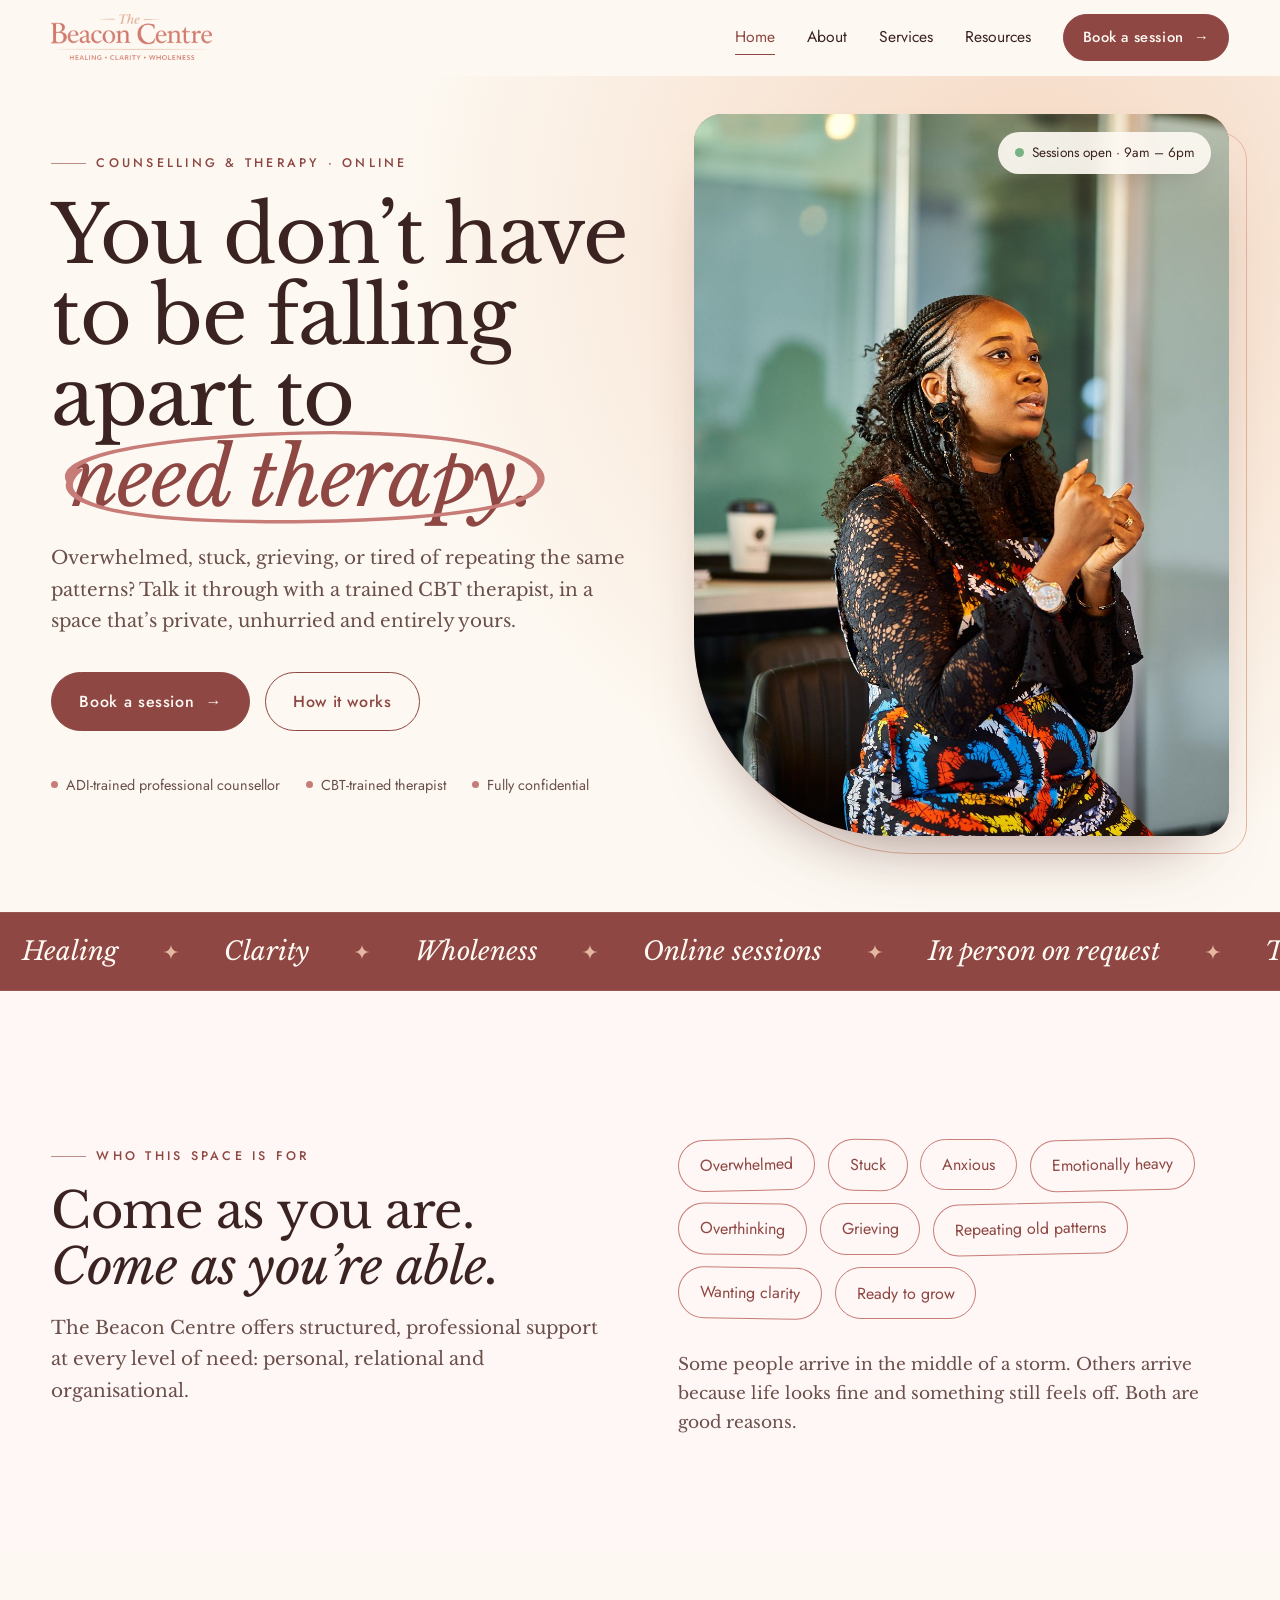
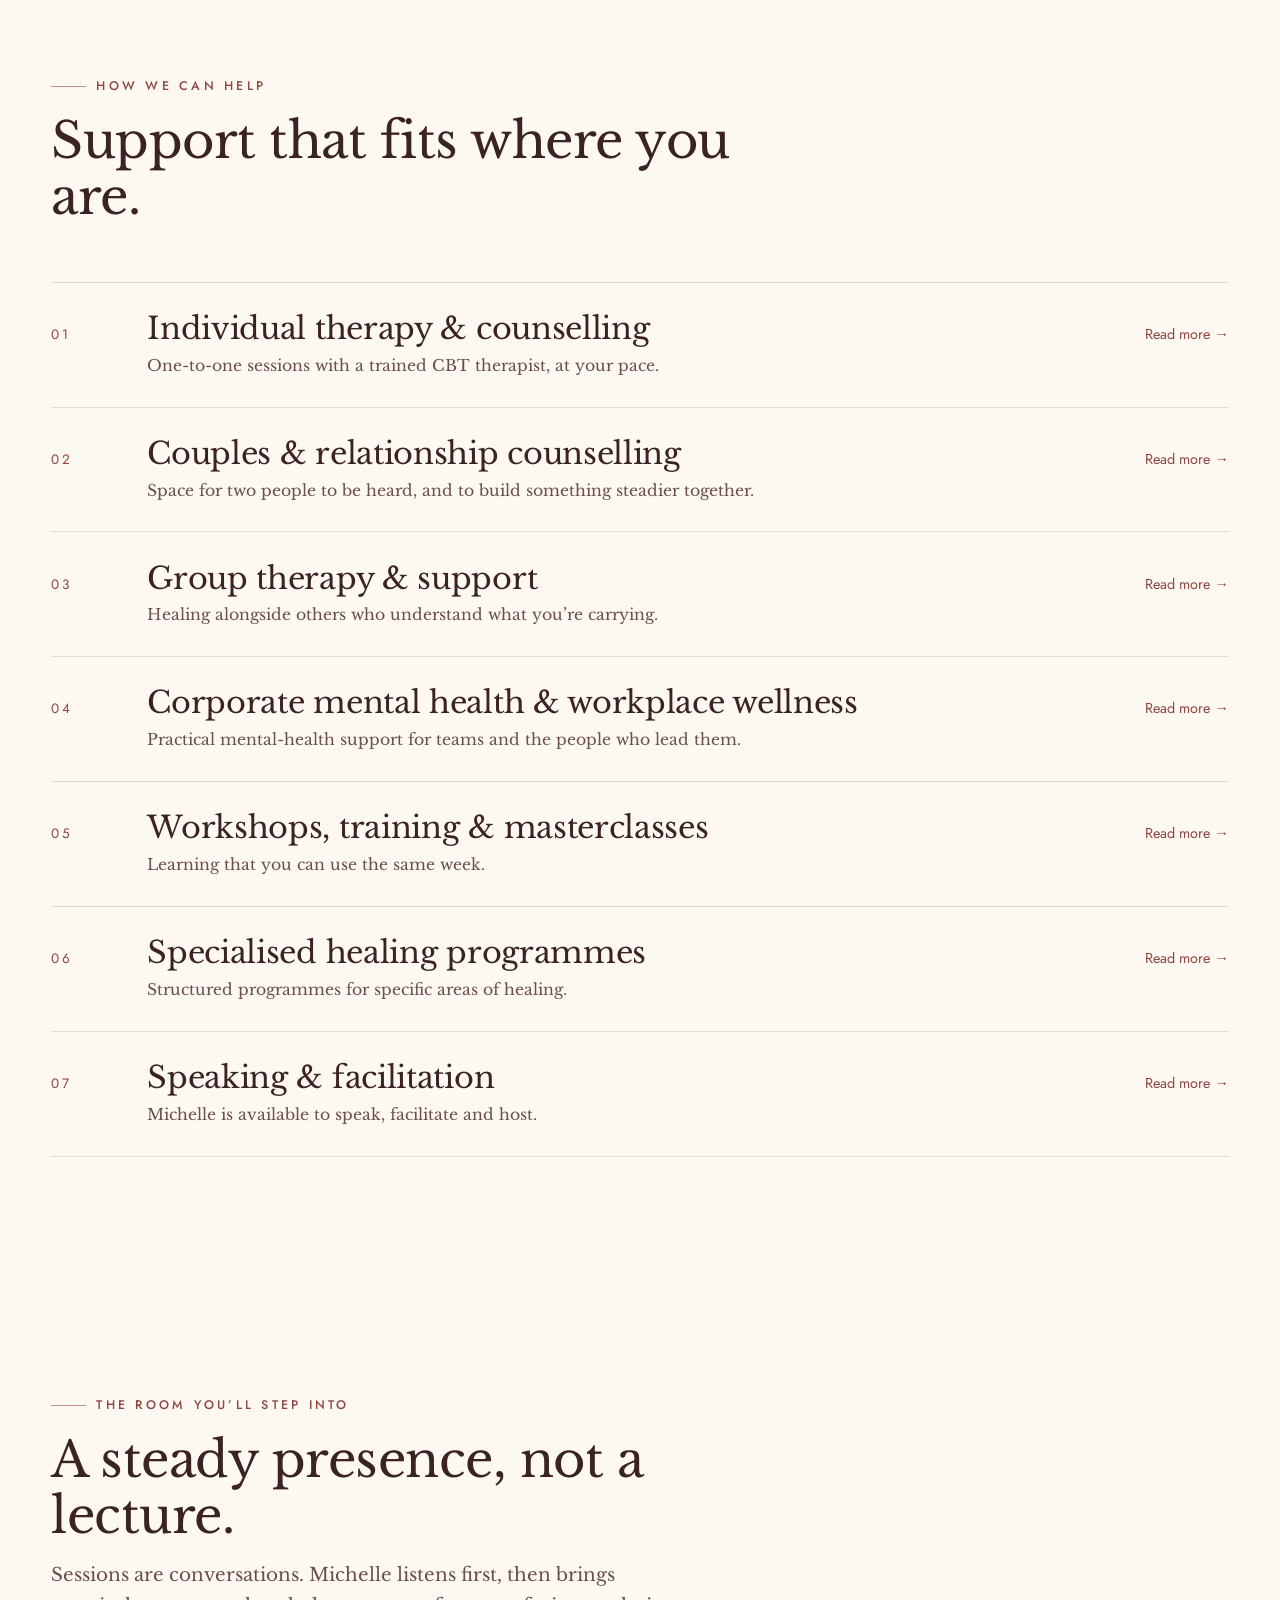
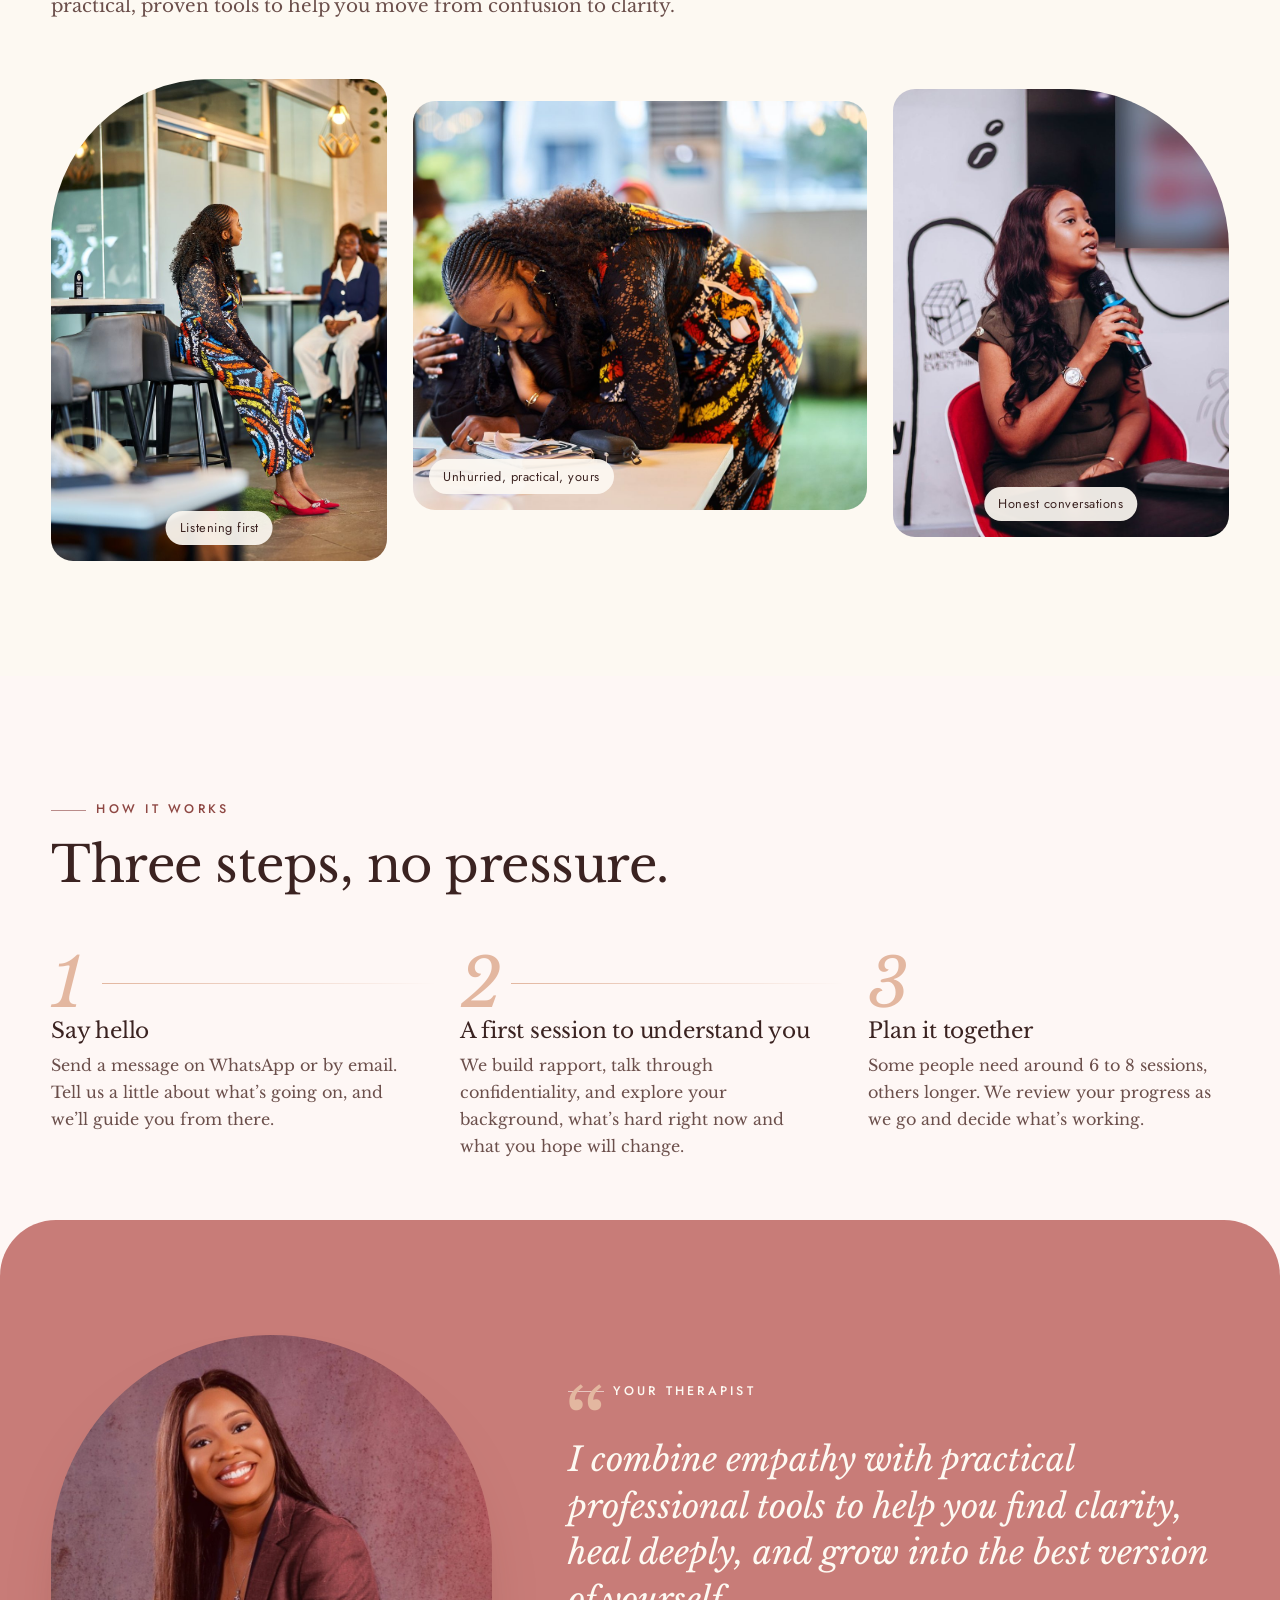
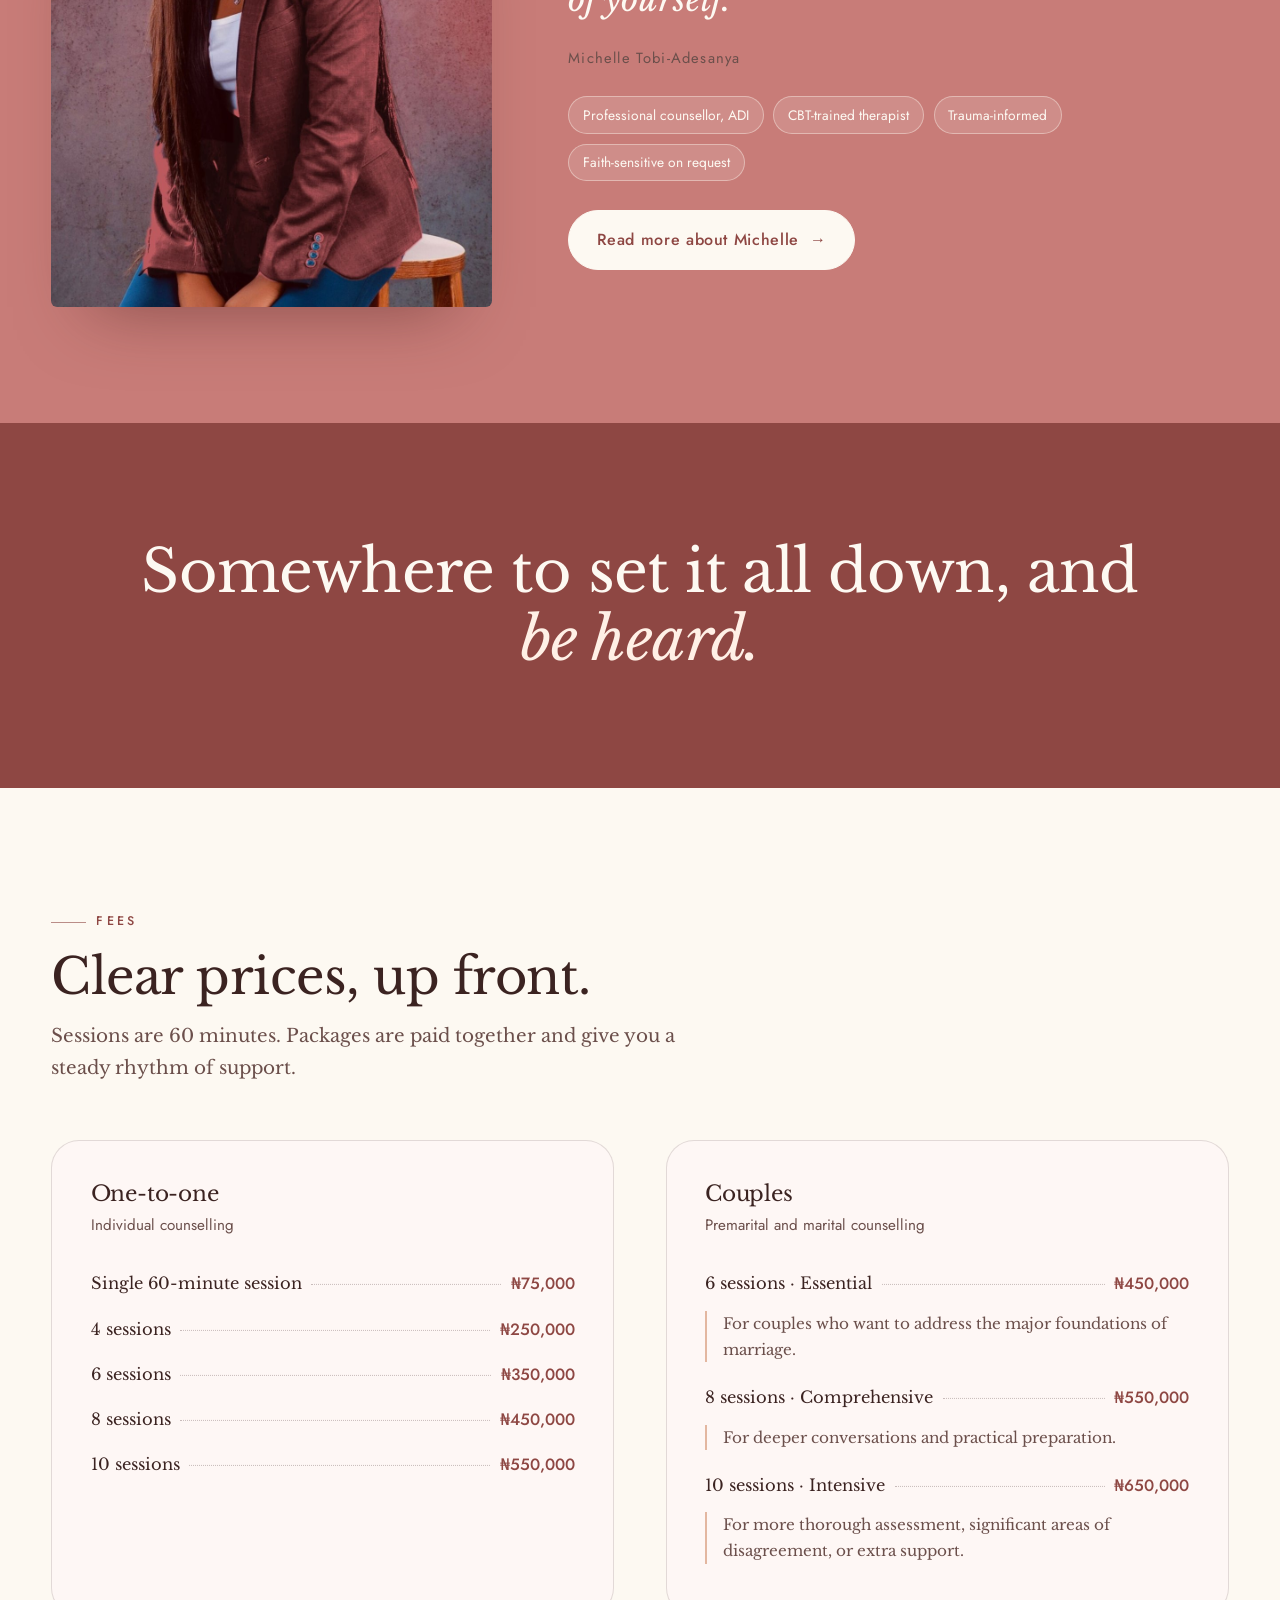
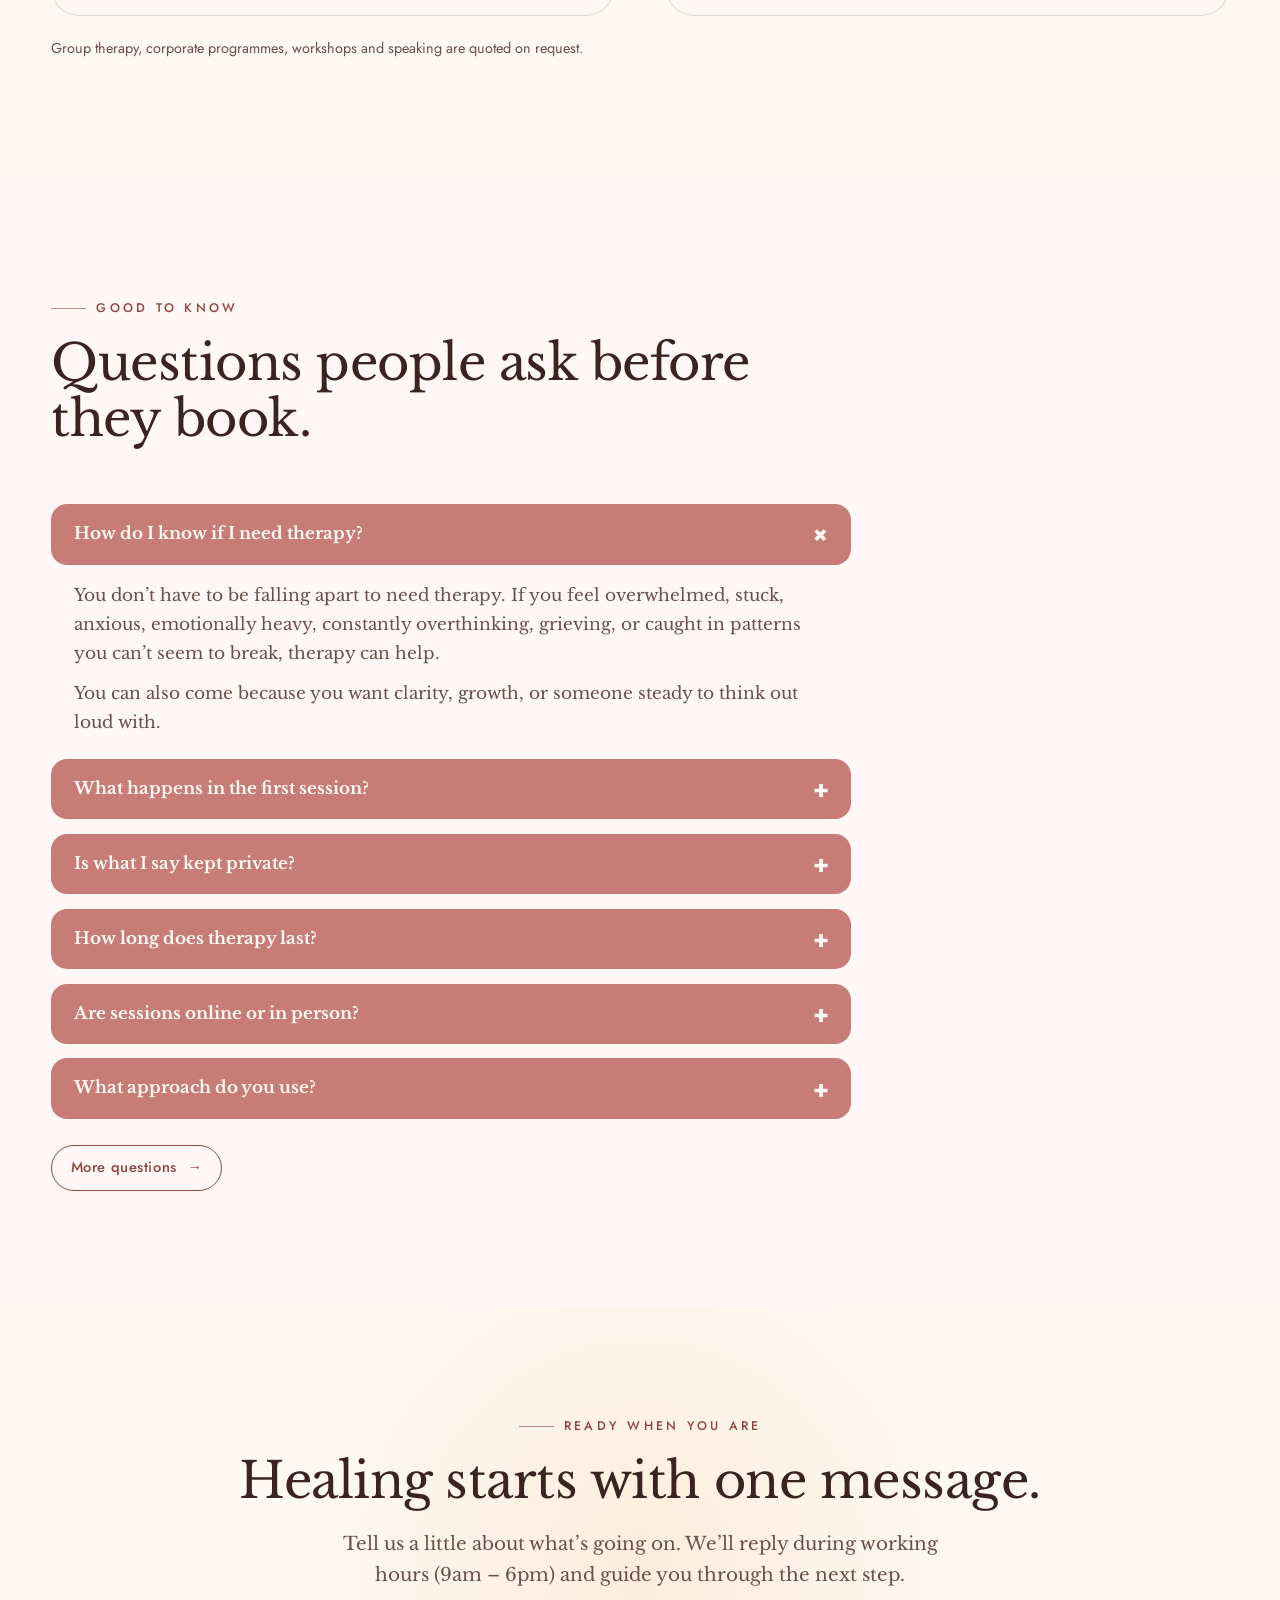
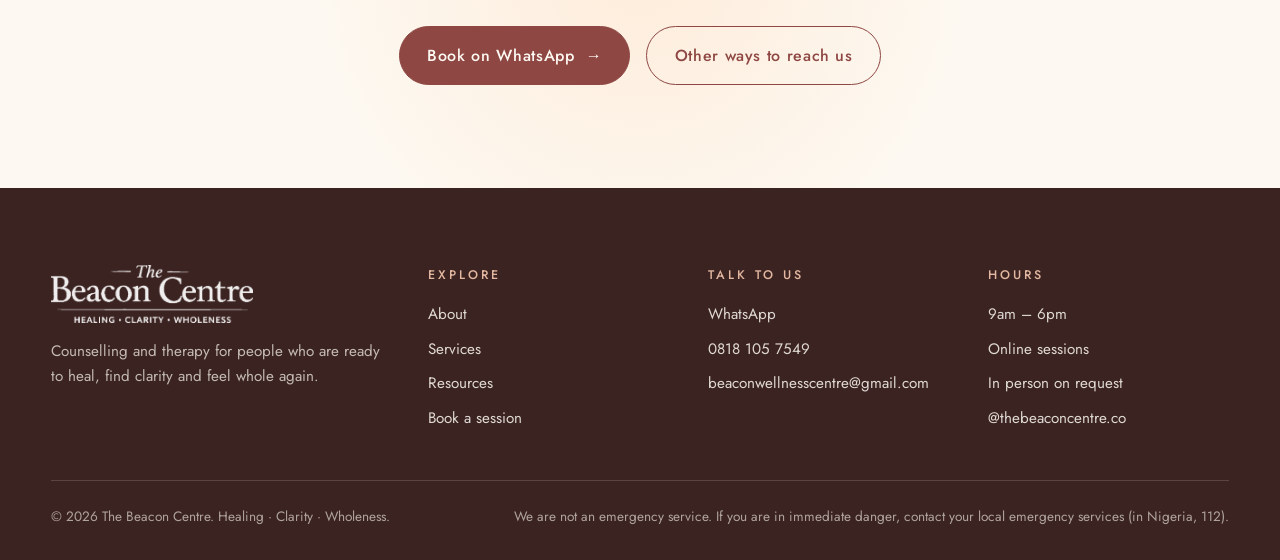
==== index.html @ 0b1f54a7 "Add The Beacon Centre website (5 pages) Co-Authored-By: Claude Sonnet 5.5 <noreply@anthropic.com> Cl" ====
<!doctype html>
<html lang="en-GB">
<head>
<meta charset="utf-8">
<meta name="viewport" content="width=device-width,initial-scale=1">
<title>The Beacon Centre | Counselling & Therapy</title>
<meta name="description" content="Online counselling and therapy with CBT-trained therapist Michelle Tobi-Adesanya. Healing, clarity and wholeness, at your pace.">
<meta name="theme-color" content="#C87C78">
<meta property="og:title" content="The Beacon Centre | Counselling & Therapy">
<meta property="og:description" content="Online counselling and therapy with CBT-trained therapist Michelle Tobi-Adesanya. Healing, clarity and wholeness, at your pace.">
<meta property="og:type" content="website">
<link rel="canonical" href="https://beaconcentreglobal.com/">
<link rel="preconnect" href="https://fonts.googleapis.com">
<link rel="preconnect" href="https://fonts.gstatic.com" crossorigin>
<link href="https://fonts.googleapis.com/css2?family=Jost:wght@400;500&family=Libre+Baskerville:ital,wght@0,400;0,700;1,400&display=swap" rel="stylesheet">
<link rel="stylesheet" href="assets/css/style.css">
<script>document.documentElement.classList.add("js")</script>
</head>
<body>
<svg width="0" height="0" style="position:absolute" aria-hidden="true"><symbol id="sp" viewBox="0 0 24 24"><path fill="currentColor" d="M12 0c0 7 5 12 12 12-7 0-12 5-12 12 0-7-5-12-12-12 7 0 12-5 12-12z"/></symbol></svg>
<a class="skip" href="#main">Skip to content</a>
<header class="site-head">
  <div class="wrap head-in">
    <a class="brand" href="index.html" aria-label="The Beacon Centre, home"><img src="assets/img/wordmark.png" alt="The Beacon Centre" width="170" height="52"></a>
    <button class="menu-btn" aria-expanded="false" aria-controls="nav">Menu</button>
    <nav class="nav" id="nav" aria-label="Main">
      <a href="index.html" aria-current="page">Home</a><a href="about.html">About</a><a href="services.html">Services</a><a href="resources.html">Resources</a>
      <a class="btn sm" href="book.html">Book a session <span class="arr" aria-hidden="true">→</span></a>
    </nav>
  </div>
</header>
<main id="main">

<section class="hero stage">
  <div class="wrap hero-grid">
    <div class="stage-copy">
      <span class="eyebrow rv">Counselling &amp; therapy · online</span>
      <h1 class="rv d1">You don’t have to be falling apart to <span class="ring">need therapy.<svg viewBox="0 0 220 90" preserveAspectRatio="none" aria-hidden="true"><path pathLength="1" d="M14 48C6 16 92 4 132 6c60 2 84 26 76 48-8 26-86 32-136 28C26 78 4 62 18 38"/></svg></span></h1>
      <p class="lede rv d2">Overwhelmed, stuck, grieving, or tired of repeating the same patterns? Talk it through with a trained CBT therapist, in a space that’s private, unhurried and entirely yours.</p>
      <div class="cta-row rv d3">
        <a class="btn" href="https://wa.me/2348181057549?text=Hello%2C%20I%27d%20like%20to%20book%20a%20session." target="_blank" rel="noopener">Book a session <span class="arr" aria-hidden="true">→</span></a>
        <a class="btn ghost" href="#how">How it works</a>
      </div>
      <div class="trust rv d3">
        <span>ADI-trained professional counsellor</span><span>CBT-trained therapist</span><span>Fully confidential</span>
      </div>
    </div>
    <figure class="frame rv d2">
      <div class="ph"><img src="assets/img/michelle-hero.jpg" alt="Michelle Tobi-Adesanya, counsellor and CBT therapist" width="1100" height="1375" fetchpriority="high"></div>
      <span class="chip"><i></i>Sessions open · 9am – 6pm</span>
    </figure>
  </div>
</section>
<div class="marquee" aria-hidden="true"><div class="marquee-track"><span>Healing<svg aria-hidden="true"><use href="#sp"/></svg></span><span>Clarity<svg aria-hidden="true"><use href="#sp"/></svg></span><span>Wholeness<svg aria-hidden="true"><use href="#sp"/></svg></span><span>Online sessions<svg aria-hidden="true"><use href="#sp"/></svg></span><span>In person on request<svg aria-hidden="true"><use href="#sp"/></svg></span><span>Trauma-informed<svg aria-hidden="true"><use href="#sp"/></svg></span><span>CBT-based<svg aria-hidden="true"><use href="#sp"/></svg></span><span>Fully confidential<svg aria-hidden="true"><use href="#sp"/></svg></span><span>Healing<svg aria-hidden="true"><use href="#sp"/></svg></span><span>Clarity<svg aria-hidden="true"><use href="#sp"/></svg></span><span>Wholeness<svg aria-hidden="true"><use href="#sp"/></svg></span><span>Online sessions<svg aria-hidden="true"><use href="#sp"/></svg></span><span>In person on request<svg aria-hidden="true"><use href="#sp"/></svg></span><span>Trauma-informed<svg aria-hidden="true"><use href="#sp"/></svg></span><span>CBT-based<svg aria-hidden="true"><use href="#sp"/></svg></span><span>Fully confidential<svg aria-hidden="true"><use href="#sp"/></svg></span><span>Healing<svg aria-hidden="true"><use href="#sp"/></svg></span><span>Clarity<svg aria-hidden="true"><use href="#sp"/></svg></span><span>Wholeness<svg aria-hidden="true"><use href="#sp"/></svg></span><span>Online sessions<svg aria-hidden="true"><use href="#sp"/></svg></span><span>In person on request<svg aria-hidden="true"><use href="#sp"/></svg></span><span>Trauma-informed<svg aria-hidden="true"><use href="#sp"/></svg></span><span>CBT-based<svg aria-hidden="true"><use href="#sp"/></svg></span><span>Fully confidential<svg aria-hidden="true"><use href="#sp"/></svg></span><span>Healing<svg aria-hidden="true"><use href="#sp"/></svg></span><span>Clarity<svg aria-hidden="true"><use href="#sp"/></svg></span><span>Wholeness<svg aria-hidden="true"><use href="#sp"/></svg></span><span>Online sessions<svg aria-hidden="true"><use href="#sp"/></svg></span><span>In person on request<svg aria-hidden="true"><use href="#sp"/></svg></span><span>Trauma-informed<svg aria-hidden="true"><use href="#sp"/></svg></span><span>CBT-based<svg aria-hidden="true"><use href="#sp"/></svg></span><span>Fully confidential<svg aria-hidden="true"><use href="#sp"/></svg></span></div></div>

<section class="sec blush curve-top">
  <div class="wrap split">
    <div>
      <span class="eyebrow rv">Who this space is for</span>
      <h2 class="rv" style="margin-top:1rem">Come as you are. <em>Come as you’re able.</em></h2>
      <p class="lede rv">The Beacon Centre offers structured, professional support at every level of need: personal, relational and organisational.</p>
    </div>
    <div>
      <div class="pills rv" aria-label="Reasons people come to therapy">
        <span class="pill">Overwhelmed</span><span class="pill">Stuck</span><span class="pill">Anxious</span>
        <span class="pill">Emotionally heavy</span><span class="pill">Overthinking</span><span class="pill">Grieving</span>
        <span class="pill">Repeating old patterns</span><span class="pill">Wanting clarity</span><span class="pill">Ready to grow</span>
      </div>
      <p class="muted rv">Some people arrive in the middle of a storm. Others arrive because life looks fine and something still feels off. Both are good reasons.</p>
    </div>
  </div>
</section>

<section class="sec" id="services">
  <div class="wrap">
    <div class="sec-head">
      <span class="eyebrow rv">How we can help</span>
      <h2 class="rv">Support that fits where you are.</h2>
    </div>
    <div class="svc-list">
<a class="svc rv" href="services.html#individual"><span class="n">01</span><div><h3>Individual therapy & counselling</h3><p>One-to-one sessions with a trained CBT therapist, at your pace.</p></div><span class="go">Read more →</span></a>
<a class="svc rv" href="services.html#couples"><span class="n">02</span><div><h3>Couples & relationship counselling</h3><p>Space for two people to be heard, and to build something steadier together.</p></div><span class="go">Read more →</span></a>
<a class="svc rv" href="services.html#groups"><span class="n">03</span><div><h3>Group therapy & support</h3><p>Healing alongside others who understand what you’re carrying.</p></div><span class="go">Read more →</span></a>
<a class="svc rv" href="services.html#corporate"><span class="n">04</span><div><h3>Corporate mental health & workplace wellness</h3><p>Practical mental-health support for teams and the people who lead them.</p></div><span class="go">Read more →</span></a>
<a class="svc rv" href="services.html#workshops"><span class="n">05</span><div><h3>Workshops, training & masterclasses</h3><p>Learning that you can use the same week.</p></div><span class="go">Read more →</span></a>
<a class="svc rv" href="services.html#programmes"><span class="n">06</span><div><h3>Specialised healing programmes</h3><p>Structured programmes for specific areas of healing.</p></div><span class="go">Read more →</span></a>
<a class="svc rv" href="services.html#speaking"><span class="n">07</span><div><h3>Speaking & facilitation</h3><p>Michelle is available to speak, facilitate and host.</p></div><span class="go">Read more →</span></a>

    </div>
  </div>
</section>

<section class="sec">
  <div class="wrap">
    <div class="sec-head">
      <span class="eyebrow rv">The room you’ll step into</span>
      <h2 class="rv">A steady presence, not a lecture.</h2>
      <p class="lede rv">Sessions are conversations. Michelle listens first, then brings practical, proven tools to help you move from confusion to clarity.</p>
    </div>
    <div class="mosaic">
  <figure class="m1 rv"><img src="assets/img/michelle-listening.jpg" alt="Michelle seated at a café table, looking on attentively" loading="lazy"><figcaption>Listening first</figcaption></figure>
  <figure class="m2 rv d1"><img src="assets/img/michelle-writing.jpg" alt="Michelle leaning in over a table, writing" loading="lazy"><figcaption>Unhurried, practical, yours</figcaption></figure>
  <figure class="m3 rv d2"><img src="assets/img/michelle-speaking.jpg" alt="Michelle speaking at an event with a microphone" loading="lazy"><figcaption>Honest conversations</figcaption></figure>
</div>
  </div>
</section>

<section class="sec blush" id="how">
  <div class="wrap">
    <div class="sec-head">
      <span class="eyebrow rv">How it works</span>
      <h2 class="rv">Three steps, no pressure.</h2>
    </div>
    <div class="steps">
      <div class="step rv"><h3>Say hello</h3><p>Send a message on WhatsApp or by email. Tell us a little about what’s going on, and we’ll guide you from there.</p></div>
      <div class="step rv d1"><h3>A first session to understand you</h3><p>We build rapport, talk through confidentiality, and explore your background, what’s hard right now and what you hope will change.</p></div>
      <div class="step rv d2"><h3>Plan it together</h3><p>Some people need around 6 to 8 sessions, others longer. We review your progress as we go and decide what’s working.</p></div>
    </div>
  </div>
</section>

<section class="sec rose-bg curve-top">
  <div class="wrap profile">
    <div class="bio-photo arch-top rv"><div class="ph"><img src="assets/img/michelle-portrait.jpg" alt="Michelle Tobi-Adesanya, counsellor and CBT-trained therapist" loading="lazy"></div></div>
    <div>
      <span class="eyebrow rv">Your therapist</span>
      <p class="quote rv">I combine empathy with practical professional tools to help you find clarity, heal deeply, and grow into the best version of yourself.</p>
      <p class="cite rv">Michelle Tobi-Adesanya</p>
      <div class="creds rv"><span>Professional counsellor, ADI</span><span>CBT-trained therapist</span><span>Trauma-informed</span><span>Faith-sensitive on request</span></div>
      <p class="rv" style="margin-top:1.8rem"><a class="btn light" href="about.html">Read more about Michelle <span class="arr" aria-hidden="true">→</span></a></p>
    </div>
  </div>
</section>

<section class="statement">
  <svg class="spark lg a" aria-hidden="true"><use href="#sp"/></svg><svg class="spark b" aria-hidden="true"><use href="#sp"/></svg>
  <div class="wrap"><p class="rv">Somewhere to set it all down, and <em>be heard.</em></p></div>
</section>

<section class="sec">
  <div class="wrap">
    <div class="sec-head">
      <span class="eyebrow rv">Fees</span>
      <h2 class="rv">Clear prices, up front.</h2>
      <p class="lede rv">Sessions are 60 minutes. Packages are paid together and give you a steady rhythm of support.</p>
    </div>
    <div class="ledger">
      <div class="card rv"><h3>One-to-one</h3><p class="sub">Individual counselling</p>
        <div class="row"><span>Single 60-minute session</span><b>₦75,000</b></div>
        <div class="row"><span>4 sessions</span><b>₦250,000</b></div>
        <div class="row"><span>6 sessions</span><b>₦350,000</b></div>
        <div class="row"><span>8 sessions</span><b>₦450,000</b></div>
        <div class="row"><span>10 sessions</span><b>₦550,000</b></div></div>
      <div class="card rv d1"><h3>Couples</h3><p class="sub">Premarital and marital counselling</p>
        <div class="row"><span>6 sessions · Essential</span><b>₦450,000</b></div>
        <p class="note">For couples who want to address the major foundations of marriage.</p>
        <div class="row"><span>8 sessions · Comprehensive</span><b>₦550,000</b></div>
        <p class="note">For deeper conversations and practical preparation.</p>
        <div class="row"><span>10 sessions · Intensive</span><b>₦650,000</b></div>
        <p class="note">For more thorough assessment, significant areas of disagreement, or extra support.</p></div>
    </div>
    <p class="fine rv">Group therapy, corporate programmes, workshops and speaking are quoted on request.</p>
  </div>
</section>

<section class="sec blush">
  <div class="wrap">
    <div class="sec-head"><span class="eyebrow rv">Good to know</span><h2 class="rv">Questions people ask before they book.</h2></div>
    <div class="faq"><details class="rv" open><summary>How do I know if I need therapy?</summary><div class="ans"><p>You don’t have to be falling apart to need therapy. If you feel overwhelmed, stuck, anxious, emotionally heavy, constantly overthinking, grieving, or caught in patterns you can’t seem to break, therapy can help.</p><p>You can also come because you want clarity, growth, or someone steady to think out loud with.</p></div></details><details class="rv" ><summary>What happens in the first session?</summary><div class="ans"><p>The first session is about understanding you. We build rapport, talk through confidentiality, explore your background and the challenges you’re facing now, and what you hope will change.</p></div></details><details class="rv" ><summary>Is what I say kept private?</summary><div class="ans"><p>Yes. Everything shared in session is confidential and handled professionally. The only exceptions are rare legal or safety situations, and those will always be explained to you clearly.</p></div></details><details class="rv" ><summary>How long does therapy last?</summary><div class="ans"><p>There’s no one-size-fits-all timeline. Some people come for short-term work (around 6 to 8 sessions). Others stay longer, depending on their goals. We review your progress together and decide what works best for you.</p></div></details><details class="rv" ><summary>Are sessions online or in person?</summary><div class="ans"><p>Sessions are held online by Zoom, Google Meet or WhatsApp video, whichever is easiest for you. In-person sessions are available on request. Online therapy is just as structured and intentional as meeting face to face, and we welcome clients outside Nigeria too.</p></div></details><details class="rv" ><summary>What approach do you use?</summary><div class="ans"><ul><li>Trauma-informed</li><li>CBT-based (Cognitive Behavioural Therapy)</li><li>Faith-integrated, when appropriate and requested</li></ul></div></details></div>
    <p class="rv" style="margin-top:1.6rem"><a href="book.html#faq" class="btn ghost sm">More questions <span class="arr" aria-hidden="true">→</span></a></p>
  </div>
</section>

<section class="band">
  <div class="wrap">
    <span class="eyebrow rv">Ready when you are</span>
    <h2 class="rv">Healing starts with one message.</h2>
    <p class="lede rv">Tell us a little about what’s going on. We’ll reply during working hours (9am – 6pm) and guide you through the next step.</p>
    <div class="cta-row rv"><a class="btn" href="https://wa.me/2348181057549?text=Hello%2C%20I%27d%20like%20to%20book%20a%20session." target="_blank" rel="noopener">Book on WhatsApp <span class="arr" aria-hidden="true">→</span></a><a class="btn ghost" href="book.html">Other ways to reach us</a></div>
  </div>
</section>
</main>
<div class="quick"><a class="btn" href="https://wa.me/2348181057549?text=Hello%2C%20I%27d%20like%20to%20book%20a%20session." target="_blank" rel="noopener">Book on WhatsApp <span class="arr" aria-hidden="true">→</span></a></div>
<footer class="site-foot">
  <div class="wrap">
    <div class="foot-grid">
      <div class="foot-brand">
        <img src="assets/img/wordmark.png" alt="The Beacon Centre">
        <p>Counselling and therapy for people who are ready to heal, find clarity and feel whole again.</p>
      </div>
      <div><h5>Explore</h5><ul>
        <li><a href="about.html">About</a></li><li><a href="services.html">Services</a></li>
        <li><a href="resources.html">Resources</a></li><li><a href="book.html">Book a session</a></li></ul></div>
      <div><h5>Talk to us</h5><ul>
        <li><a href="https://wa.me/2348181057549?text=Hello%2C%20I%27d%20like%20to%20book%20a%20session." target="_blank" rel="noopener">WhatsApp</a></li>
        <li><a href="tel:+2348181057549">0818 105 7549</a></li>
        <li><a href="mailto:beaconwellnesscentre@gmail.com">beaconwellnesscentre@gmail.com</a></li></ul></div>
      <div><h5>Hours</h5><ul>
        <li>9am – 6pm</li><li>Online sessions</li><li>In person on request</li>
        <li><a href="https://www.instagram.com/thebeaconcentre.co" target="_blank" rel="noopener">@thebeaconcentre.co</a></li></ul></div>
    </div>
    <div class="legal">
      <span>© <span id="yr">2026</span> The Beacon Centre. Healing · Clarity · Wholeness.</span>
      <span>We are not an emergency service. If you are in immediate danger, contact your local emergency services (in Nigeria, 112).</span>
    </div>
  </div>
</footer>
<script src="assets/js/main.js" defer></script>
</body>
</html>
---- assets/css/style.css ----
/* The Beacon Centre — site styles
   Palette sampled from the brand welcome pack. Deep tones are shades of the brand rose. */
:root{
  --rose:#C87C78; --coral:#D47E74; --blush:#FEF7F5; --cream:#FDF9F2;
  --gold:#E3B7A0; --rose-deep:#8E4743; --ink:#3B2321; --ink-soft:#6B4F4B;
  --line:rgba(59,35,33,.14);
  --serif:"Libre Baskerville","Baskerville","Georgia",serif;
  --sans:"Jost","Glacial Indifference","Helvetica Neue",Arial,sans-serif;
  --ease:cubic-bezier(.2,.7,.2,1);
  --wrap:1180px;
}
*{box-sizing:border-box;margin:0;padding:0}
html{scroll-behavior:smooth;-webkit-text-size-adjust:100%}
body{background:var(--cream);color:var(--ink);font-family:var(--serif);font-size:17px;line-height:1.7;overflow-x:hidden}
img{max-width:100%;display:block}
a{color:inherit}
.wrap{width:min(var(--wrap),92vw);margin-inline:auto}
.skip{position:absolute;left:-999px;top:0;background:var(--ink);color:var(--cream);padding:.6rem 1rem;z-index:99}
.skip:focus{left:1rem;top:1rem}
:focus-visible{outline:2px solid var(--rose-deep);outline-offset:3px;border-radius:4px}

/* type */
h1,h2,h3{font-weight:400;line-height:1.12;letter-spacing:-.01em}
h1{font-size:clamp(2.5rem,6.2vw,5.1rem)}
h2{font-size:clamp(1.9rem,4vw,3.1rem)}
h3{font-size:1.35rem;line-height:1.25}
em{font-style:italic}
.eyebrow{font-family:var(--sans);font-size:.78rem;letter-spacing:.26em;text-transform:uppercase;color:var(--rose-deep);display:inline-flex;align-items:center;gap:.8em;font-weight:500}
.eyebrow::before{content:"";width:2.2rem;height:1px;background:currentColor;opacity:.6}
.lede{font-size:1.15rem;color:var(--ink-soft);max-width:34em}
.sans{font-family:var(--sans)}
.muted{color:var(--ink-soft)}

/* buttons */
.btn{display:inline-flex;align-items:center;gap:.7em;font-family:var(--sans);font-weight:500;font-size:1rem;letter-spacing:.04em;text-decoration:none;padding:.95em 1.7em;border-radius:999px;border:1.5px solid var(--rose-deep);background:var(--rose-deep);color:var(--cream);transition:transform .35s var(--ease),background .3s,color .3s,box-shadow .35s;cursor:pointer}
.btn:hover{background:var(--ink);border-color:var(--ink);transform:translateY(-2px);box-shadow:0 14px 28px -14px rgba(59,35,33,.55)}
.btn .arr{transition:transform .35s var(--ease)}
.btn:hover .arr{transform:translateX(4px)}
.btn.ghost{background:transparent;color:var(--rose-deep)}
.btn.ghost:hover{background:var(--rose-deep);color:var(--cream);border-color:var(--rose-deep)}
.btn.light{background:var(--cream);color:var(--rose-deep);border-color:var(--cream)}
.btn.light:hover{background:var(--ink);color:var(--cream);border-color:var(--ink)}
.btn.sm{padding:.65em 1.25em;font-size:.92rem}

/* header */
.site-head{position:sticky;top:0;z-index:50;background:rgba(253,249,242,.86);backdrop-filter:blur(14px);-webkit-backdrop-filter:blur(14px);border-bottom:1px solid transparent;transition:border-color .3s}
.site-head.scrolled{border-color:var(--line)}
.head-in{display:flex;align-items:center;justify-content:space-between;gap:2rem;padding:.9rem 0}
.brand img{height:46px;width:auto;mix-blend-mode:multiply}
.nav{display:flex;align-items:center;gap:2rem;font-family:var(--sans);font-size:.98rem}
.nav a{text-decoration:none;position:relative;padding:.3em 0}
.nav a:not(.btn)::after{content:"";position:absolute;left:0;right:100%;bottom:0;height:1px;background:var(--rose-deep);transition:right .35s var(--ease)}
.nav a:not(.btn):hover::after,.nav a[aria-current="page"]::after{right:0}
.nav a[aria-current="page"]{color:var(--rose-deep)}
.menu-btn{display:none;background:none;border:0;font-family:var(--sans);font-size:.95rem;letter-spacing:.1em;text-transform:uppercase;color:var(--ink);cursor:pointer;padding:.5rem}

/* hero */
.hero{position:relative;padding:clamp(2.5rem,6vw,5rem) 0 clamp(4rem,8vw,7rem);overflow:hidden;isolation:isolate}
.hero::before{content:"";position:absolute;inset:-20%;z-index:-1;background:radial-gradient(circle at var(--mx,72%) var(--my,28%),rgba(240,196,166,.65),rgba(240,196,166,0) 42%);transition:background-position .2s}
.hero-grid{display:grid;grid-template-columns:1.15fr .85fr;gap:clamp(2rem,5vw,5rem);align-items:center}
.hero h1{margin:1.2rem 0 1.6rem}
.hero .lede{margin-bottom:2.2rem}
.cta-row{display:flex;flex-wrap:wrap;gap:1rem;align-items:center}
.ring{position:relative;display:inline-block;white-space:nowrap;font-style:italic;color:var(--rose-deep)}
.ring svg{position:absolute;left:-6%;top:-14%;width:112%;height:128%;overflow:visible;pointer-events:none}
.ring path{fill:none;stroke:var(--rose);stroke-width:3;stroke-linecap:round;stroke-dasharray:1;stroke-dashoffset:1;animation:draw 1.5s .5s var(--ease) forwards}
@keyframes draw{to{stroke-dashoffset:0}}
.trust{display:flex;flex-wrap:wrap;gap:.6rem 1.6rem;margin-top:2.6rem;font-family:var(--sans);font-size:.9rem;color:var(--ink-soft)}
.trust span{display:inline-flex;align-items:center;gap:.55em}
.trust span::before{content:"";width:.45rem;height:.45rem;border-radius:50%;background:var(--rose)}

.arch{position:relative;max-width:440px;margin-inline:auto;width:100%}
.arch::before{content:"";position:absolute;inset:-16px -16px 0 16px;border:1.5px solid var(--gold);border-radius:999px 999px 0 0;transform:translate(0,0);transition:transform .8s var(--ease)}
.arch:hover::before{transform:translate(8px,-8px)}
.arch-in{position:relative;aspect-ratio:4/5.4;background:linear-gradient(180deg,var(--rose),var(--coral));border-radius:999px 999px 0 0;display:grid;place-items:center;overflow:hidden}
.arch-in::after{content:"";position:absolute;inset:0;background:radial-gradient(circle at 50% 10%,rgba(255,236,220,.55),transparent 55%)}
.arch-in img{width:88%;position:relative;z-index:1;animation:float 8s ease-in-out infinite}
.arch-in img.portrait{width:100%;height:100%;object-fit:cover;animation:none}
@keyframes float{50%{transform:translateY(-8px)}}
.arch .tag{position:absolute;left:-1.2rem;bottom:2.4rem;z-index:3;background:var(--cream);border-radius:999px;padding:.75em 1.3em;font-family:var(--sans);font-size:.88rem;box-shadow:0 18px 30px -18px rgba(59,35,33,.5);display:flex;gap:.6em;align-items:center}
.tag i{width:.55rem;height:.55rem;border-radius:50%;background:#7FB77E;box-shadow:0 0 0 4px rgba(127,183,126,.25)}

/* sections */
section{position:relative}
.sec{padding:clamp(4rem,9vw,8rem) 0}
.sec-head{max-width:46rem;margin-bottom:clamp(2rem,5vw,3.6rem)}
.sec-head h2{margin:1rem 0 1rem}
.blush{background:var(--blush)}
.rose-bg{background:var(--rose);color:var(--cream)}
.rose-bg .eyebrow{color:var(--cream)}
.rose-bg .lede,.rose-bg .muted{color:rgba(253,249,242,.88)}
.curve-top{border-radius:56px 56px 0 0;margin-top:-56px}

/* who is this for */
.pills{display:flex;flex-wrap:wrap;gap:.8rem;margin:2rem 0}
.pill{font-family:var(--sans);padding:.7em 1.3em;border-radius:999px;border:1.5px solid var(--rose);color:var(--rose-deep);background:transparent;font-size:1rem;transition:background .3s,color .3s,transform .4s var(--ease)}
.pill:nth-child(3n+1){transform:rotate(-1.2deg)}
.pill:nth-child(3n+2){transform:rotate(.9deg)}
.pill:hover{background:var(--rose);color:var(--cream);transform:rotate(0) translateY(-3px)}
.split{display:grid;grid-template-columns:1fr 1fr;gap:clamp(2rem,6vw,6rem);align-items:center}

/* service list (editorial) */
.svc-list{border-top:1px solid var(--line)}
.svc{display:grid;grid-template-columns:4.5rem 1fr auto;gap:1.5rem;align-items:baseline;padding:1.7rem 0;border-bottom:1px solid var(--line);text-decoration:none;position:relative;transition:padding .45s var(--ease)}
.svc::before{content:"";position:absolute;inset:0 -1.2rem;background:var(--blush);border-radius:18px;opacity:0;transform:scale(.98);transition:opacity .35s,transform .45s var(--ease);z-index:-1}
.svc:hover::before{opacity:1;transform:scale(1)}
.svc:hover{padding-left:.6rem}
.svc .n{font-family:var(--sans);font-size:.85rem;letter-spacing:.2em;color:var(--rose-deep)}
.svc h3{font-size:clamp(1.35rem,2.4vw,1.9rem)}
.svc p{color:var(--ink-soft);font-size:.98rem;margin-top:.3rem;max-width:40em}
.svc .go{font-family:var(--sans);color:var(--rose-deep);font-size:.9rem;white-space:nowrap}

/* steps */
.steps{display:grid;grid-template-columns:repeat(3,1fr);gap:clamp(1.5rem,4vw,3rem);counter-reset:s}
.step{position:relative;padding-top:4.2rem}
.step::before{counter-increment:s;content:counter(s);position:absolute;top:0;left:0;font-size:4.2rem;line-height:1;color:var(--gold);font-style:italic}
.step::after{content:"";position:absolute;top:2.1rem;left:3.2rem;right:-1.5rem;height:1px;background:linear-gradient(90deg,var(--gold),transparent)}
.step:last-child::after{display:none}
.step h3{margin-bottom:.5rem}
.step p{color:var(--ink-soft);font-size:1rem}

/* michelle */
.profile{display:grid;grid-template-columns:.8fr 1.2fr;gap:clamp(2rem,6vw,6rem);align-items:center}
.quote{font-size:clamp(1.4rem,2.6vw,2.1rem);line-height:1.4;font-style:italic;position:relative;padding-top:2.2rem}
.quote::before{content:"\201C";position:absolute;top:-1.2rem;left:-.3rem;font-size:6rem;line-height:1;color:var(--gold);font-style:normal}
.cite{font-family:var(--sans);margin-top:1.4rem;font-size:.92rem;letter-spacing:.08em;color:var(--ink-soft)}
.creds{display:flex;flex-wrap:wrap;gap:.6rem;margin-top:1.6rem}
.creds span{font-family:var(--sans);font-size:.86rem;padding:.45em 1em;border-radius:999px;background:var(--blush);border:1px solid var(--line)}
.rose-bg .creds span{background:rgba(253,249,242,.14);border-color:rgba(253,249,242,.4);color:var(--cream)}
.mono{aspect-ratio:4/5.2;background:linear-gradient(160deg,var(--rose),var(--coral));border-radius:999px 999px 24px 24px;display:grid;place-items:center;color:var(--cream);font-size:clamp(4rem,10vw,8rem);font-style:italic;position:relative;overflow:hidden}
.mono img{position:absolute;inset:0;width:100%;height:100%;object-fit:cover}

/* ledger / pricing */
.ledger{display:grid;grid-template-columns:1fr 1fr;gap:clamp(1.5rem,4vw,4rem)}
.card{background:var(--blush);border:1px solid var(--line);border-radius:28px;padding:clamp(1.6rem,3vw,2.6rem)}
.card h3{margin-bottom:.4rem}
.card .sub{font-family:var(--sans);color:var(--ink-soft);font-size:.95rem;margin-bottom:1.4rem}
.row{display:flex;align-items:baseline;gap:.6rem;padding:.55rem 0;font-size:1.02rem}
.row::after{content:"";order:2;flex:1;border-bottom:1.5px dotted rgba(59,35,33,.28);transform:translateY(-.25em)}
.row span:first-child{order:1}
.row b{order:3;font-weight:400;color:var(--rose-deep);font-family:var(--sans);font-weight:500}
.fine{font-family:var(--sans);font-size:.9rem;color:var(--ink-soft);margin-top:1.2rem}
.note{font-size:.95rem;color:var(--ink-soft);margin-top:.25rem;padding-left:1rem;border-left:2px solid var(--gold);margin-bottom:.8rem}

/* faq */
.faq{max-width:50rem}
.faq details{margin-bottom:.9rem}
.faq summary{list-style:none;cursor:pointer;display:flex;justify-content:space-between;align-items:center;gap:1rem;background:var(--rose);color:var(--cream);border-radius:16px;padding:1rem 1.4rem;font-weight:700;font-size:1.05rem;transition:background .3s}
.faq summary::-webkit-details-marker{display:none}
.faq summary:hover{background:var(--rose-deep)}
.faq summary::after{content:"+";font-family:var(--sans);font-size:1.5rem;line-height:1;transition:transform .35s var(--ease)}
.faq details[open] summary::after{transform:rotate(45deg)}
.faq .ans{padding:1.1rem 1.4rem .4rem;color:var(--ink-soft)}
.faq .ans p+p,.faq .ans ul{margin-top:.7rem}
.faq .ans ul{padding-left:1.2rem}

/* cta band */
.band{text-align:center;padding:clamp(4rem,8vw,7rem) 0;position:relative;overflow:hidden;isolation:isolate}
.band::before{content:"";position:absolute;left:50%;top:-30%;width:90vmin;height:90vmin;transform:translateX(-50%);background:radial-gradient(circle,rgba(255,224,196,.5),transparent 60%);z-index:-1}
.band h2{margin:1rem auto 1.2rem;max-width:18em}
.band .lede{margin:0 auto 2.2rem}
.band .cta-row{justify-content:center}

/* page hero (inner) */
.page-hero{padding:clamp(3rem,7vw,6rem) 0 clamp(2rem,4vw,3.5rem);position:relative;overflow:hidden;isolation:isolate}
.page-hero::before{content:"";position:absolute;right:-10%;top:-40%;width:60vmin;height:60vmin;background:radial-gradient(circle,rgba(240,196,166,.55),transparent 62%);z-index:-1}
.page-hero h1{font-size:clamp(2.3rem,5.4vw,4.2rem);margin:1rem 0 1.2rem;max-width:16em}

/* service detail blocks */
.svc-block{display:grid;grid-template-columns:.7fr 1.3fr;gap:clamp(1.5rem,5vw,5rem);padding:clamp(2.5rem,5vw,4.2rem) 0;border-top:1px solid var(--line)}
.svc-block:first-of-type{border-top:0}
.svc-block .num{font-family:var(--sans);letter-spacing:.2em;font-size:.85rem;color:var(--rose-deep)}
.svc-block h2{font-size:clamp(1.8rem,3.4vw,2.6rem);margin:.6rem 0 1rem}
.svc-block h4{font-family:var(--sans);font-size:.78rem;letter-spacing:.22em;text-transform:uppercase;color:var(--rose-deep);font-weight:500;margin:1.6rem 0 .6rem}
.svc-block ul{list-style:none;display:flex;flex-wrap:wrap;gap:.5rem}
.svc-block li{font-family:var(--sans);font-size:.95rem;padding:.4em 1em;border-radius:999px;background:var(--blush);border:1px solid var(--line)}
.svc-block .cta-row{margin-top:1.8rem}
.sticky{position:sticky;top:6rem;align-self:start}

/* forms */
.form{display:grid;gap:1.1rem}
.field label{display:block;font-family:var(--sans);font-size:.88rem;letter-spacing:.06em;margin-bottom:.4rem;color:var(--ink-soft)}
.field input,.field select,.field textarea{width:100%;font:inherit;font-size:1rem;padding:.9em 1.1em;border-radius:14px;border:1.5px solid var(--line);background:var(--cream);color:var(--ink);transition:border-color .25s,box-shadow .25s}
.field input:focus,.field select:focus,.field textarea:focus{outline:none;border-color:var(--rose);box-shadow:0 0 0 4px rgba(200,124,120,.2)}
.field textarea{min-height:7.5rem;resize:vertical}
.check{display:flex;gap:.7rem;align-items:flex-start;font-family:var(--sans);font-size:.92rem;color:var(--ink-soft)}
.check input{margin-top:.3rem;accent-color:var(--rose-deep)}
.wa-card{background:var(--rose);color:var(--cream);border-radius:32px;padding:clamp(1.8rem,4vw,3rem);position:relative;overflow:hidden}
.wa-card::after{content:"";position:absolute;right:-20%;top:-30%;width:70%;aspect-ratio:1;background:radial-gradient(circle,rgba(255,226,200,.45),transparent 62%)}
.wa-card h2{font-size:clamp(1.7rem,3.4vw,2.5rem);margin:.8rem 0 1rem;position:relative}
.wa-card p{position:relative;max-width:30em}
.wa-card .btn{position:relative;margin-top:1.6rem}
.info{display:grid;gap:1.2rem;margin-top:2rem}
.info div{display:grid;grid-template-columns:7rem 1fr;gap:1rem;padding-bottom:1.1rem;border-bottom:1px solid var(--line)}
.info dt{font-family:var(--sans);font-size:.78rem;letter-spacing:.22em;text-transform:uppercase;color:var(--rose-deep);padding-top:.35rem}
.contact-grid{display:grid;grid-template-columns:1fr 1fr;gap:clamp(2rem,6vw,6rem);align-items:start}

/* footer */
.site-foot{background:var(--ink);color:rgba(253,249,242,.85);padding:clamp(3rem,6vw,5rem) 0 2rem;font-family:var(--sans);font-size:.95rem}
.foot-grid{display:grid;grid-template-columns:1.4fr 1fr 1fr 1fr;gap:2.5rem}
.foot-brand img{height:58px;filter:brightness(0) invert(1) opacity(.92);margin-bottom:1rem}
.foot-brand p{max-width:22em;color:rgba(253,249,242,.7)}
.site-foot h5{font-weight:500;font-size:.78rem;letter-spacing:.24em;text-transform:uppercase;color:var(--gold);margin-bottom:1rem}
.site-foot ul{list-style:none;display:grid;gap:.55rem}
.site-foot a{text-decoration:none;transition:color .2s}
.site-foot a:hover{color:var(--gold)}
.legal{margin-top:3rem;padding-top:1.5rem;border-top:1px solid rgba(253,249,242,.16);display:flex;flex-wrap:wrap;justify-content:space-between;gap:1rem;font-size:.85rem;color:rgba(253,249,242,.6)}

/* mobile quick-book */
.quick{display:none}

/* reveal */
.js .rv{opacity:0;transform:translateY(24px);transition:opacity .9s var(--ease),transform .9s var(--ease)}
.js .rv.in{opacity:1;transform:none}
.rv.d1{transition-delay:.1s}.rv.d2{transition-delay:.2s}.rv.d3{transition-delay:.3s}
@media (prefers-reduced-motion:reduce){
  html{scroll-behavior:auto}
  .js .rv{opacity:1;transform:none;transition:none}
  .arch-in img,.ring path{animation:none}
  .ring path{stroke-dashoffset:0}
}

/* responsive */
@media (max-width:960px){
  .hero-grid,.split,.profile,.ledger,.contact-grid,.svc-block{grid-template-columns:1fr}
  .steps{grid-template-columns:1fr}
  .step::after{display:none}
  .arch{max-width:340px}
  .sticky{position:static}
  .foot-grid{grid-template-columns:1fr 1fr}
  .menu-btn{display:block}
  .nav{position:fixed;inset:0 0 auto 0;top:0;background:var(--cream);flex-direction:column;align-items:flex-start;gap:1.2rem;padding:5.5rem 6vw 2rem;transform:translateY(-105%);transition:transform .5s var(--ease);box-shadow:0 30px 40px -30px rgba(59,35,33,.4);font-size:1.3rem;z-index:-1}
  .nav.open{transform:none}
  .menu-btn{position:relative;z-index:2}
  .svc{grid-template-columns:2.6rem 1fr}
  .svc .go{display:none}
  .quick{display:flex;position:fixed;left:0;right:0;bottom:0;z-index:60;padding:.7rem 1rem calc(.7rem + env(safe-area-inset-bottom));background:rgba(253,249,242,.92);backdrop-filter:blur(12px);border-top:1px solid var(--line)}
  .quick .btn{width:100%;justify-content:center}
  body{padding-bottom:4.6rem}
}
@media (max-width:560px){
  body{font-size:16px}
  .foot-grid{grid-template-columns:1fr}
  .info div{grid-template-columns:1fr;gap:.2rem}
  .arch .tag{left:.5rem}
}

/* polish */
.ring{padding:0 .12em}
.ring svg{left:-3%;width:106%}
.split h2{margin-bottom:1.1rem}

/* ===== v2: photo-led stage, ticker, mosaic, sparkles ===== */
.stage{padding:clamp(1.5rem,3vw,2.5rem) 0 clamp(3rem,6vw,5rem)}
.stage .hero-grid{grid-template-columns:1.05fr .95fr;align-items:stretch;gap:clamp(1.5rem,4vw,4rem)}
.stage-copy{display:flex;flex-direction:column;justify-content:center;padding:clamp(1rem,3vw,2.5rem) 0}
.stage h1{font-size:clamp(2.7rem,6.2vw,5.6rem);line-height:1.02;letter-spacing:-.02em;margin:1.3rem 0 1.5rem}
.stage .cta-row{display:flex;gap:.9rem;flex-wrap:wrap}
.frame{position:relative;margin:0;min-height:clamp(420px,72vh,760px)}
.frame>.ph{position:absolute;inset:0;border-radius:28px 28px 28px 200px;overflow:hidden;background:var(--rose);box-shadow:0 40px 70px -40px rgba(80,36,32,.55)}
.frame>.ph img{width:100%;height:100%;object-fit:cover;object-position:50% 28%;transform:scale(1.06);transition:transform 1.4s var(--ease)}
.frame:hover>.ph img{transform:scale(1)}
.frame::before{content:"";position:absolute;inset:18px -18px -18px 18px;border:1.5px solid var(--gold);border-radius:28px 28px 28px 200px;z-index:-1}
.frame .chip{position:absolute;right:1.1rem;top:1.1rem;z-index:3;background:rgba(253,249,242,.92);backdrop-filter:blur(6px);border-radius:999px;padding:.7em 1.2em;font-family:var(--sans);font-size:.85rem;display:flex;gap:.6em;align-items:center;box-shadow:0 14px 28px -16px rgba(59,35,33,.5)}
.chip i{width:9px;height:9px;border-radius:50%;background:#79b383;box-shadow:0 0 0 4px rgba(121,179,131,.25);animation:pulse 2.4s ease-in-out infinite}
@keyframes pulse{50%{box-shadow:0 0 0 8px rgba(121,179,131,0)}}
.spin{position:absolute;left:-2.4rem;bottom:2.2rem;z-index:4;width:clamp(104px,11vw,138px);aspect-ratio:1;border-radius:50%;background:var(--rose-deep);color:var(--cream);display:grid;place-items:center;box-shadow:0 18px 36px -16px rgba(59,35,33,.6);transition:transform .5s var(--ease)}
.spin:hover{transform:scale(1.07)}
.spin svg{position:absolute;inset:0;width:100%;height:100%;animation:rot 22s linear infinite}
.spin text{fill:var(--cream);font-family:var(--sans);font-size:8.6px;letter-spacing:.14em;text-transform:uppercase}
.spin .arw{position:relative;font-size:1.7rem;line-height:1;transform:rotate(-45deg)}
@keyframes rot{to{transform:rotate(360deg)}}
.spark{position:absolute;width:26px;height:26px;color:var(--gold);z-index:5;animation:tw 3.2s ease-in-out infinite;pointer-events:none}
.spark.s1{left:-12px;top:14%}.spark.s2{right:-10px;top:46%;width:18px;height:18px;animation-delay:.8s}.spark.s3{right:16%;bottom:-14px;width:22px;height:22px;animation-delay:1.6s;color:var(--rose)}
.spark.lg{width:44px;height:44px}
@keyframes tw{0%,100%{transform:scale(.7) rotate(0);opacity:.55}50%{transform:scale(1.15) rotate(45deg);opacity:1}}

.marquee{background:var(--rose-deep);color:var(--cream);overflow:hidden;white-space:nowrap;padding:1.05rem 0;border-block:1px solid rgba(255,255,255,.08)}
.marquee-track{display:inline-flex;animation:slide 38s linear infinite}
.marquee:hover .marquee-track{animation-play-state:paused}
.marquee span{font-family:var(--serif);font-style:italic;font-size:clamp(1.15rem,2.2vw,1.6rem);padding:0 1.4rem;display:inline-flex;align-items:center;gap:2.8rem}
.marquee span svg{width:16px;height:16px;color:var(--gold);flex:none}
@keyframes slide{to{transform:translateX(-50%)}}

.mosaic{display:grid;grid-template-columns:1fr 1.35fr 1fr;gap:clamp(.8rem,2vw,1.6rem);align-items:end;margin-top:clamp(2rem,4vw,3.5rem)}
.mosaic figure{margin:0;position:relative;overflow:hidden;border-radius:22px;background:var(--blush)}
.mosaic img{width:100%;height:100%;object-fit:cover;transition:transform 1.2s var(--ease)}
.mosaic figure:hover img{transform:scale(1.05)}
.mosaic .m1{aspect-ratio:3/4.3;border-radius:999px 999px 22px 22px}
.mosaic .m2{aspect-ratio:4/3.6;margin-bottom:clamp(1rem,4vw,3.5rem)}
.mosaic .m3{aspect-ratio:3/4;border-radius:22px 22px 999px 999px;margin-bottom:clamp(.5rem,2vw,1.5rem)}
.mosaic figcaption{position:absolute;left:1rem;bottom:1rem;background:rgba(253,249,242,.92);border-radius:999px;padding:.5em 1.1em;font-family:var(--sans);font-size:.8rem;letter-spacing:.04em}
.m1 figcaption,.m3 figcaption{left:50%;transform:translateX(-50%);white-space:nowrap}

.statement{background:var(--rose);color:var(--cream);text-align:center;padding:clamp(4rem,9vw,8rem) 0;position:relative;overflow:hidden}
.statement p{font-family:var(--serif);font-size:clamp(1.9rem,4.6vw,3.8rem);line-height:1.15;max-width:18em;margin:0 auto;letter-spacing:-.01em}
.statement em{color:#fff0e6}
.statement .spark{color:#fff0e6}
.statement .spark.a{left:12%;top:22%}.statement .spark.b{right:14%;bottom:24%;animation-delay:1s}

.bio-photo{position:relative}
.bio-photo .ph{aspect-ratio:4/5.2;border-radius:28px;overflow:hidden;box-shadow:0 40px 70px -40px rgba(80,36,32,.55)}
.bio-photo .ph img{width:100%;height:100%;object-fit:cover;object-position:50% 25%}
.bio-photo.arch-top .ph{border-radius:999px 999px 28px 28px}
.bio-photo .spark{right:-10px;top:8%}

.sec-photo{margin:2rem 0 0}
.sec-photo img{width:100%;aspect-ratio:21/9;object-fit:cover;border-radius:28px}

@media(max-width:960px){
 .stage .hero-grid{grid-template-columns:1fr}
 .frame{min-height:min(110vw,560px);margin:0 .6rem 1rem}
 .spin{left:-.4rem;bottom:1rem}
 .mosaic{grid-template-columns:1fr 1fr}
 .mosaic .m2{grid-column:1/-1;order:-1;margin-bottom:0;aspect-ratio:4/3}
}
@media(max-width:560px){.mosaic{grid-template-columns:1fr 1fr;gap:.7rem}.frame::before{inset:12px -8px -12px 12px}}
@media(prefers-reduced-motion:reduce){.spin svg,.marquee-track,.spark,.chip i{animation:none}.frame>.ph img{transform:none;transition:none}}
.marquee{position:relative;z-index:3}
.marquee + .curve-top{margin-top:0;border-radius:0}
.ring{padding:0 .22em}
.mosaic .m3{border-radius:22px 160px 22px 22px}
.mosaic .m1{border-radius:160px 22px 22px 22px}
.bio-photo .ph img,.frame>.ph img{transform:scale(1.12)}
.frame:hover>.ph img{transform:scale(1.06)}
.statement{background:var(--rose-deep)}
.bio-photo .ph img[src*="portrait"]{object-position:50% 0%;transform-origin:50% 0%}

/* v3: photos stay perfectly still */
.frame>.ph img,.bio-photo .ph img,.mosaic img{transform:none!important;translate:none!important;transition:none!important;animation:none!important}
.frame:hover>.ph img,.mosaic figure:hover img{transform:none!important}
.chip i{animation:none!important;box-shadow:none}
.spark,.spin{display:none!important}
.frame::before{transition:none}
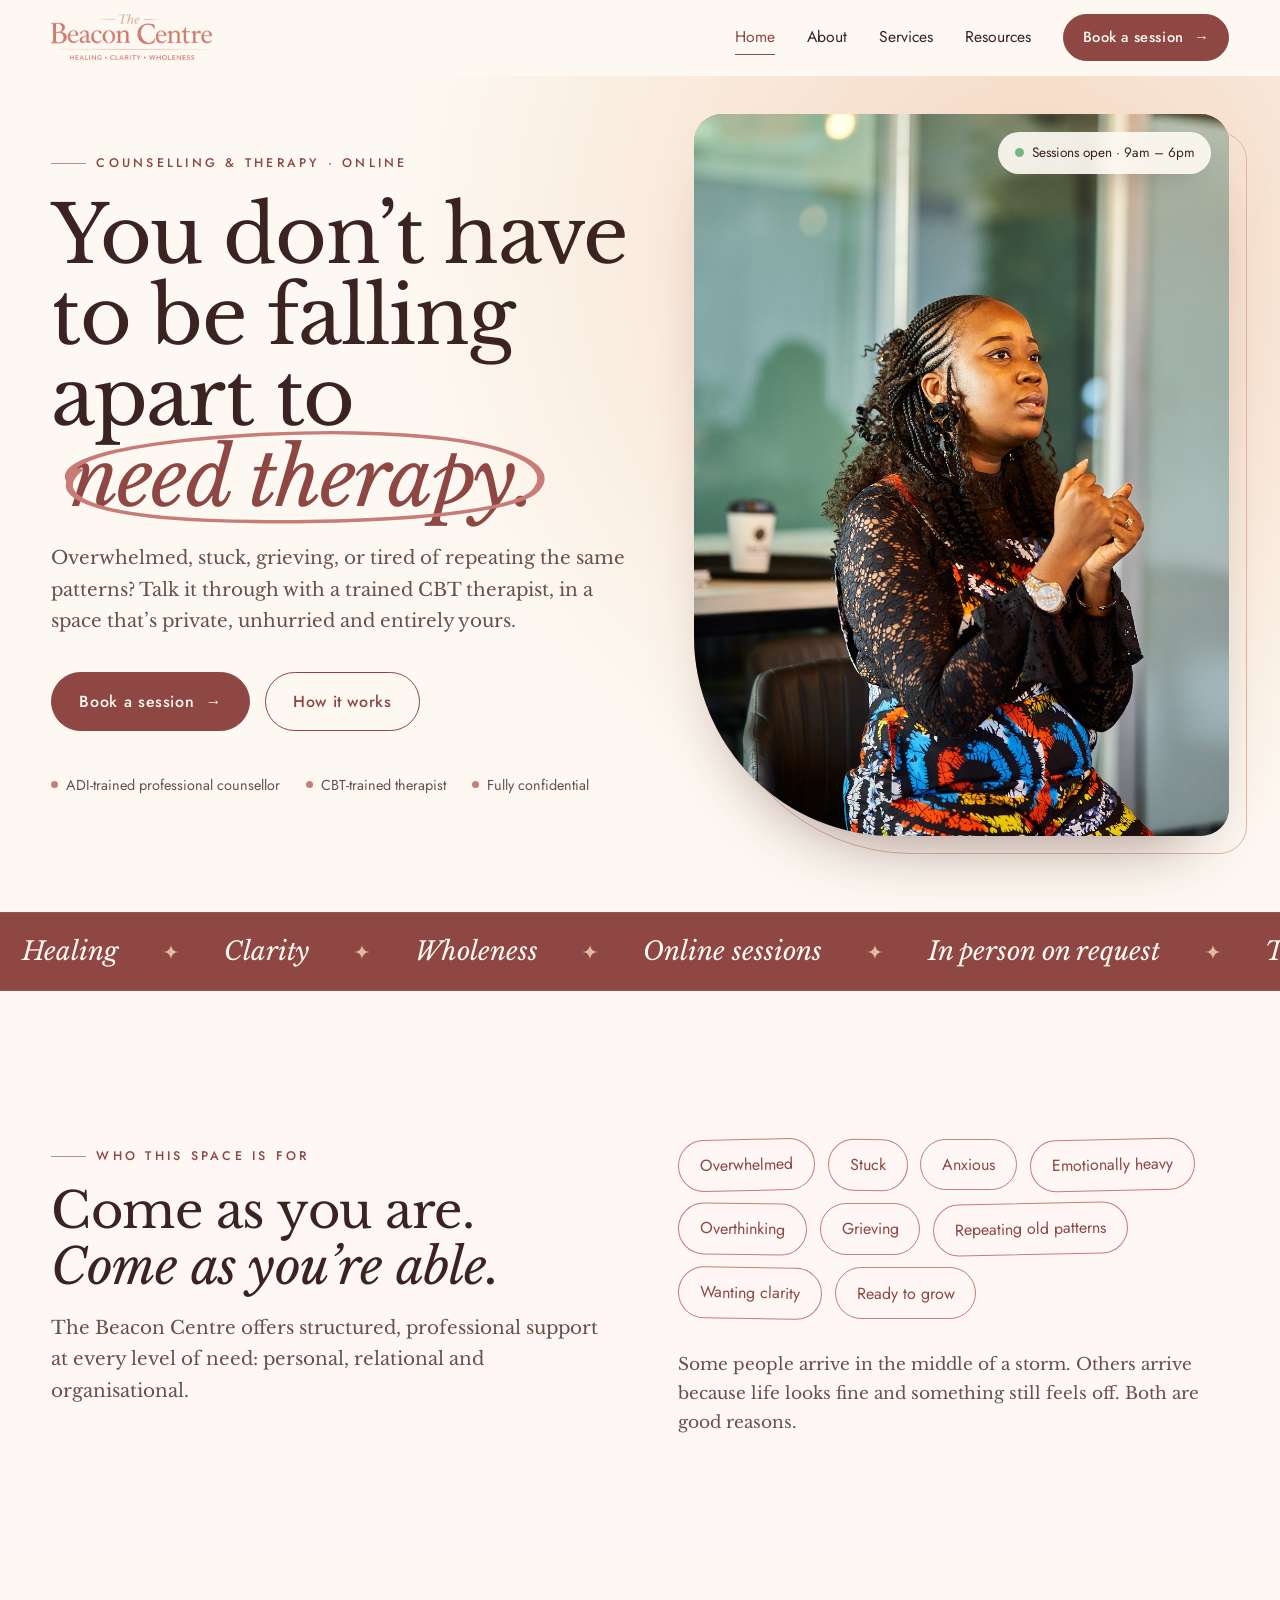
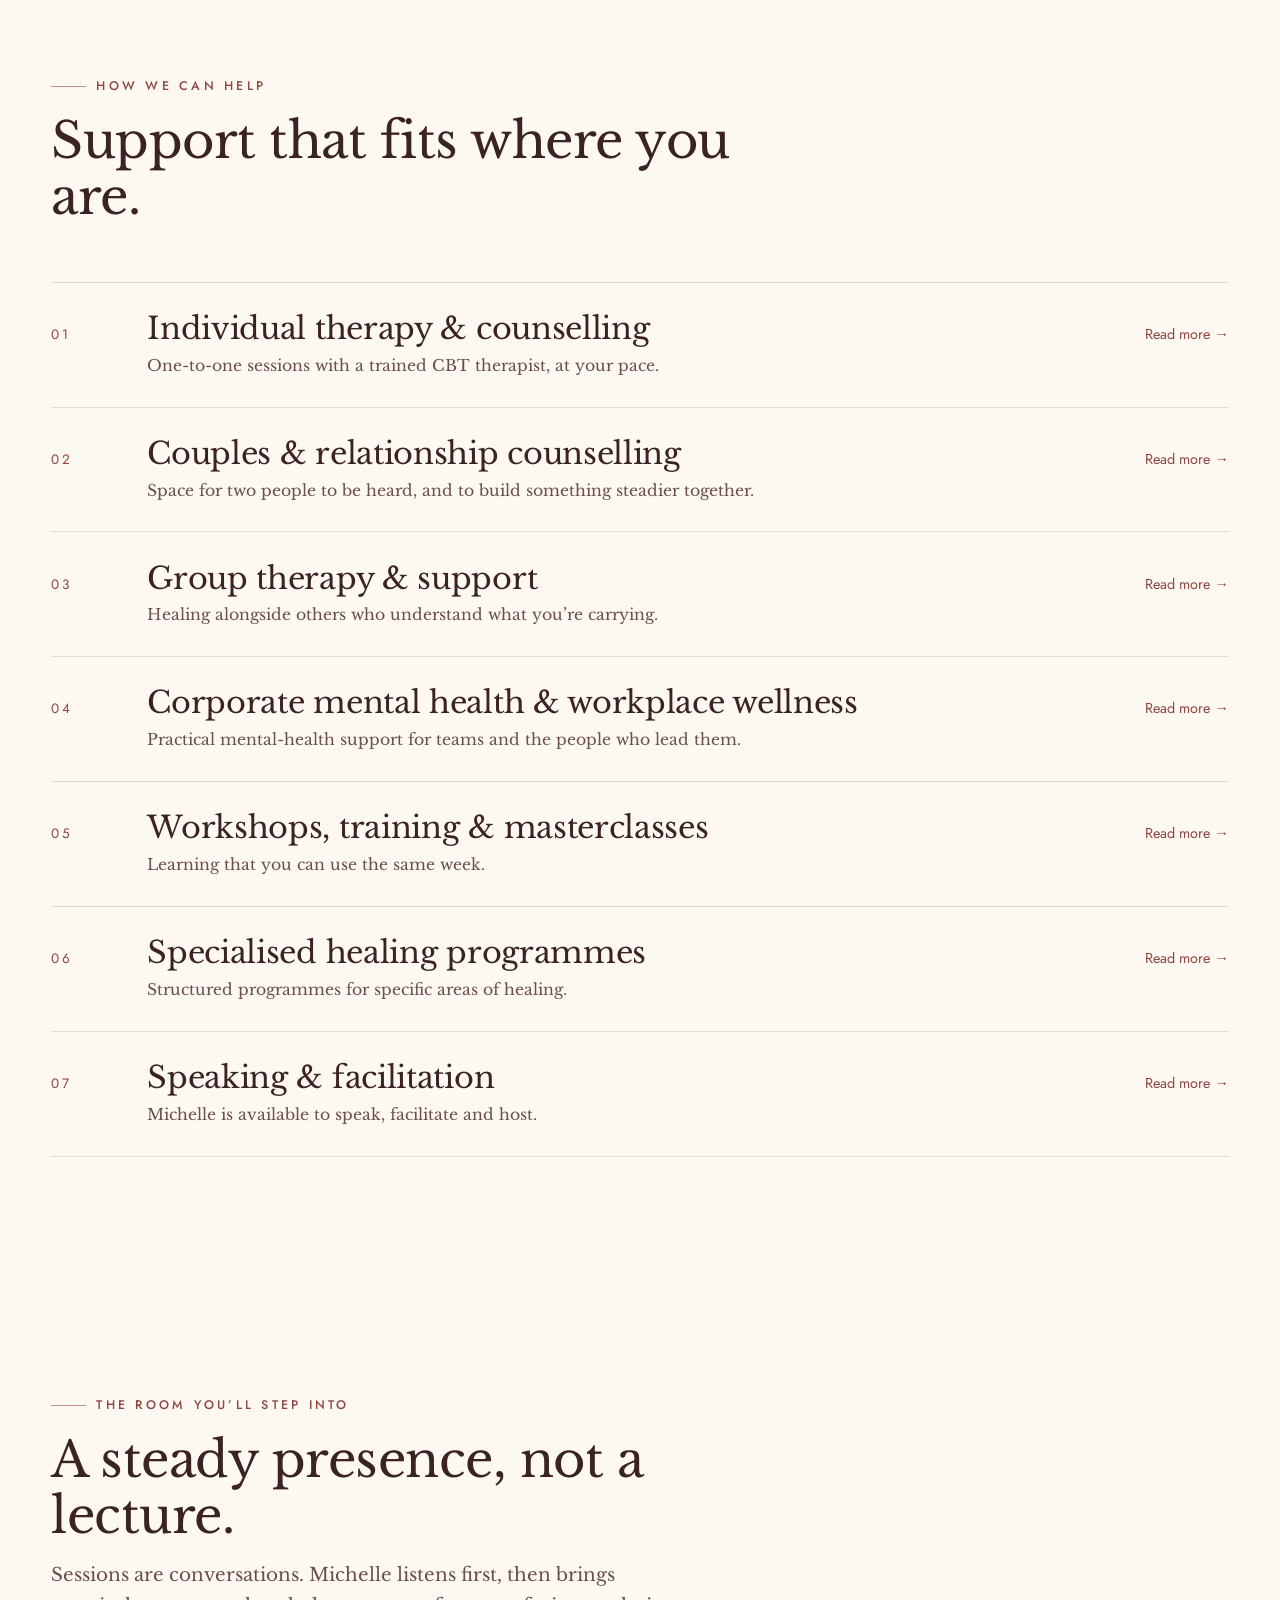
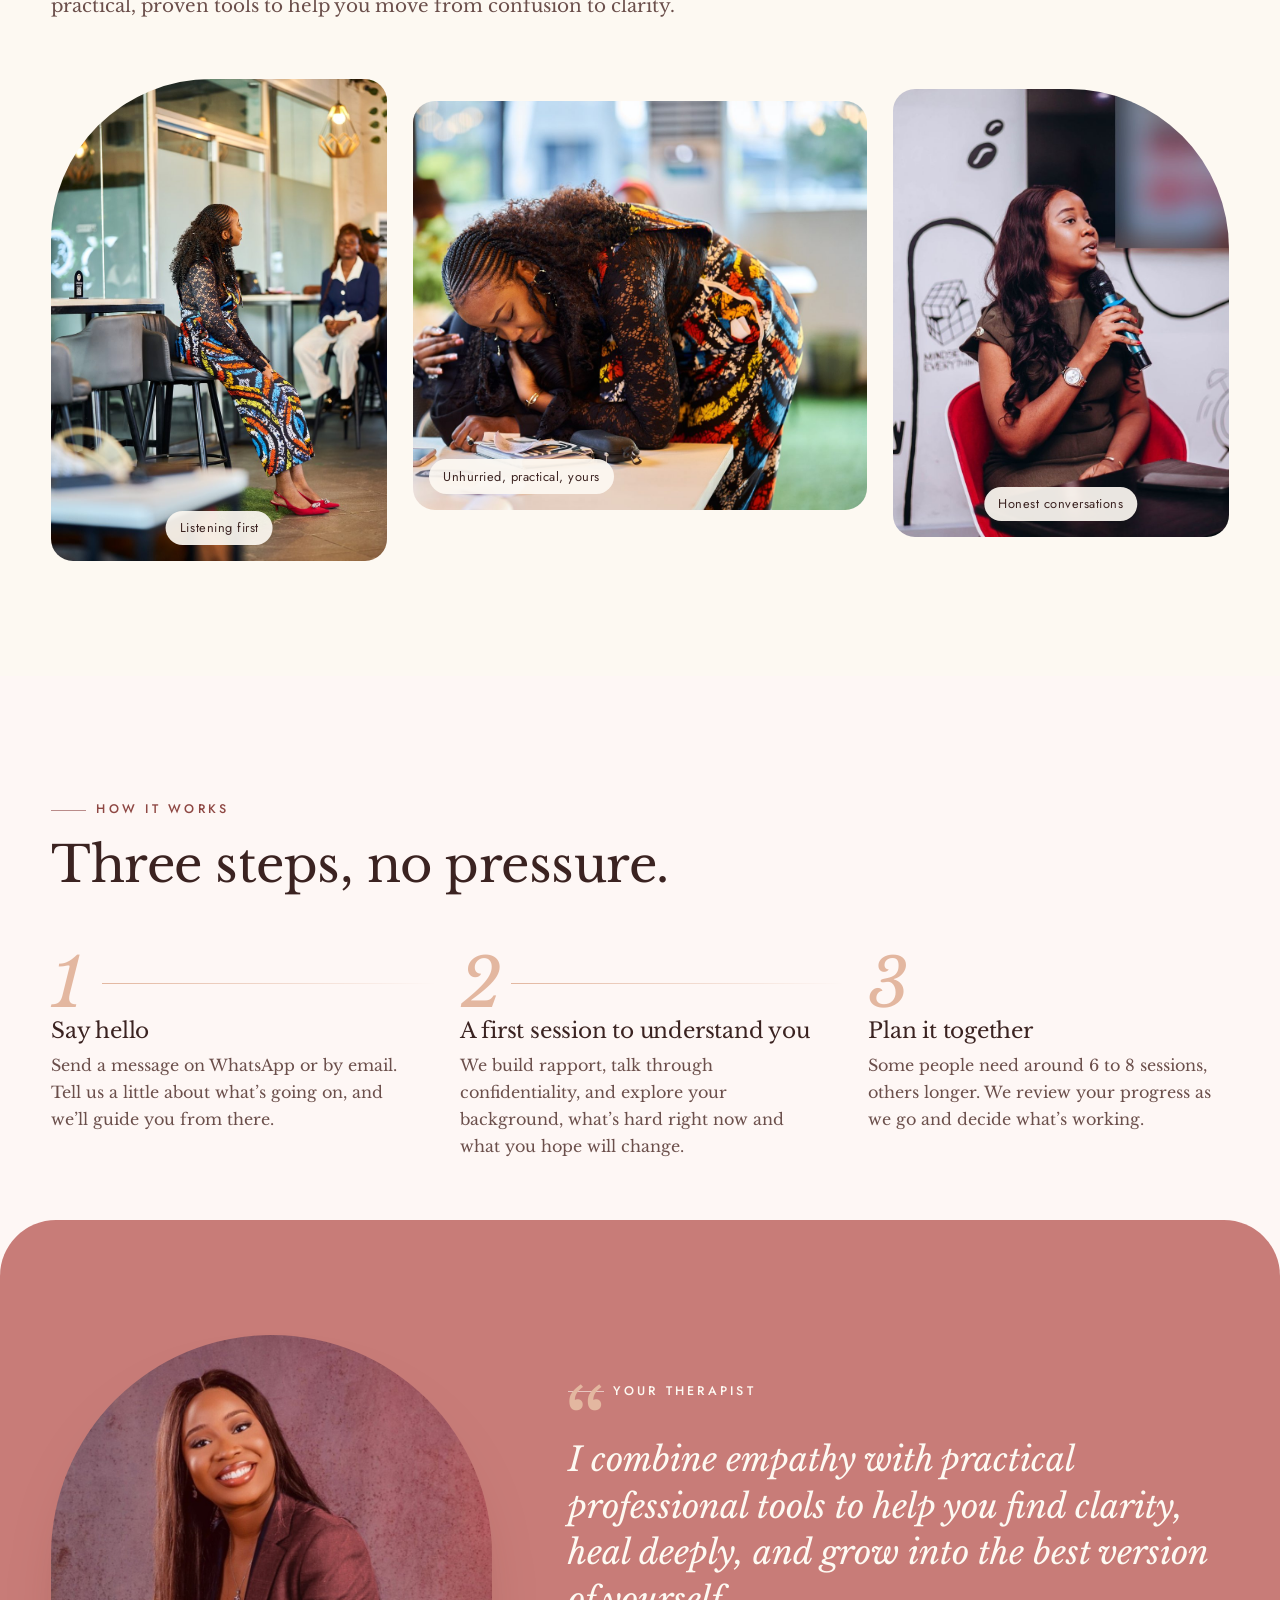
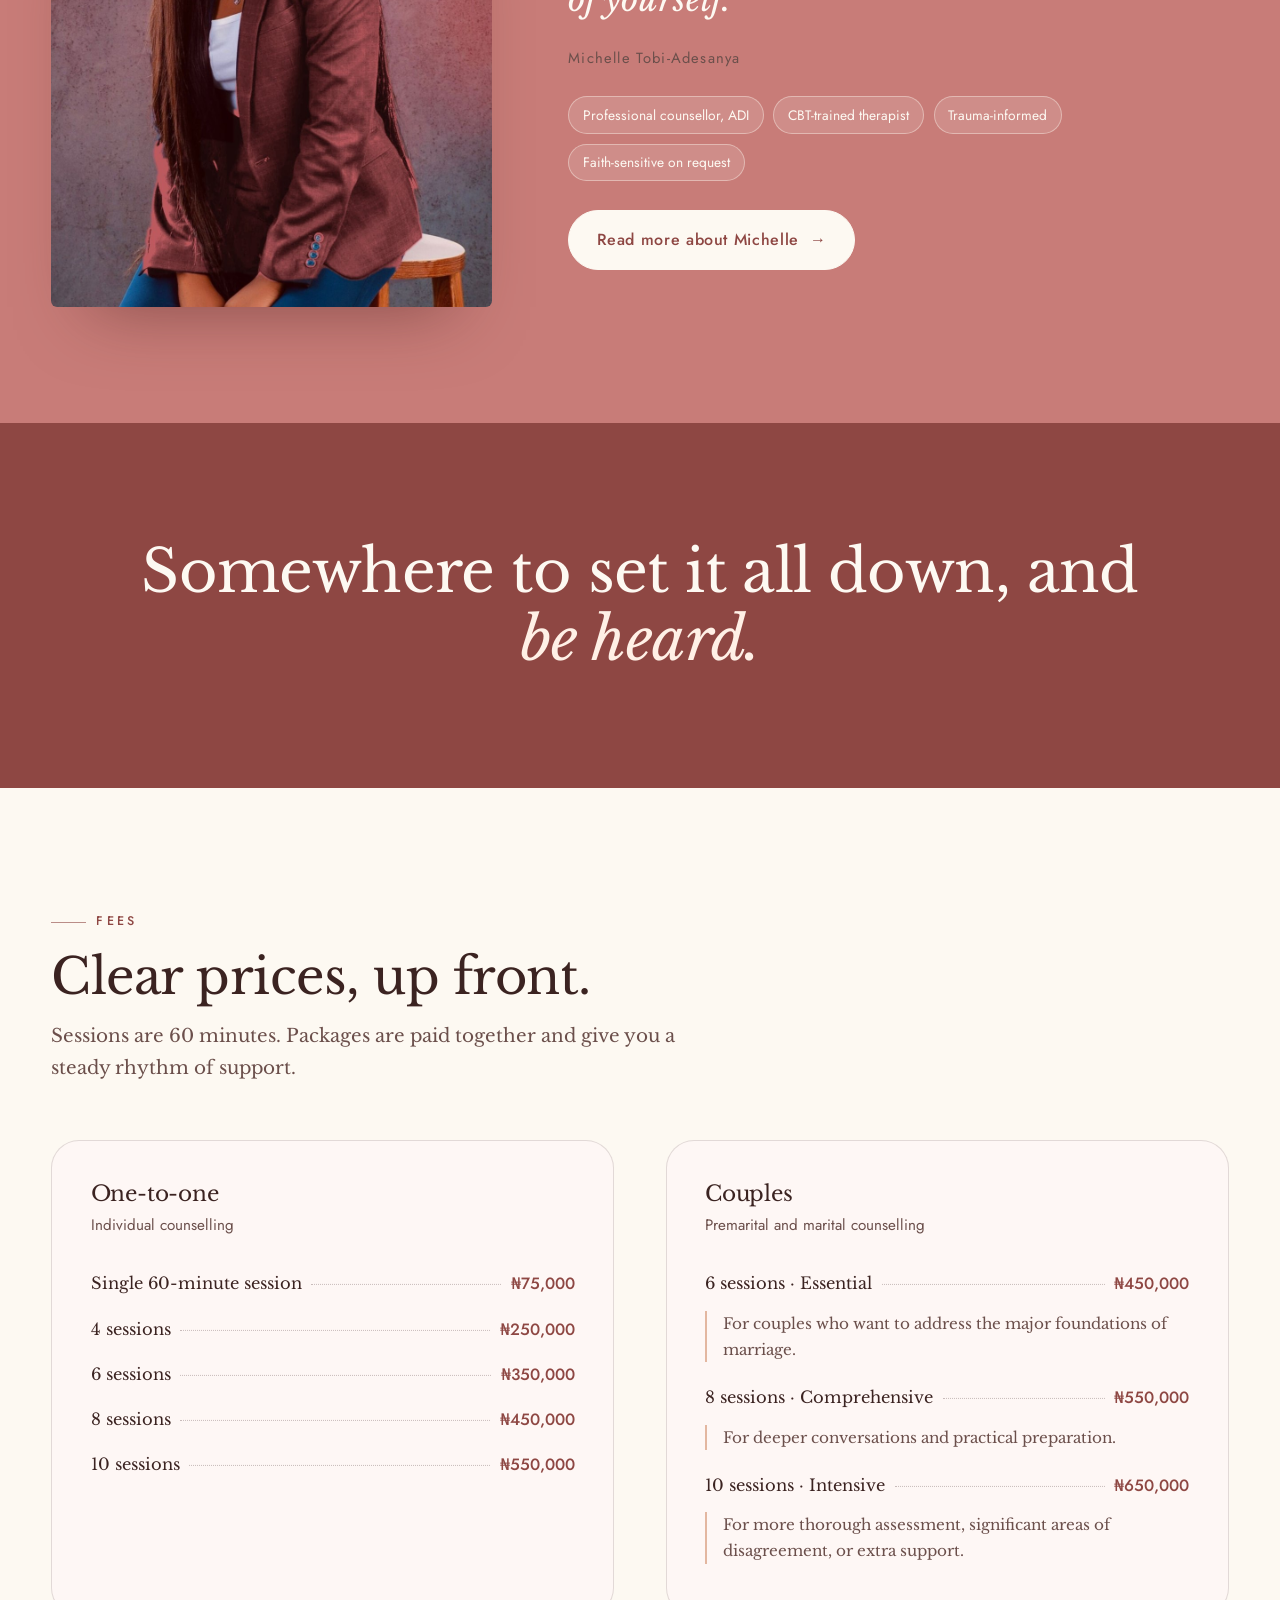
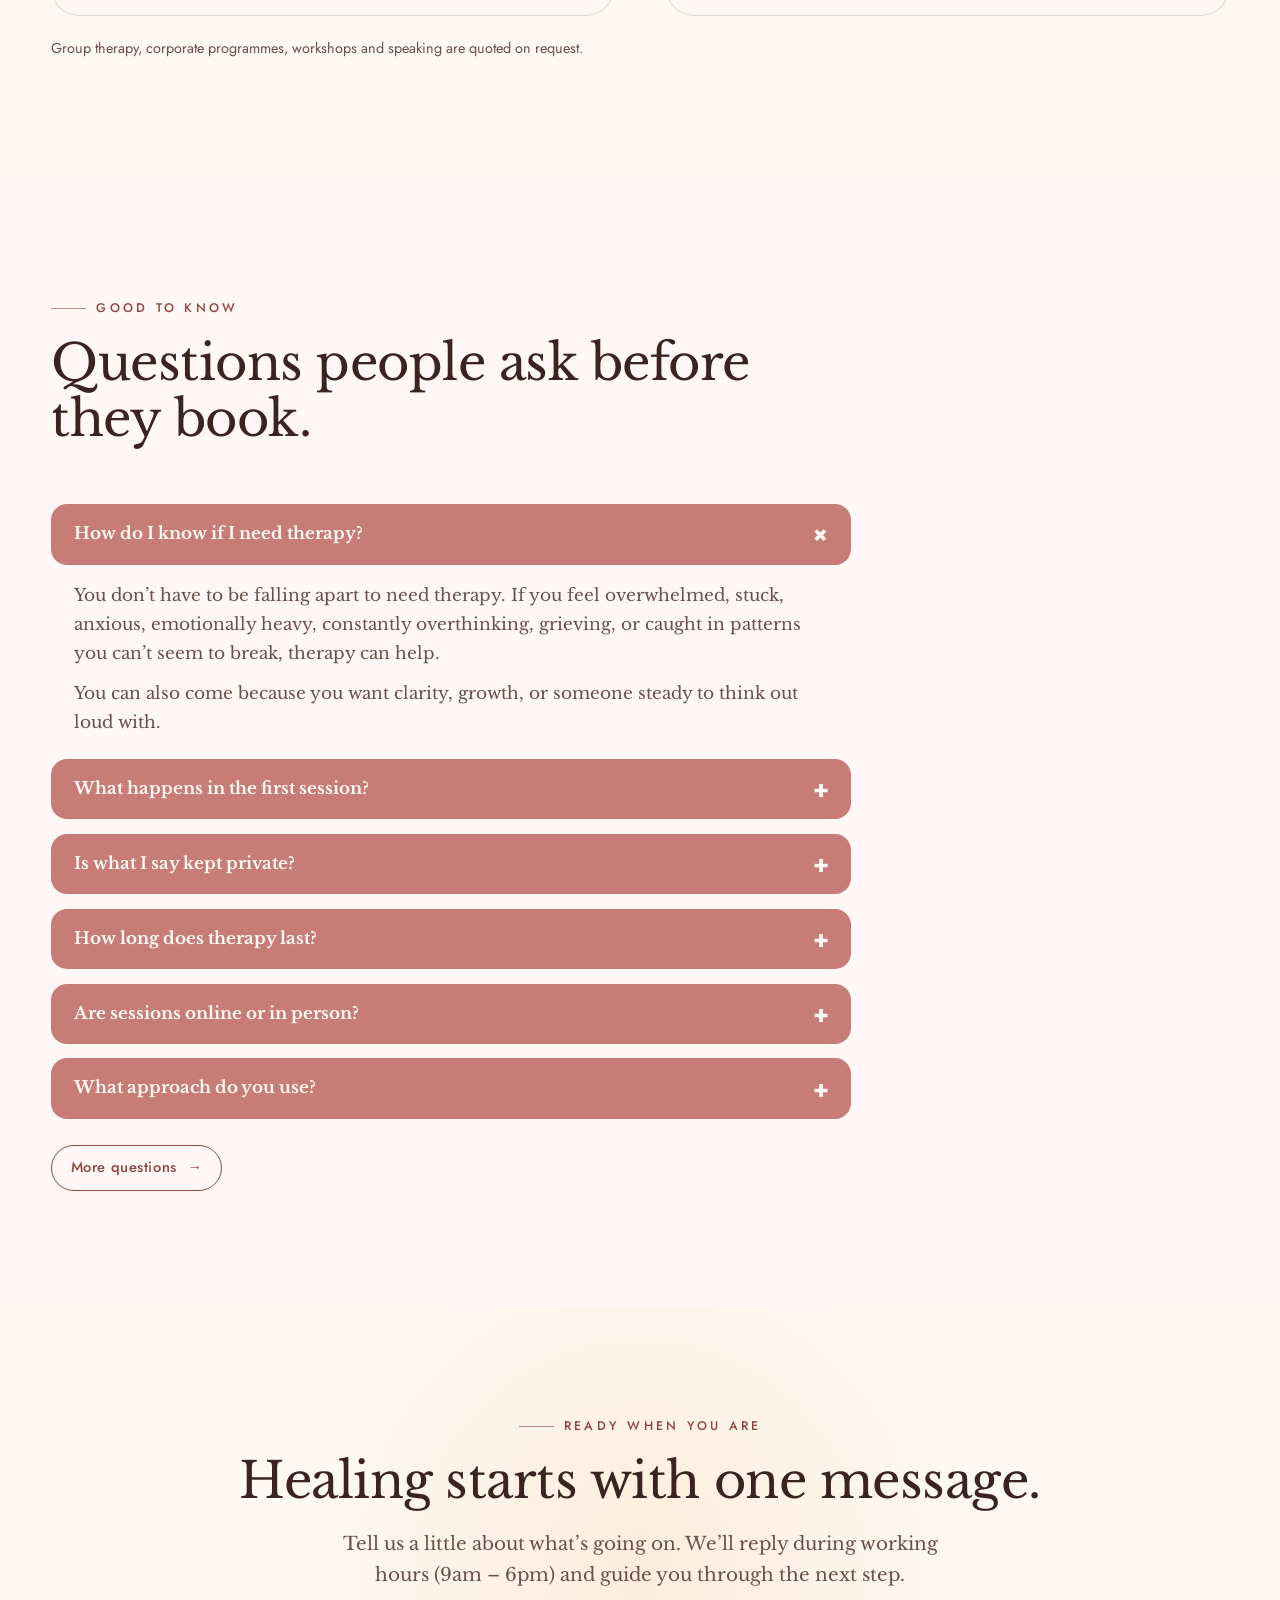
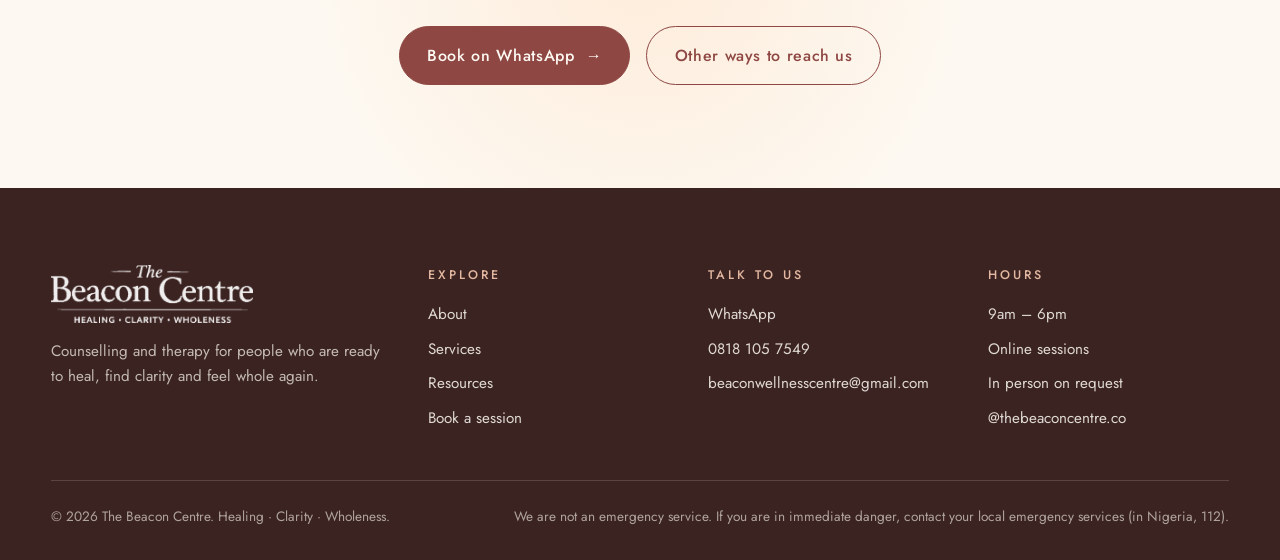
==== commit 6bab69bf: "WhatsApp booking: ask for name, send a service-specific message Each Book/Enquire button opens a sma" ====
--- a/index.html
+++ b/index.html
@@ -38,7 +38,7 @@
       <h1 class="rv d1">You don’t have to be falling apart to <span class="ring">need therapy.<svg viewBox="0 0 220 90" preserveAspectRatio="none" aria-hidden="true"><path pathLength="1" d="M14 48C6 16 92 4 132 6c60 2 84 26 76 48-8 26-86 32-136 28C26 78 4 62 18 38"/></svg></span></h1>
       <p class="lede rv d2">Overwhelmed, stuck, grieving, or tired of repeating the same patterns? Talk it through with a trained CBT therapist, in a space that’s private, unhurried and entirely yours.</p>
       <div class="cta-row rv d3">
-        <a class="btn" href="https://wa.me/2348181057549?text=Hello%2C%20I%27d%20like%20to%20book%20a%20session." target="_blank" rel="noopener">Book a session <span class="arr" aria-hidden="true">→</span></a>
+        <a class="btn" href="https://wa.me/2348181057549?text=Hello%2C%20I%20just%20checked%20your%20website.%20My%20name%20is%20______%20and%20I%27d%20like%20to%20book%20a%20session." data-wa="" target="_blank" rel="noopener">Book a session <span class="arr" aria-hidden="true">→</span></a>
         <a class="btn ghost" href="#how">How it works</a>
       </div>
       <div class="trust rv d3">
@@ -176,11 +176,11 @@
     <span class="eyebrow rv">Ready when you are</span>
     <h2 class="rv">Healing starts with one message.</h2>
     <p class="lede rv">Tell us a little about what’s going on. We’ll reply during working hours (9am – 6pm) and guide you through the next step.</p>
-    <div class="cta-row rv"><a class="btn" href="https://wa.me/2348181057549?text=Hello%2C%20I%27d%20like%20to%20book%20a%20session." target="_blank" rel="noopener">Book on WhatsApp <span class="arr" aria-hidden="true">→</span></a><a class="btn ghost" href="book.html">Other ways to reach us</a></div>
+    <div class="cta-row rv"><a class="btn" href="https://wa.me/2348181057549?text=Hello%2C%20I%20just%20checked%20your%20website.%20My%20name%20is%20______%20and%20I%27d%20like%20to%20book%20a%20session." data-wa="" target="_blank" rel="noopener">Book on WhatsApp <span class="arr" aria-hidden="true">→</span></a><a class="btn ghost" href="book.html">Other ways to reach us</a></div>
   </div>
 </section>
 </main>
-<div class="quick"><a class="btn" href="https://wa.me/2348181057549?text=Hello%2C%20I%27d%20like%20to%20book%20a%20session." target="_blank" rel="noopener">Book on WhatsApp <span class="arr" aria-hidden="true">→</span></a></div>
+<div class="quick"><a class="btn" href="https://wa.me/2348181057549?text=Hello%2C%20I%20just%20checked%20your%20website.%20My%20name%20is%20______%20and%20I%27d%20like%20to%20book%20a%20session." data-wa="" target="_blank" rel="noopener">Book on WhatsApp <span class="arr" aria-hidden="true">→</span></a></div>
 <footer class="site-foot">
   <div class="wrap">
     <div class="foot-grid">
@@ -192,7 +192,7 @@
         <li><a href="about.html">About</a></li><li><a href="services.html">Services</a></li>
         <li><a href="resources.html">Resources</a></li><li><a href="book.html">Book a session</a></li></ul></div>
       <div><h5>Talk to us</h5><ul>
-        <li><a href="https://wa.me/2348181057549?text=Hello%2C%20I%27d%20like%20to%20book%20a%20session." target="_blank" rel="noopener">WhatsApp</a></li>
+        <li><a href="https://wa.me/2348181057549?text=Hello%2C%20I%20just%20checked%20your%20website.%20My%20name%20is%20______%20and%20I%27d%20like%20to%20book%20a%20session." data-wa="" target="_blank" rel="noopener">WhatsApp</a></li>
         <li><a href="tel:+2348181057549">0818 105 7549</a></li>
         <li><a href="mailto:beaconwellnesscentre@gmail.com">beaconwellnesscentre@gmail.com</a></li></ul></div>
       <div><h5>Hours</h5><ul>
--- a/assets/css/style.css
+++ b/assets/css/style.css
@@ -332,3 +332,18 @@
 .chip i{animation:none!important;box-shadow:none}
 .spark,.spin{display:none!important}
 .frame::before{transition:none}
+
+/* WhatsApp name prompt */
+.wa-modal{position:fixed;inset:0;z-index:200;display:flex;align-items:center;justify-content:center;padding:1.2rem;background:rgba(59,35,33,.55)}
+.wa-modal[hidden]{display:none}
+.wa-card{position:relative;width:min(440px,100%);background:var(--cream);border-radius:24px;padding:2rem 1.8rem 1.6rem;box-shadow:0 30px 70px rgba(59,35,33,.35)}
+.wa-card h3{margin:0 0 .5rem;font-size:1.5rem;color:var(--rose-deep)}
+.wa-sub{margin:0 0 1.2rem;color:var(--ink-soft);font-size:.98rem;line-height:1.55}
+.wa-card label{display:block;font-family:var(--sans);font-size:.88rem;letter-spacing:.06em;margin-bottom:.4rem;color:var(--ink-soft)}
+.wa-card input{width:100%;font:inherit;font-size:1rem;padding:.9em 1.1em;border-radius:14px;border:1.5px solid var(--line);background:#fff;color:var(--ink);margin-bottom:1rem}
+.wa-card input:focus{outline:none;border-color:var(--rose);box-shadow:0 0 0 4px rgba(200,124,120,.2)}
+.wa-card .btn{width:100%;justify-content:center}
+.wa-x{position:absolute;top:.6rem;right:.9rem;border:0;background:none;font-size:1.8rem;line-height:1;color:var(--ink-soft);cursor:pointer}
+.wa-skip{margin:1rem 0 0;text-align:center;font-size:.85rem}
+.wa-skip a{color:var(--ink-soft);text-decoration:underline}
+body.wa-open{overflow:hidden}
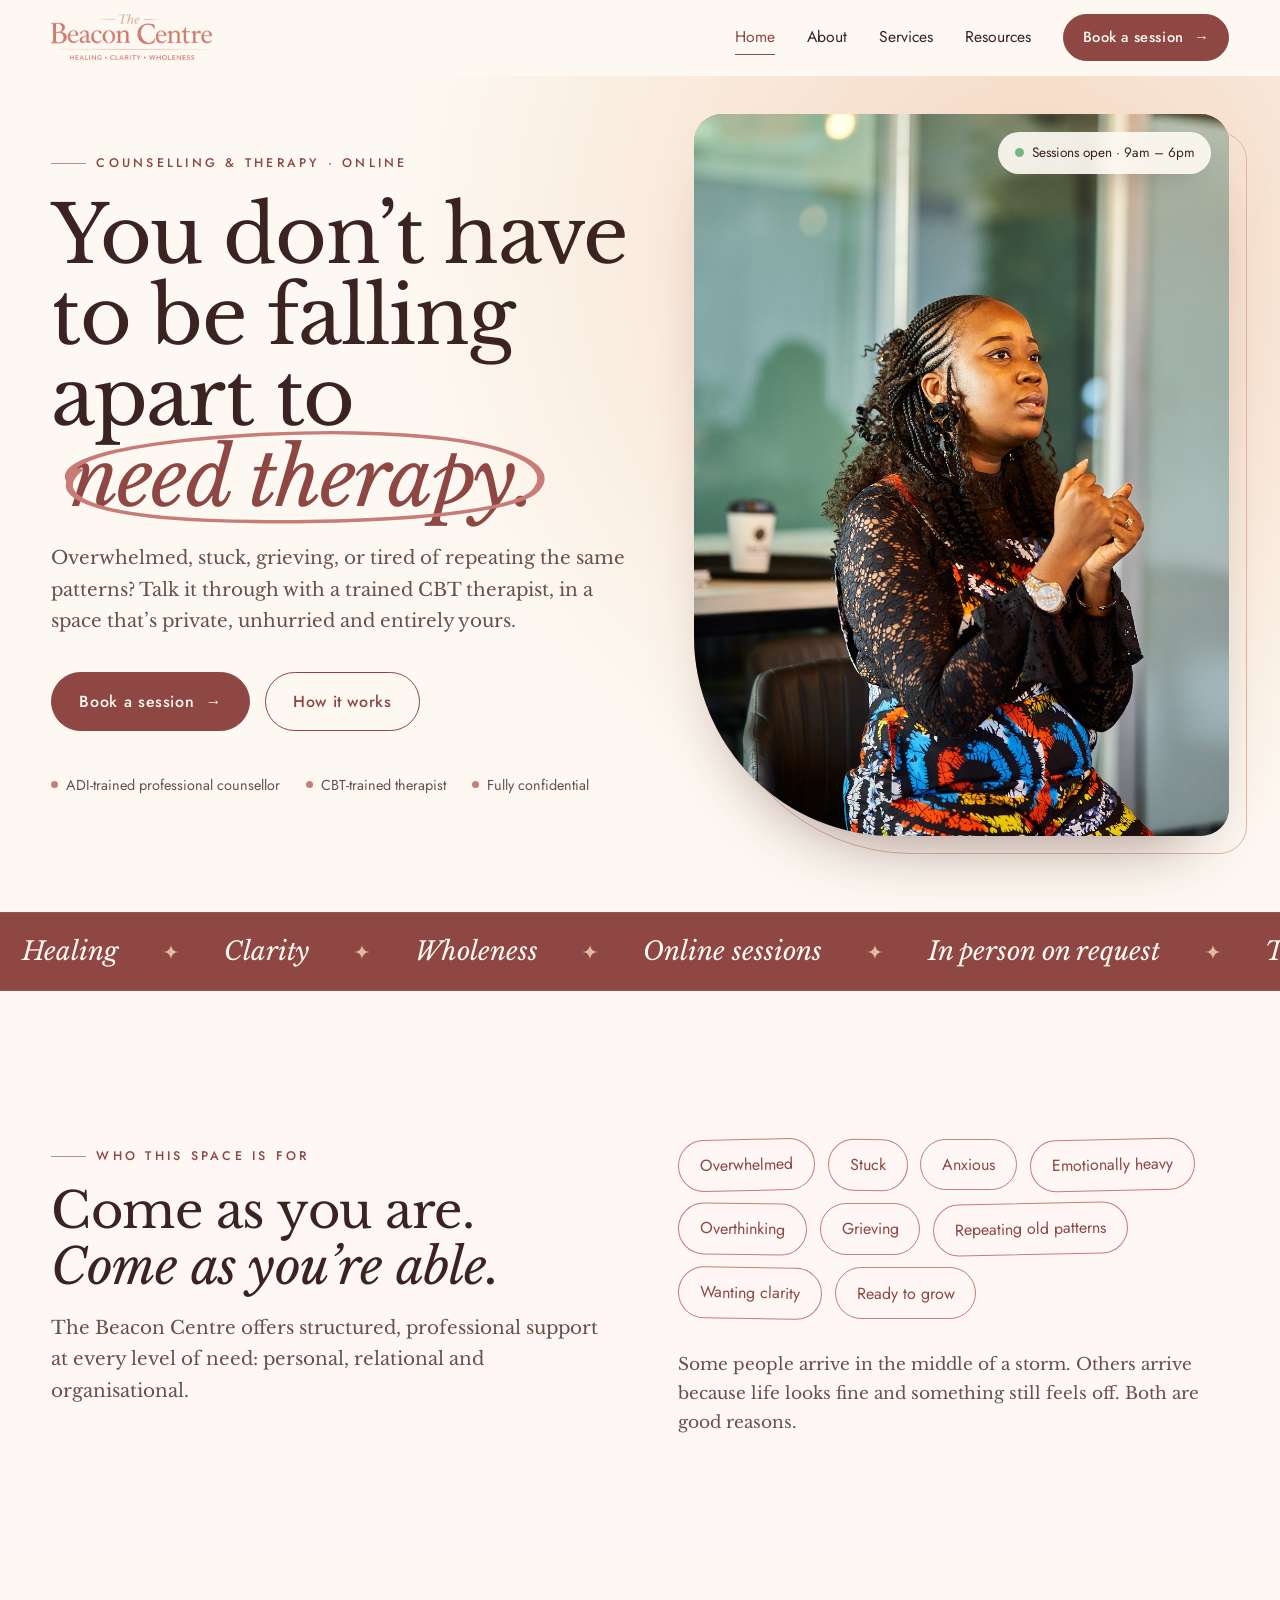
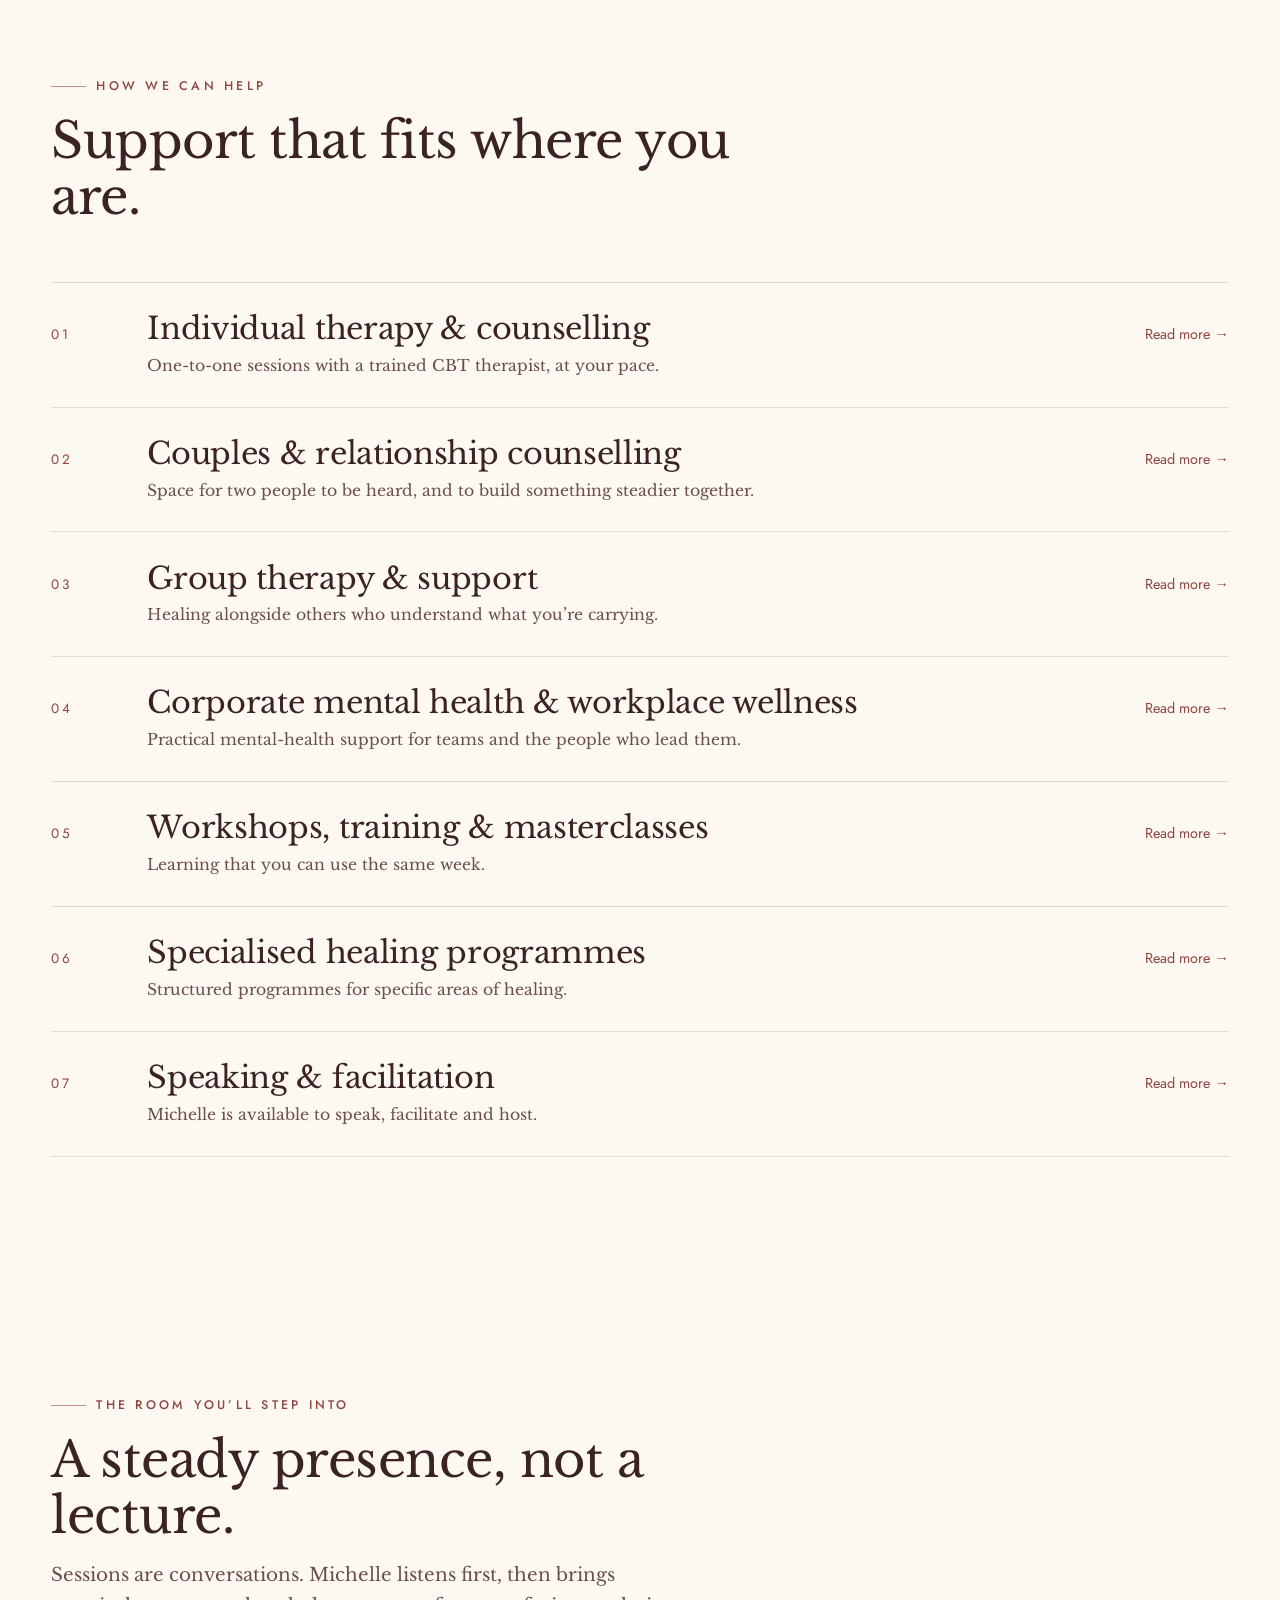
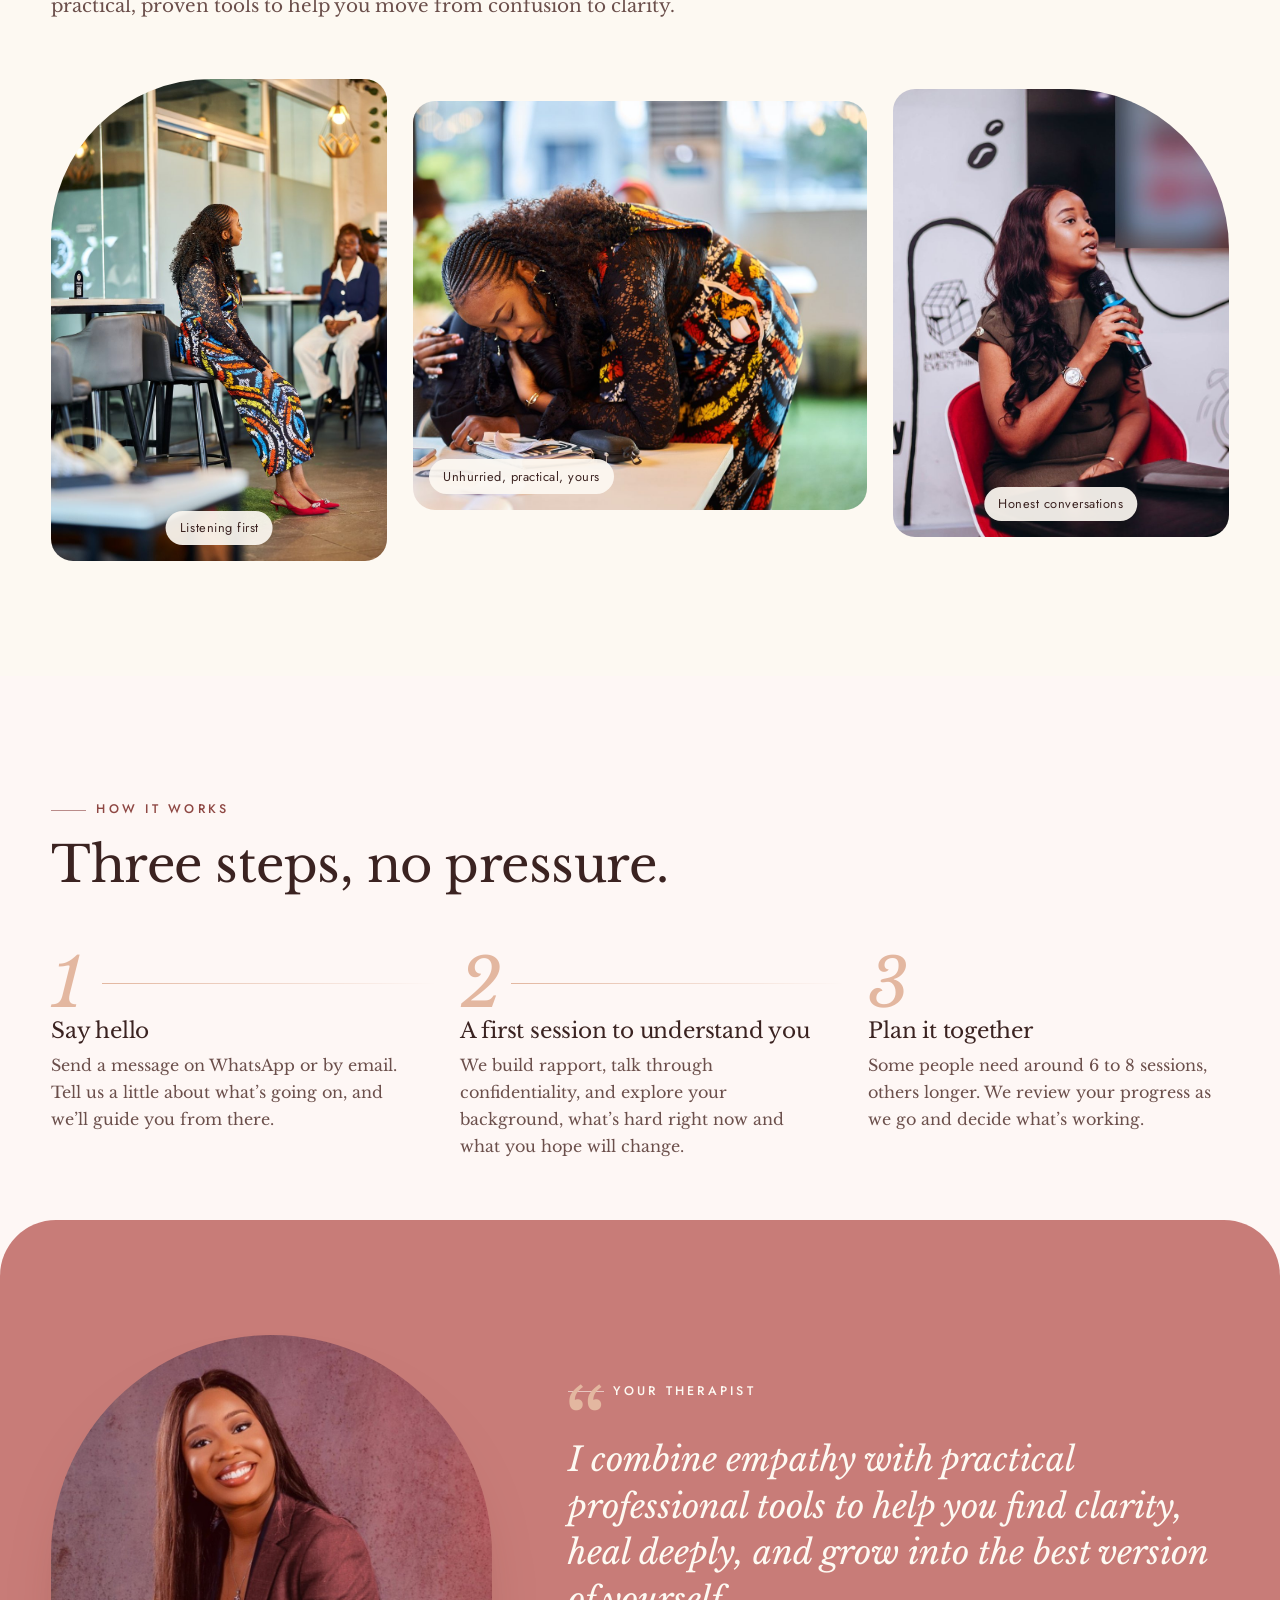
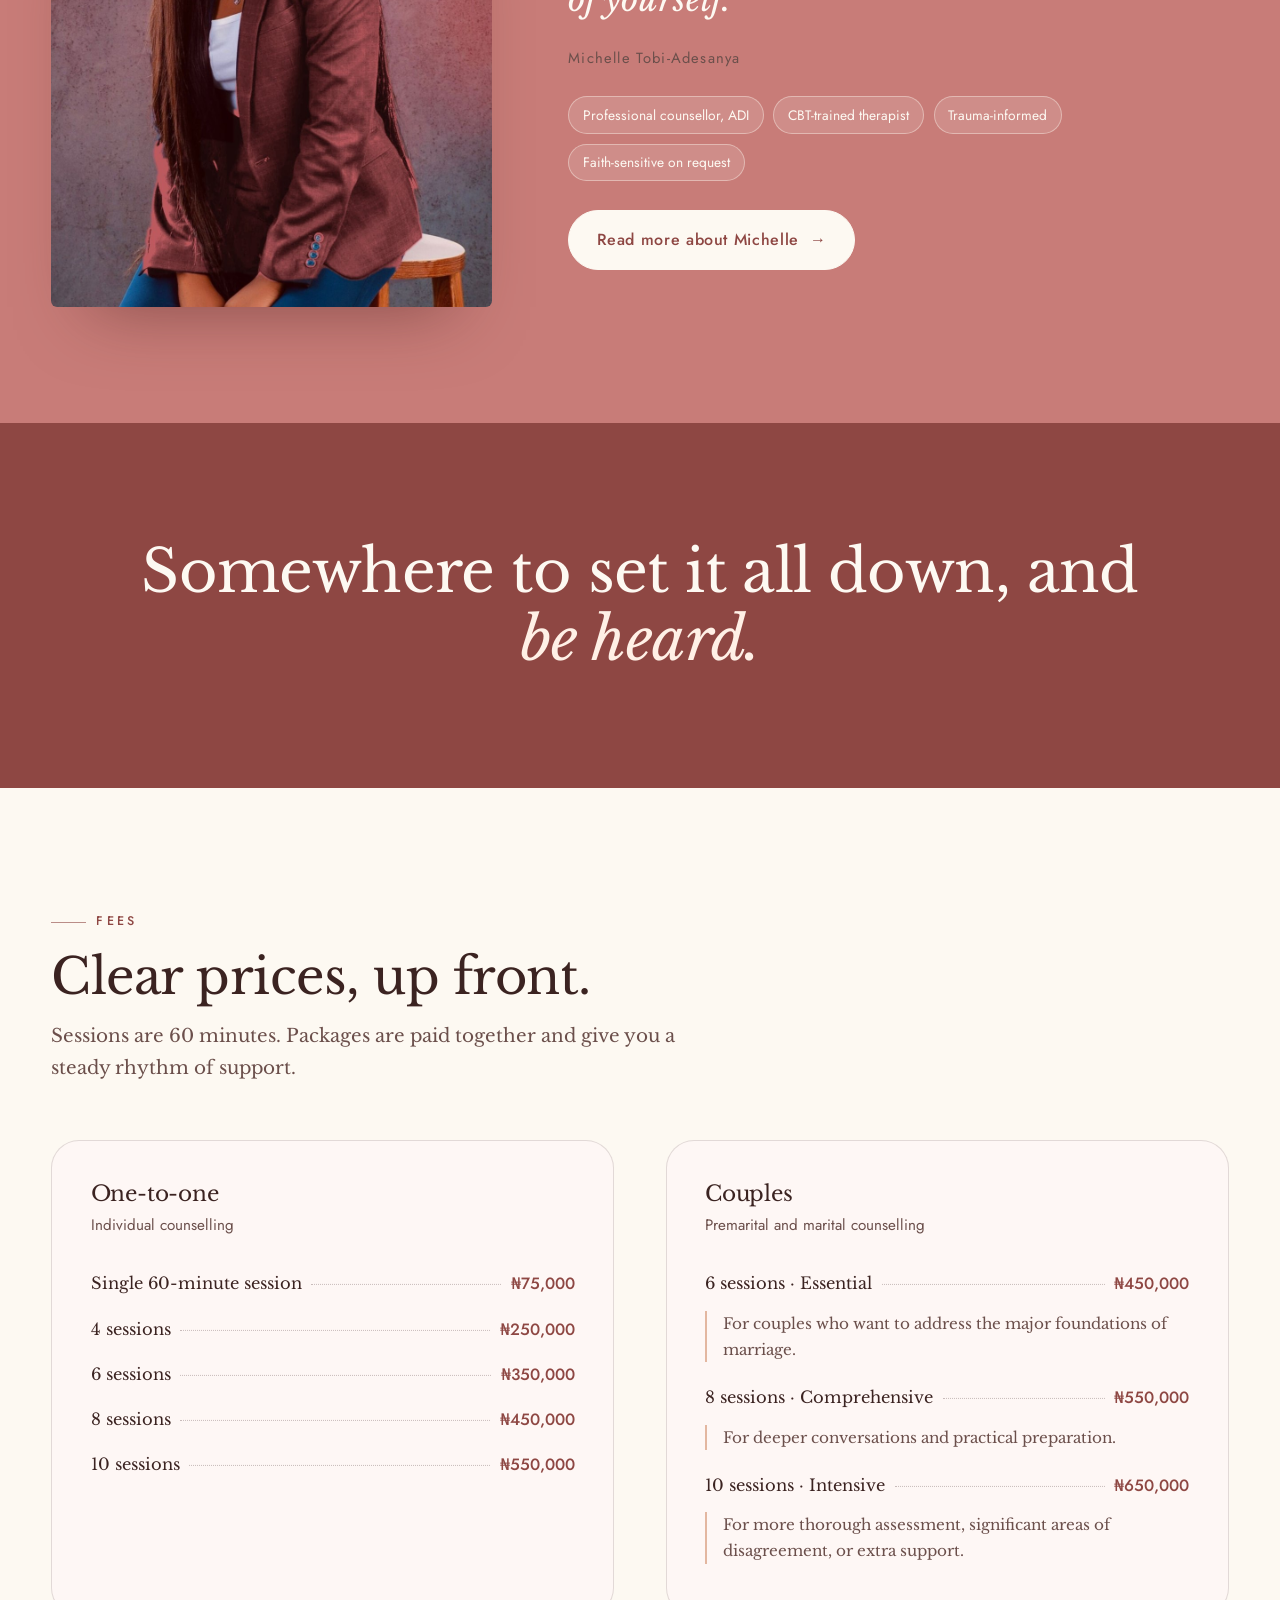
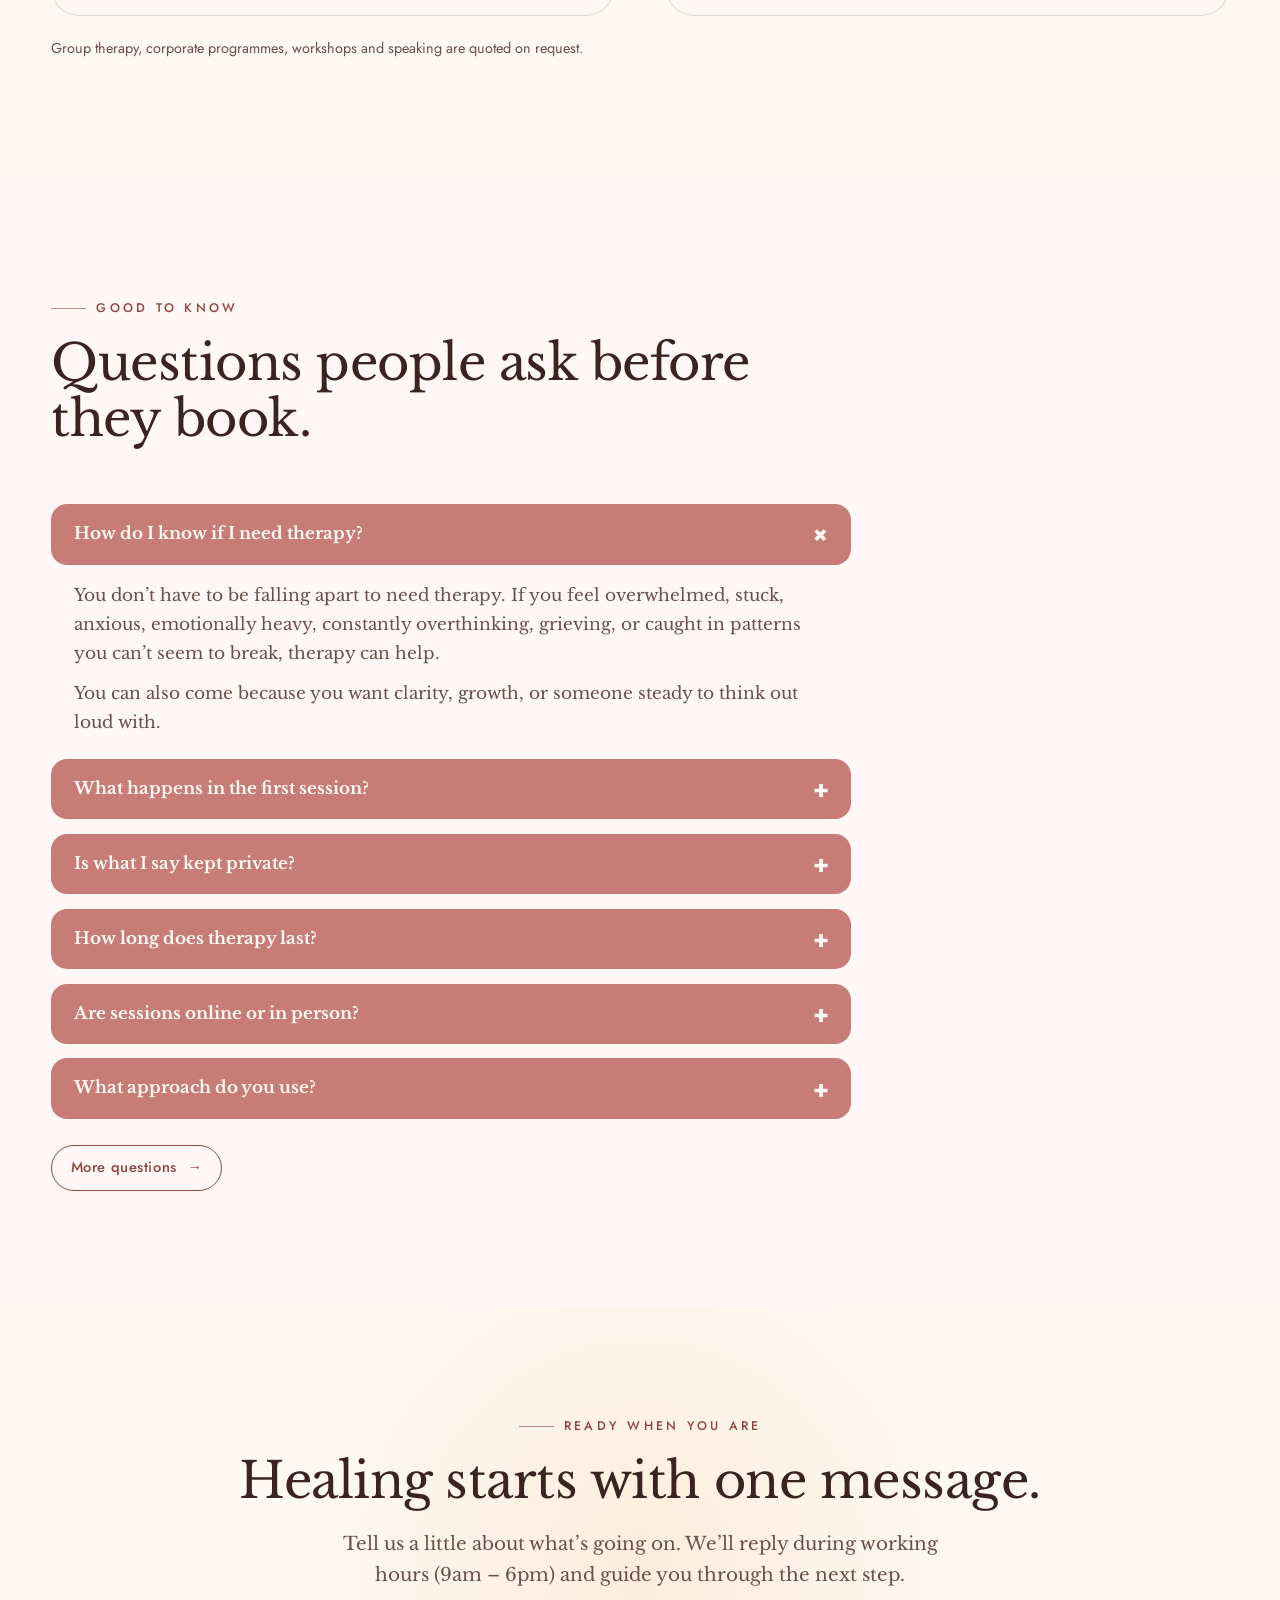
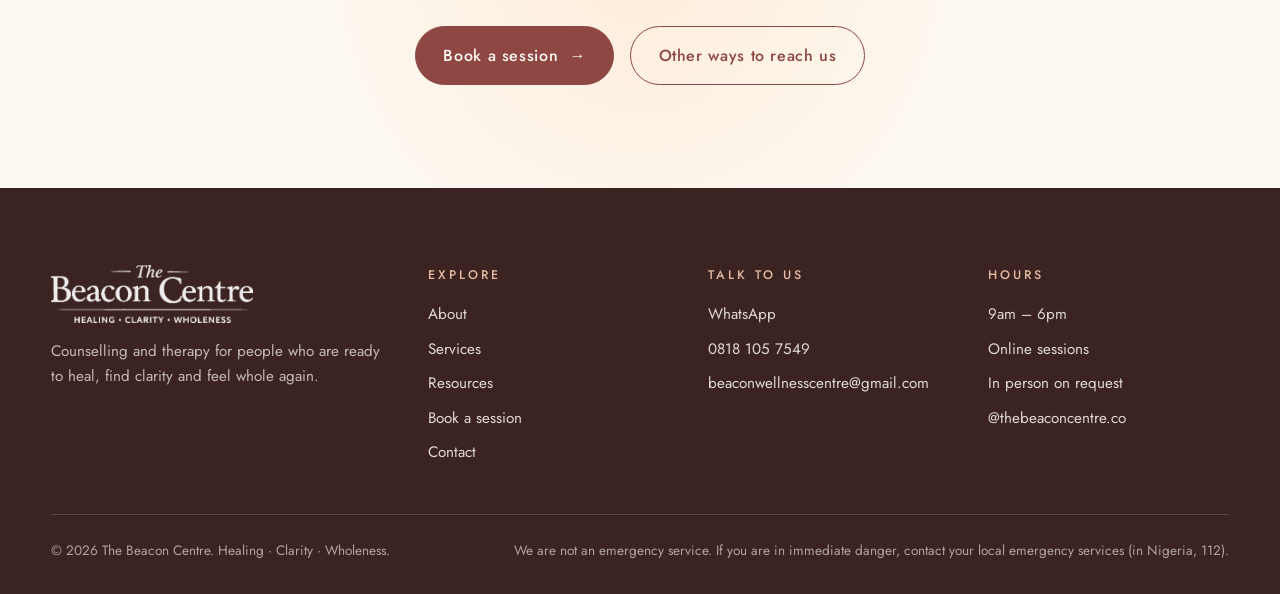
==== commit 582b4924: "Route every 'Book a session' to a booking form on the Services page Replaces the name pop-up. The Se" ====
--- a/index.html
+++ b/index.html
@@ -25,7 +25,7 @@
     <button class="menu-btn" aria-expanded="false" aria-controls="nav">Menu</button>
     <nav class="nav" id="nav" aria-label="Main">
       <a href="index.html" aria-current="page">Home</a><a href="about.html">About</a><a href="services.html">Services</a><a href="resources.html">Resources</a>
-      <a class="btn sm" href="book.html">Book a session <span class="arr" aria-hidden="true">→</span></a>
+      <a class="btn sm" href="services.html#book">Book a session <span class="arr" aria-hidden="true">→</span></a>
     </nav>
   </div>
 </header>
@@ -38,7 +38,7 @@
       <h1 class="rv d1">You don’t have to be falling apart to <span class="ring">need therapy.<svg viewBox="0 0 220 90" preserveAspectRatio="none" aria-hidden="true"><path pathLength="1" d="M14 48C6 16 92 4 132 6c60 2 84 26 76 48-8 26-86 32-136 28C26 78 4 62 18 38"/></svg></span></h1>
       <p class="lede rv d2">Overwhelmed, stuck, grieving, or tired of repeating the same patterns? Talk it through with a trained CBT therapist, in a space that’s private, unhurried and entirely yours.</p>
       <div class="cta-row rv d3">
-        <a class="btn" href="https://wa.me/2348181057549?text=Hello%2C%20I%20just%20checked%20your%20website.%20My%20name%20is%20______%20and%20I%27d%20like%20to%20book%20a%20session." data-wa="" target="_blank" rel="noopener">Book a session <span class="arr" aria-hidden="true">→</span></a>
+        <a class="btn" href="services.html#book">Book a session <span class="arr" aria-hidden="true">→</span></a>
         <a class="btn ghost" href="#how">How it works</a>
       </div>
       <div class="trust rv d3">
@@ -176,11 +176,11 @@
     <span class="eyebrow rv">Ready when you are</span>
     <h2 class="rv">Healing starts with one message.</h2>
     <p class="lede rv">Tell us a little about what’s going on. We’ll reply during working hours (9am – 6pm) and guide you through the next step.</p>
-    <div class="cta-row rv"><a class="btn" href="https://wa.me/2348181057549?text=Hello%2C%20I%20just%20checked%20your%20website.%20My%20name%20is%20______%20and%20I%27d%20like%20to%20book%20a%20session." data-wa="" target="_blank" rel="noopener">Book on WhatsApp <span class="arr" aria-hidden="true">→</span></a><a class="btn ghost" href="book.html">Other ways to reach us</a></div>
+    <div class="cta-row rv"><a class="btn" href="services.html#book">Book a session <span class="arr" aria-hidden="true">→</span></a><a class="btn ghost" href="book.html">Other ways to reach us</a></div>
   </div>
 </section>
 </main>
-<div class="quick"><a class="btn" href="https://wa.me/2348181057549?text=Hello%2C%20I%20just%20checked%20your%20website.%20My%20name%20is%20______%20and%20I%27d%20like%20to%20book%20a%20session." data-wa="" target="_blank" rel="noopener">Book on WhatsApp <span class="arr" aria-hidden="true">→</span></a></div>
+<div class="quick"><a class="btn" href="services.html#book">Book a session <span class="arr" aria-hidden="true">→</span></a></div>
 <footer class="site-foot">
   <div class="wrap">
     <div class="foot-grid">
@@ -190,9 +190,9 @@
       </div>
       <div><h5>Explore</h5><ul>
         <li><a href="about.html">About</a></li><li><a href="services.html">Services</a></li>
-        <li><a href="resources.html">Resources</a></li><li><a href="book.html">Book a session</a></li></ul></div>
+        <li><a href="resources.html">Resources</a></li><li><a href="services.html#book">Book a session</a></li><li><a href="book.html">Contact</a></li></ul></div>
       <div><h5>Talk to us</h5><ul>
-        <li><a href="https://wa.me/2348181057549?text=Hello%2C%20I%20just%20checked%20your%20website.%20My%20name%20is%20______%20and%20I%27d%20like%20to%20book%20a%20session." data-wa="" target="_blank" rel="noopener">WhatsApp</a></li>
+        <li><a href="https://wa.me/2348181057549?text=Hello%2C%20I%20just%20checked%20your%20website.%20My%20name%20is%20______%20and%20I%27d%20like%20to%20book%20a%20session." target="_blank" rel="noopener">WhatsApp</a></li>
         <li><a href="tel:+2348181057549">0818 105 7549</a></li>
         <li><a href="mailto:beaconwellnesscentre@gmail.com">beaconwellnesscentre@gmail.com</a></li></ul></div>
       <div><h5>Hours</h5><ul>
--- a/assets/css/style.css
+++ b/assets/css/style.css
@@ -333,17 +333,8 @@
 .spark,.spin{display:none!important}
 .frame::before{transition:none}
 
-/* WhatsApp name prompt */
-.wa-modal{position:fixed;inset:0;z-index:200;display:flex;align-items:center;justify-content:center;padding:1.2rem;background:rgba(59,35,33,.55)}
-.wa-modal[hidden]{display:none}
-.wa-card{position:relative;width:min(440px,100%);background:var(--cream);border-radius:24px;padding:2rem 1.8rem 1.6rem;box-shadow:0 30px 70px rgba(59,35,33,.35)}
-.wa-card h3{margin:0 0 .5rem;font-size:1.5rem;color:var(--rose-deep)}
-.wa-sub{margin:0 0 1.2rem;color:var(--ink-soft);font-size:.98rem;line-height:1.55}
-.wa-card label{display:block;font-family:var(--sans);font-size:.88rem;letter-spacing:.06em;margin-bottom:.4rem;color:var(--ink-soft)}
-.wa-card input{width:100%;font:inherit;font-size:1rem;padding:.9em 1.1em;border-radius:14px;border:1.5px solid var(--line);background:#fff;color:var(--ink);margin-bottom:1rem}
-.wa-card input:focus{outline:none;border-color:var(--rose);box-shadow:0 0 0 4px rgba(200,124,120,.2)}
-.wa-card .btn{width:100%;justify-content:center}
-.wa-x{position:absolute;top:.6rem;right:.9rem;border:0;background:none;font-size:1.8rem;line-height:1;color:var(--ink-soft);cursor:pointer}
-.wa-skip{margin:1rem 0 0;text-align:center;font-size:.85rem}
-.wa-skip a{color:var(--ink-soft);text-decoration:underline}
-body.wa-open{overflow:hidden}
+/* email fallback */
+.mail-help{margin-top:1.2rem;padding:1.2rem 1.3rem;border-radius:18px;background:var(--blush);border:1px solid var(--line)}
+.mail-help[hidden]{display:none}
+.mail-help p{margin:0 0 .8rem}
+.mail-help .fine{margin:.8rem 0 0;font-size:.88rem;color:var(--ink-soft)}
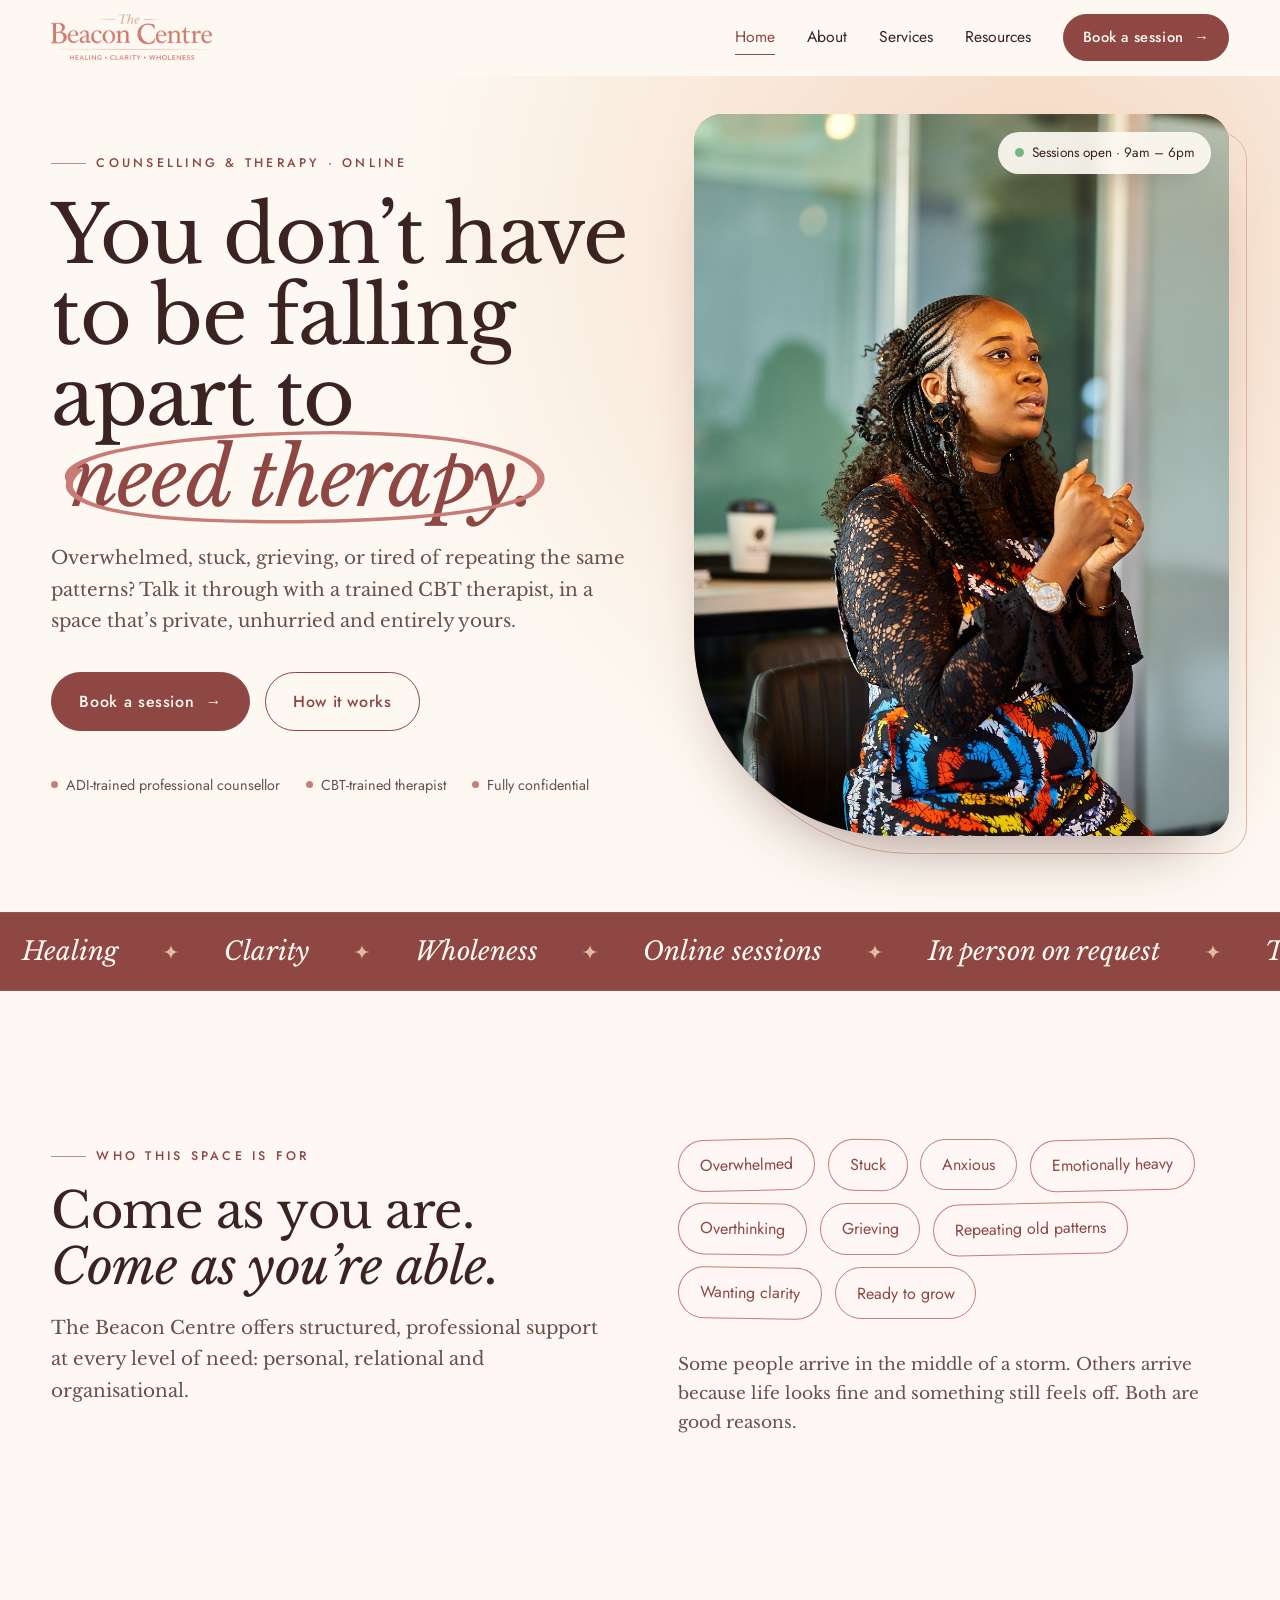
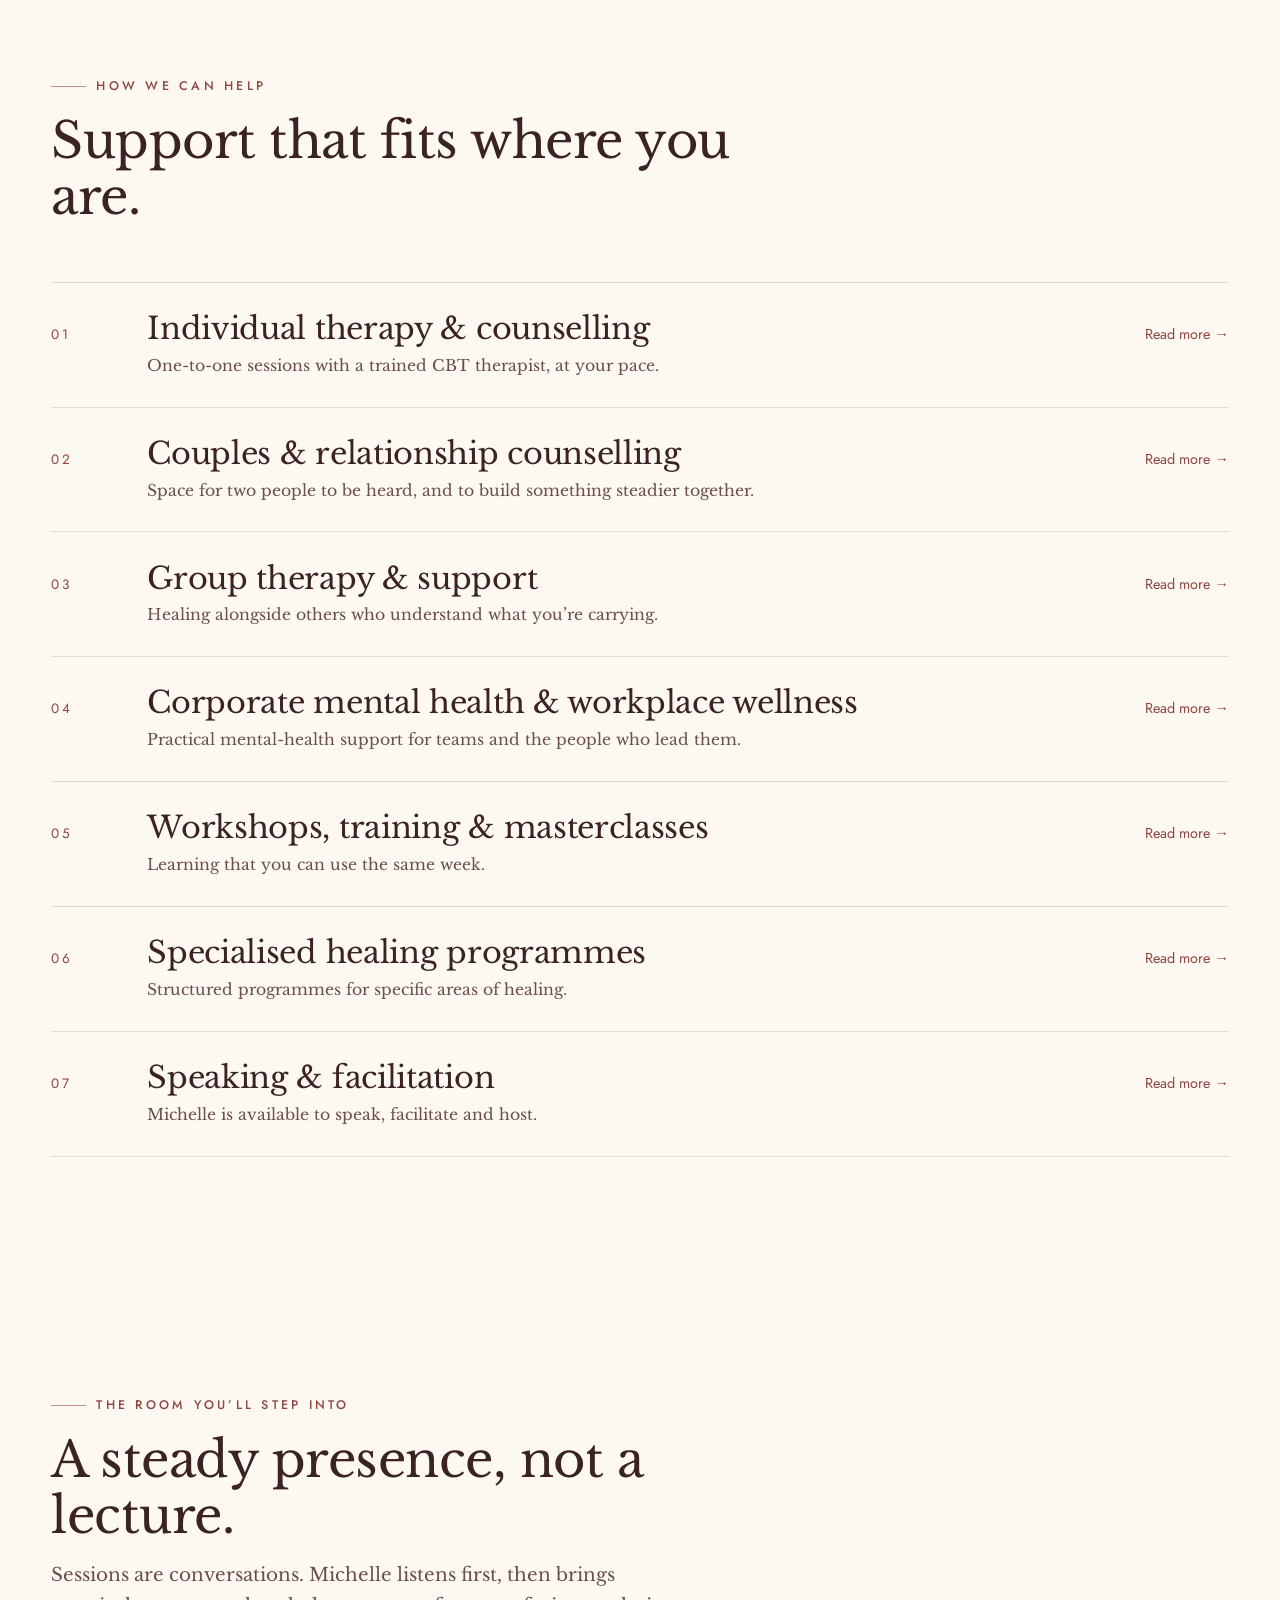
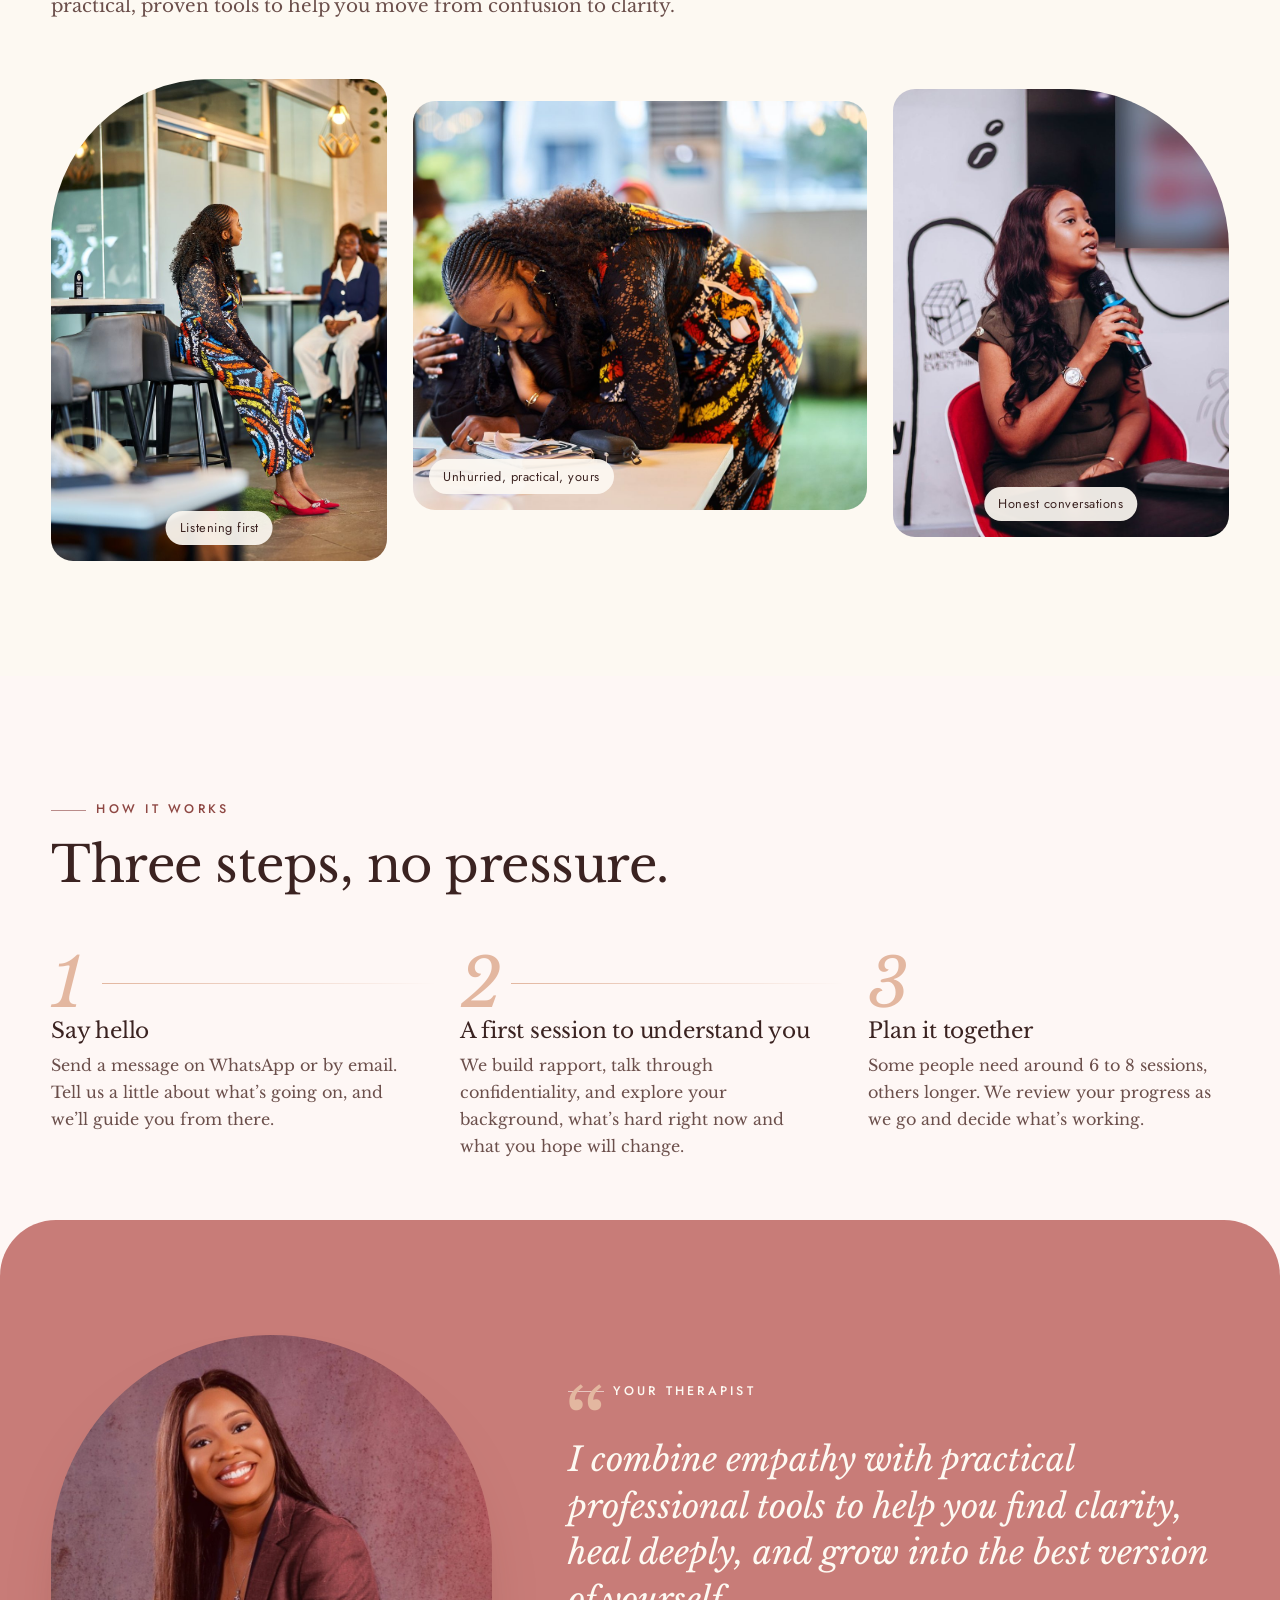
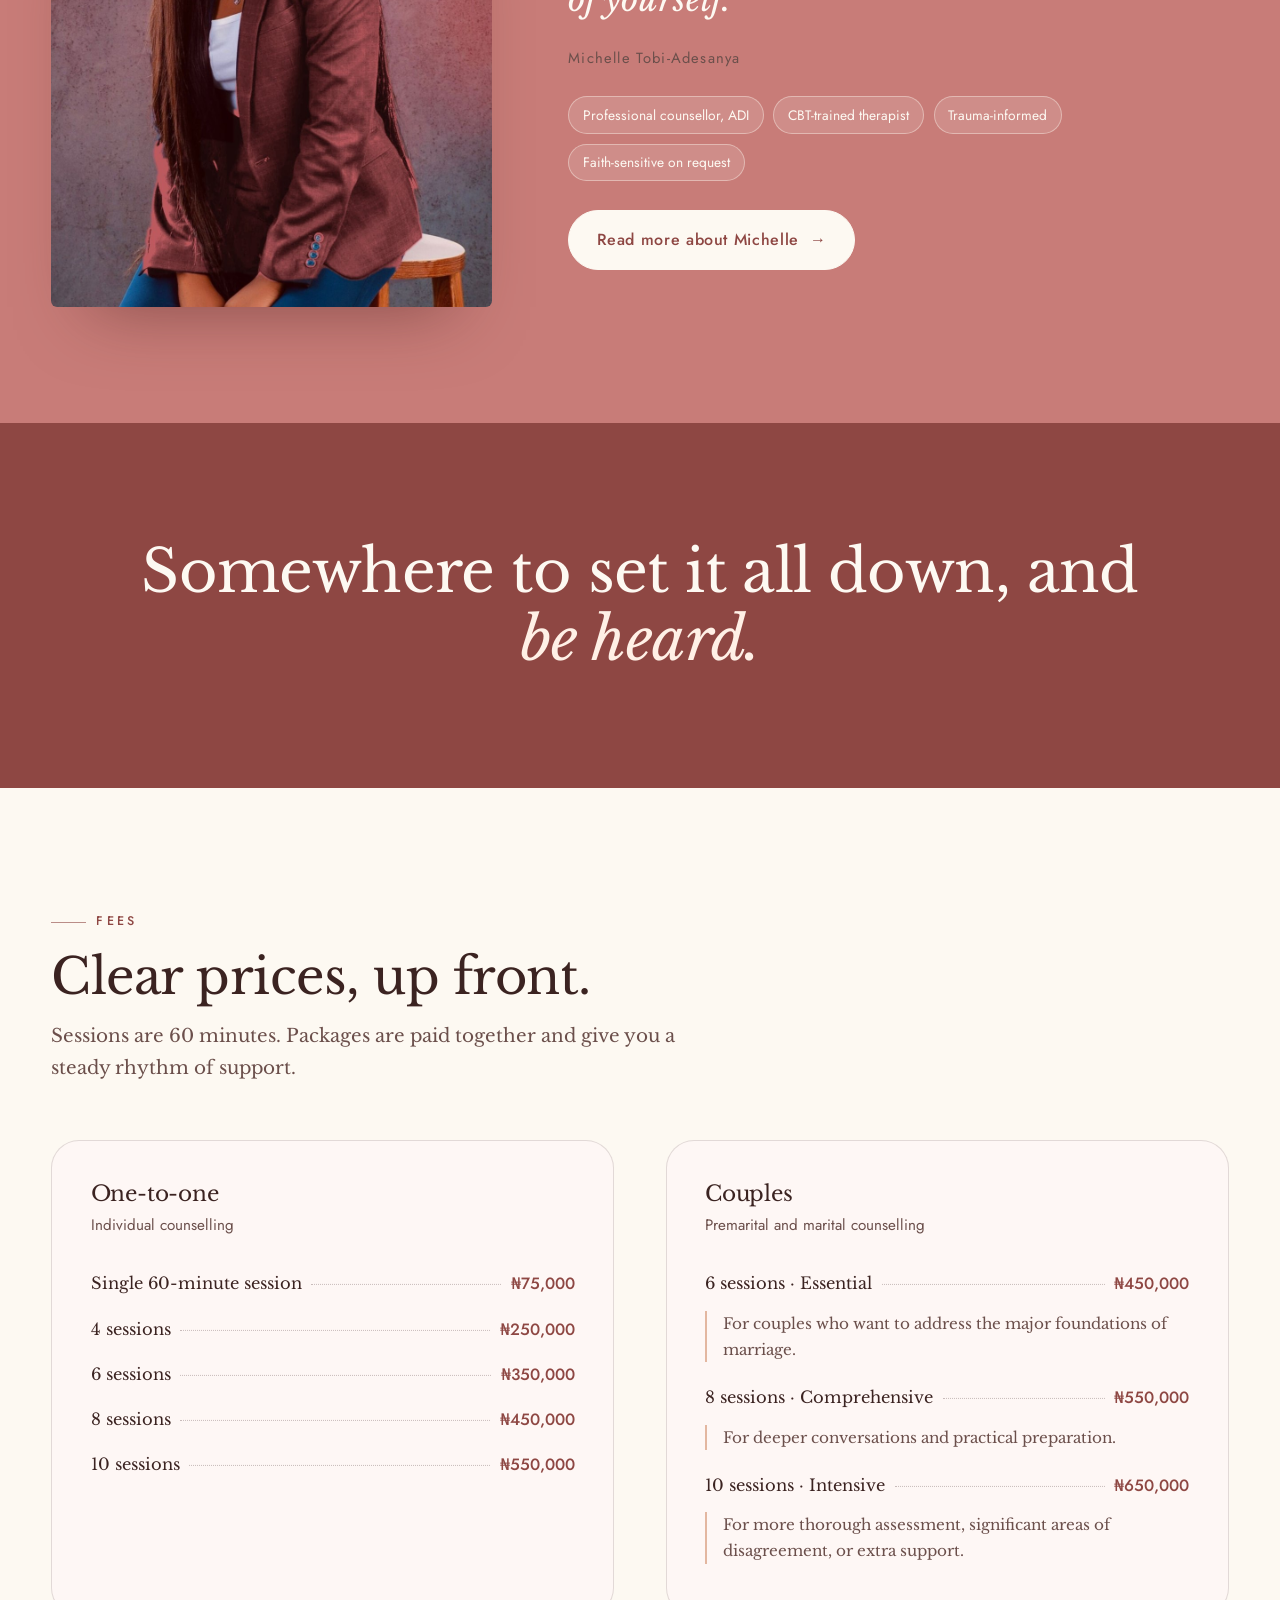
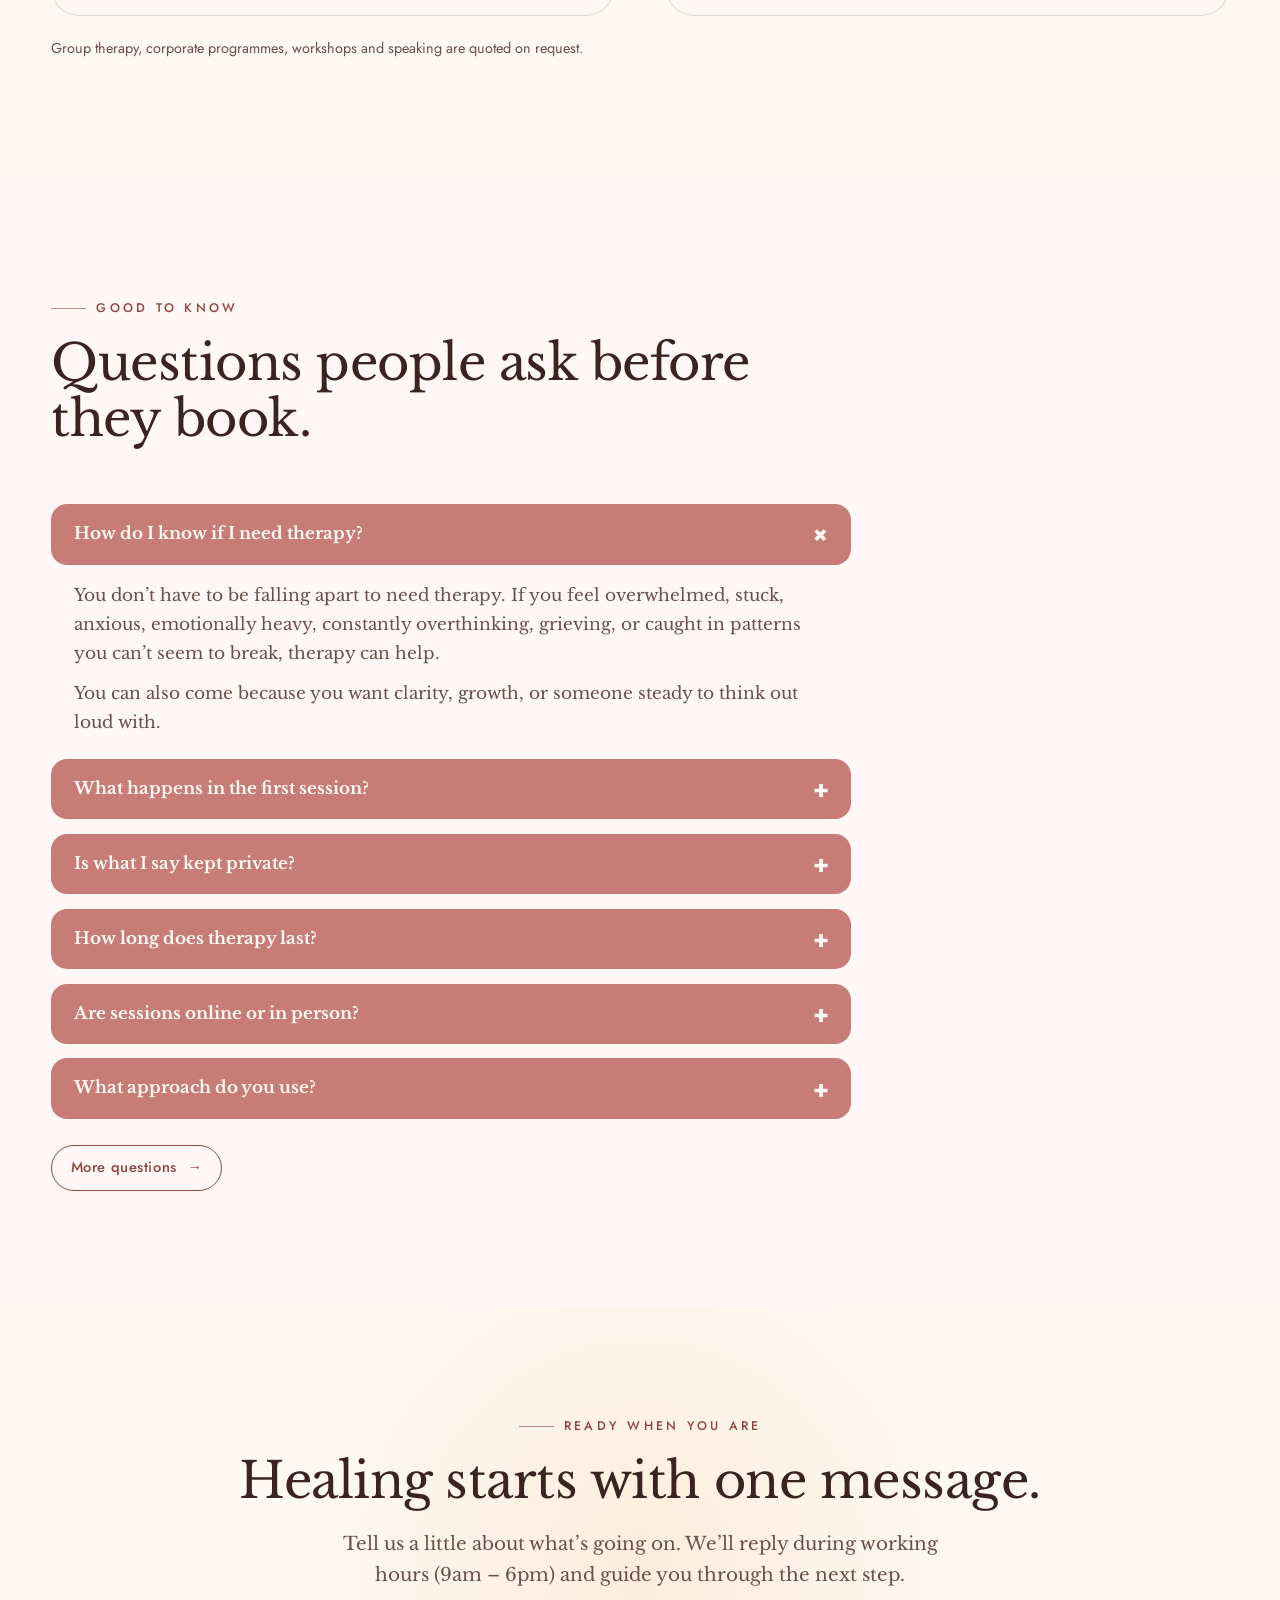
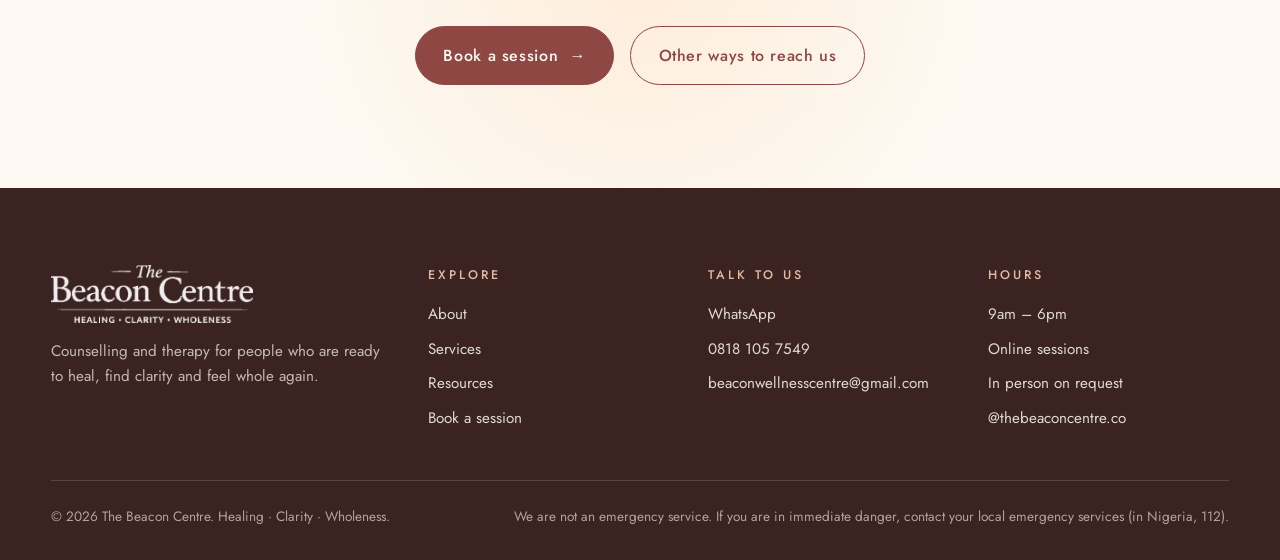
==== commit 362f2c31: "Book buttons go to the Book page; name pop-up only on Services General 'Book a session' buttons link" ====
--- a/index.html
+++ b/index.html
@@ -25,7 +25,7 @@
     <button class="menu-btn" aria-expanded="false" aria-controls="nav">Menu</button>
     <nav class="nav" id="nav" aria-label="Main">
       <a href="index.html" aria-current="page">Home</a><a href="about.html">About</a><a href="services.html">Services</a><a href="resources.html">Resources</a>
-      <a class="btn sm" href="services.html#book">Book a session <span class="arr" aria-hidden="true">→</span></a>
+      <a class="btn sm" href="book.html">Book a session <span class="arr" aria-hidden="true">→</span></a>
     </nav>
   </div>
 </header>
@@ -38,7 +38,7 @@
       <h1 class="rv d1">You don’t have to be falling apart to <span class="ring">need therapy.<svg viewBox="0 0 220 90" preserveAspectRatio="none" aria-hidden="true"><path pathLength="1" d="M14 48C6 16 92 4 132 6c60 2 84 26 76 48-8 26-86 32-136 28C26 78 4 62 18 38"/></svg></span></h1>
       <p class="lede rv d2">Overwhelmed, stuck, grieving, or tired of repeating the same patterns? Talk it through with a trained CBT therapist, in a space that’s private, unhurried and entirely yours.</p>
       <div class="cta-row rv d3">
-        <a class="btn" href="services.html#book">Book a session <span class="arr" aria-hidden="true">→</span></a>
+        <a class="btn" href="book.html">Book a session <span class="arr" aria-hidden="true">→</span></a>
         <a class="btn ghost" href="#how">How it works</a>
       </div>
       <div class="trust rv d3">
@@ -176,11 +176,11 @@
     <span class="eyebrow rv">Ready when you are</span>
     <h2 class="rv">Healing starts with one message.</h2>
     <p class="lede rv">Tell us a little about what’s going on. We’ll reply during working hours (9am – 6pm) and guide you through the next step.</p>
-    <div class="cta-row rv"><a class="btn" href="services.html#book">Book a session <span class="arr" aria-hidden="true">→</span></a><a class="btn ghost" href="book.html">Other ways to reach us</a></div>
+    <div class="cta-row rv"><a class="btn" href="book.html">Book a session <span class="arr" aria-hidden="true">→</span></a><a class="btn ghost" href="book.html">Other ways to reach us</a></div>
   </div>
 </section>
 </main>
-<div class="quick"><a class="btn" href="services.html#book">Book a session <span class="arr" aria-hidden="true">→</span></a></div>
+<div class="quick"><a class="btn" href="book.html">Book a session <span class="arr" aria-hidden="true">→</span></a></div>
 <footer class="site-foot">
   <div class="wrap">
     <div class="foot-grid">
@@ -190,7 +190,7 @@
       </div>
       <div><h5>Explore</h5><ul>
         <li><a href="about.html">About</a></li><li><a href="services.html">Services</a></li>
-        <li><a href="resources.html">Resources</a></li><li><a href="services.html#book">Book a session</a></li><li><a href="book.html">Contact</a></li></ul></div>
+        <li><a href="resources.html">Resources</a></li><li><a href="book.html">Book a session</a></li></ul></div>
       <div><h5>Talk to us</h5><ul>
         <li><a href="https://wa.me/2348181057549?text=Hello%2C%20I%20just%20checked%20your%20website.%20My%20name%20is%20______%20and%20I%27d%20like%20to%20book%20a%20session." target="_blank" rel="noopener">WhatsApp</a></li>
         <li><a href="tel:+2348181057549">0818 105 7549</a></li>
--- a/assets/css/style.css
+++ b/assets/css/style.css
@@ -338,3 +338,18 @@
 .mail-help[hidden]{display:none}
 .mail-help p{margin:0 0 .8rem}
 .mail-help .fine{margin:.8rem 0 0;font-size:.88rem;color:var(--ink-soft)}
+
+/* WhatsApp name pop-up (service buttons on the Services page) */
+.wa-pop{position:fixed;inset:0;z-index:200;display:flex;align-items:center;justify-content:center;padding:1.2rem;background:rgba(59,35,33,.55)}
+.wa-pop[hidden]{display:none}
+.wa-pop-card{position:relative;width:min(440px,100%);background:var(--cream);border-radius:24px;padding:2rem 1.8rem 1.6rem;box-shadow:0 30px 70px rgba(59,35,33,.35)}
+.wa-pop-card h3{margin:0 0 .5rem;font-size:1.5rem;color:var(--rose-deep)}
+.wa-pop-sub{margin:0 0 1.2rem;color:var(--ink-soft);font-size:.98rem;line-height:1.55}
+.wa-pop-card label{display:block;font-family:var(--sans);font-size:.88rem;letter-spacing:.06em;margin-bottom:.4rem;color:var(--ink-soft)}
+.wa-pop-card input{width:100%;font:inherit;font-size:1rem;padding:.9em 1.1em;border-radius:14px;border:1.5px solid var(--line);background:#fff;color:var(--ink);margin-bottom:1rem}
+.wa-pop-card input:focus{outline:none;border-color:var(--rose);box-shadow:0 0 0 4px rgba(200,124,120,.2)}
+.wa-pop-card .btn{width:100%;justify-content:center}
+.wa-pop-x{position:absolute;top:.6rem;right:.9rem;border:0;background:none;font-size:1.8rem;line-height:1;color:var(--ink-soft);cursor:pointer}
+.wa-pop-skip{margin:1rem 0 0;text-align:center;font-size:.85rem}
+.wa-pop-skip a{color:var(--ink-soft);text-decoration:underline}
+body.wa-open{overflow:hidden}
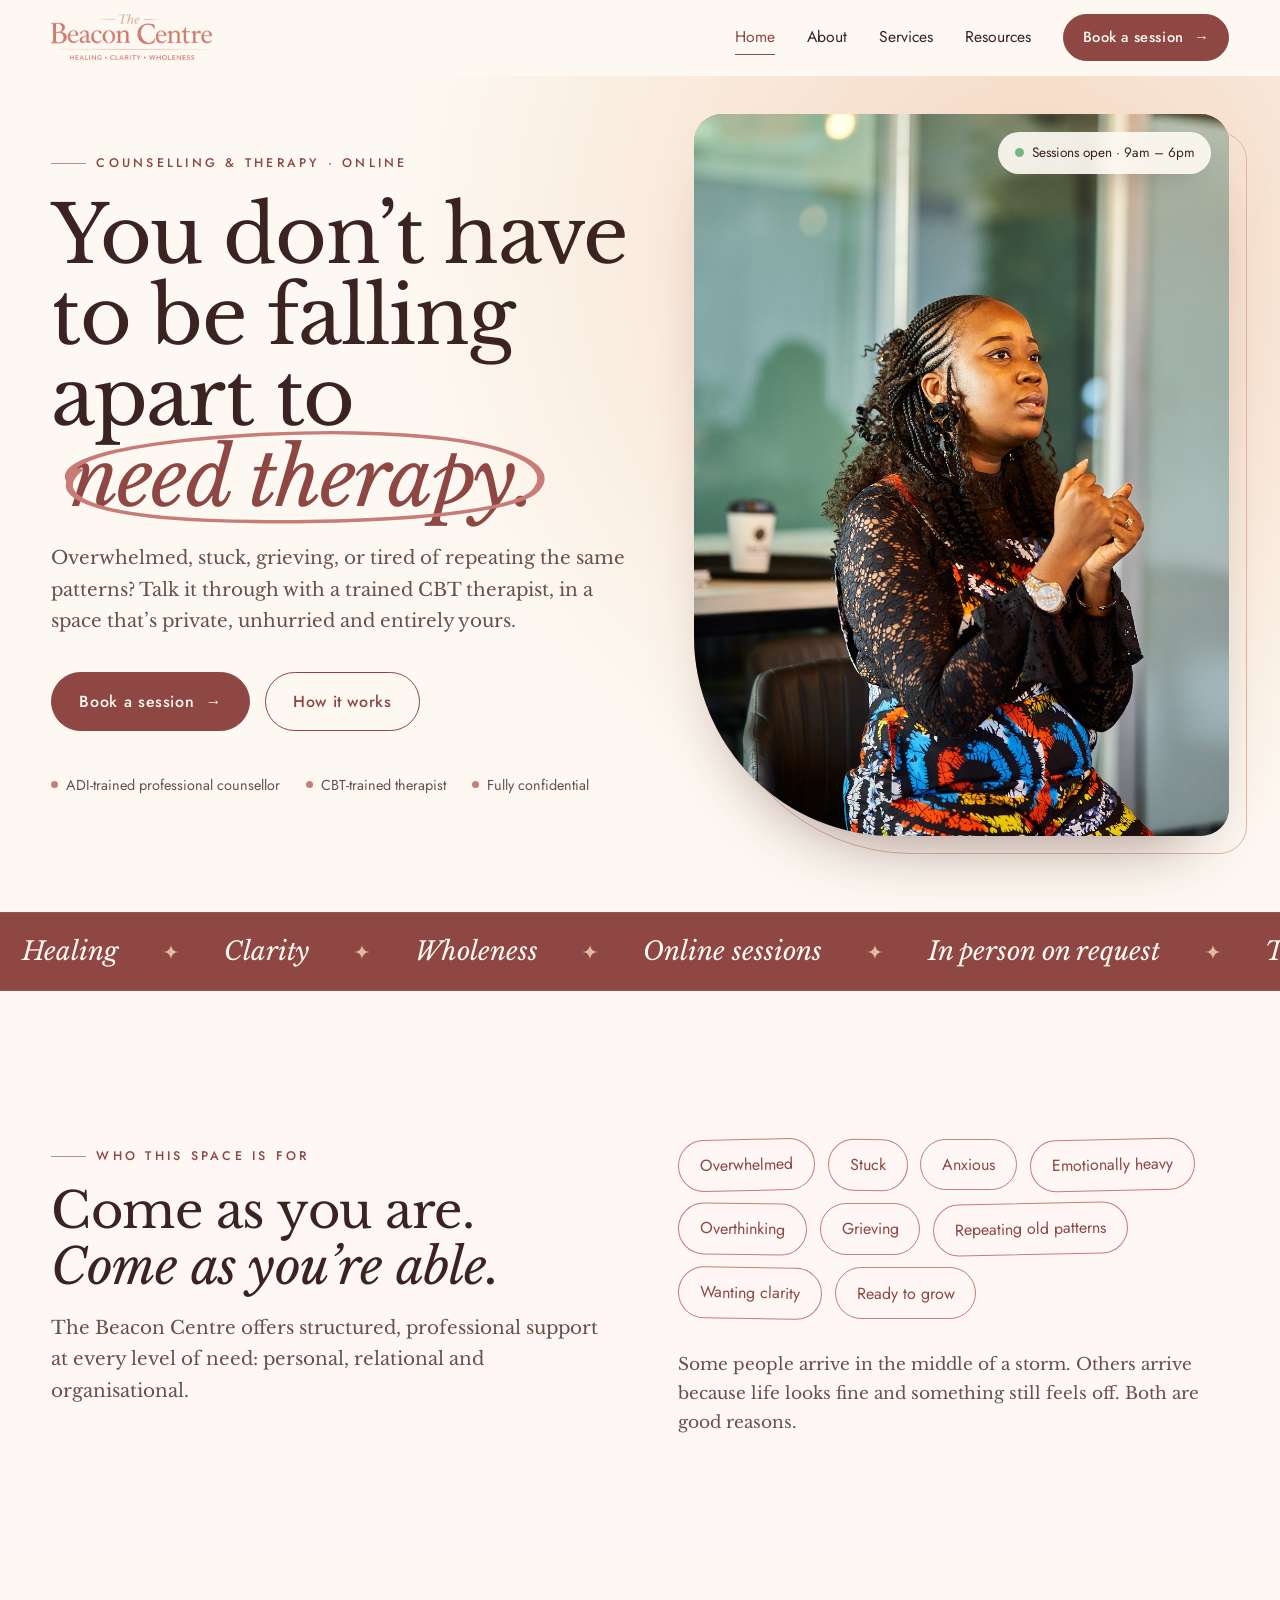
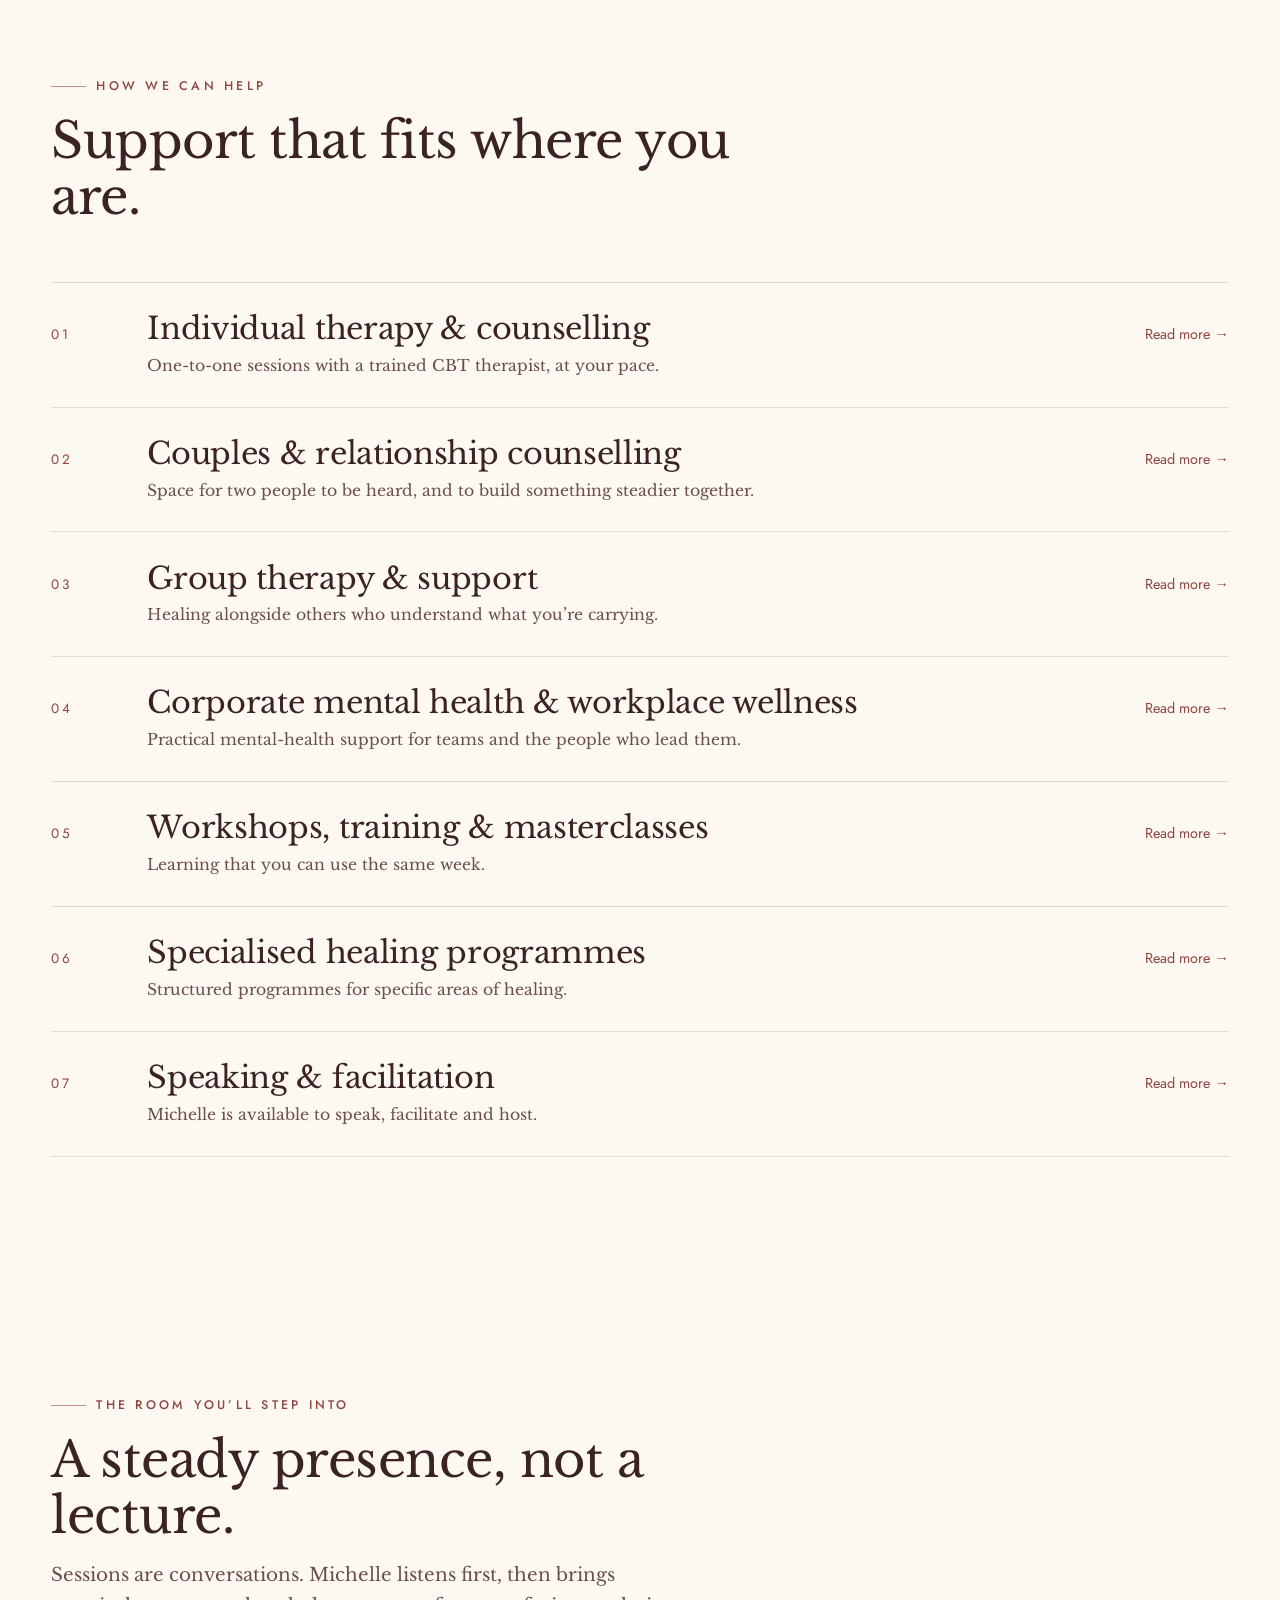
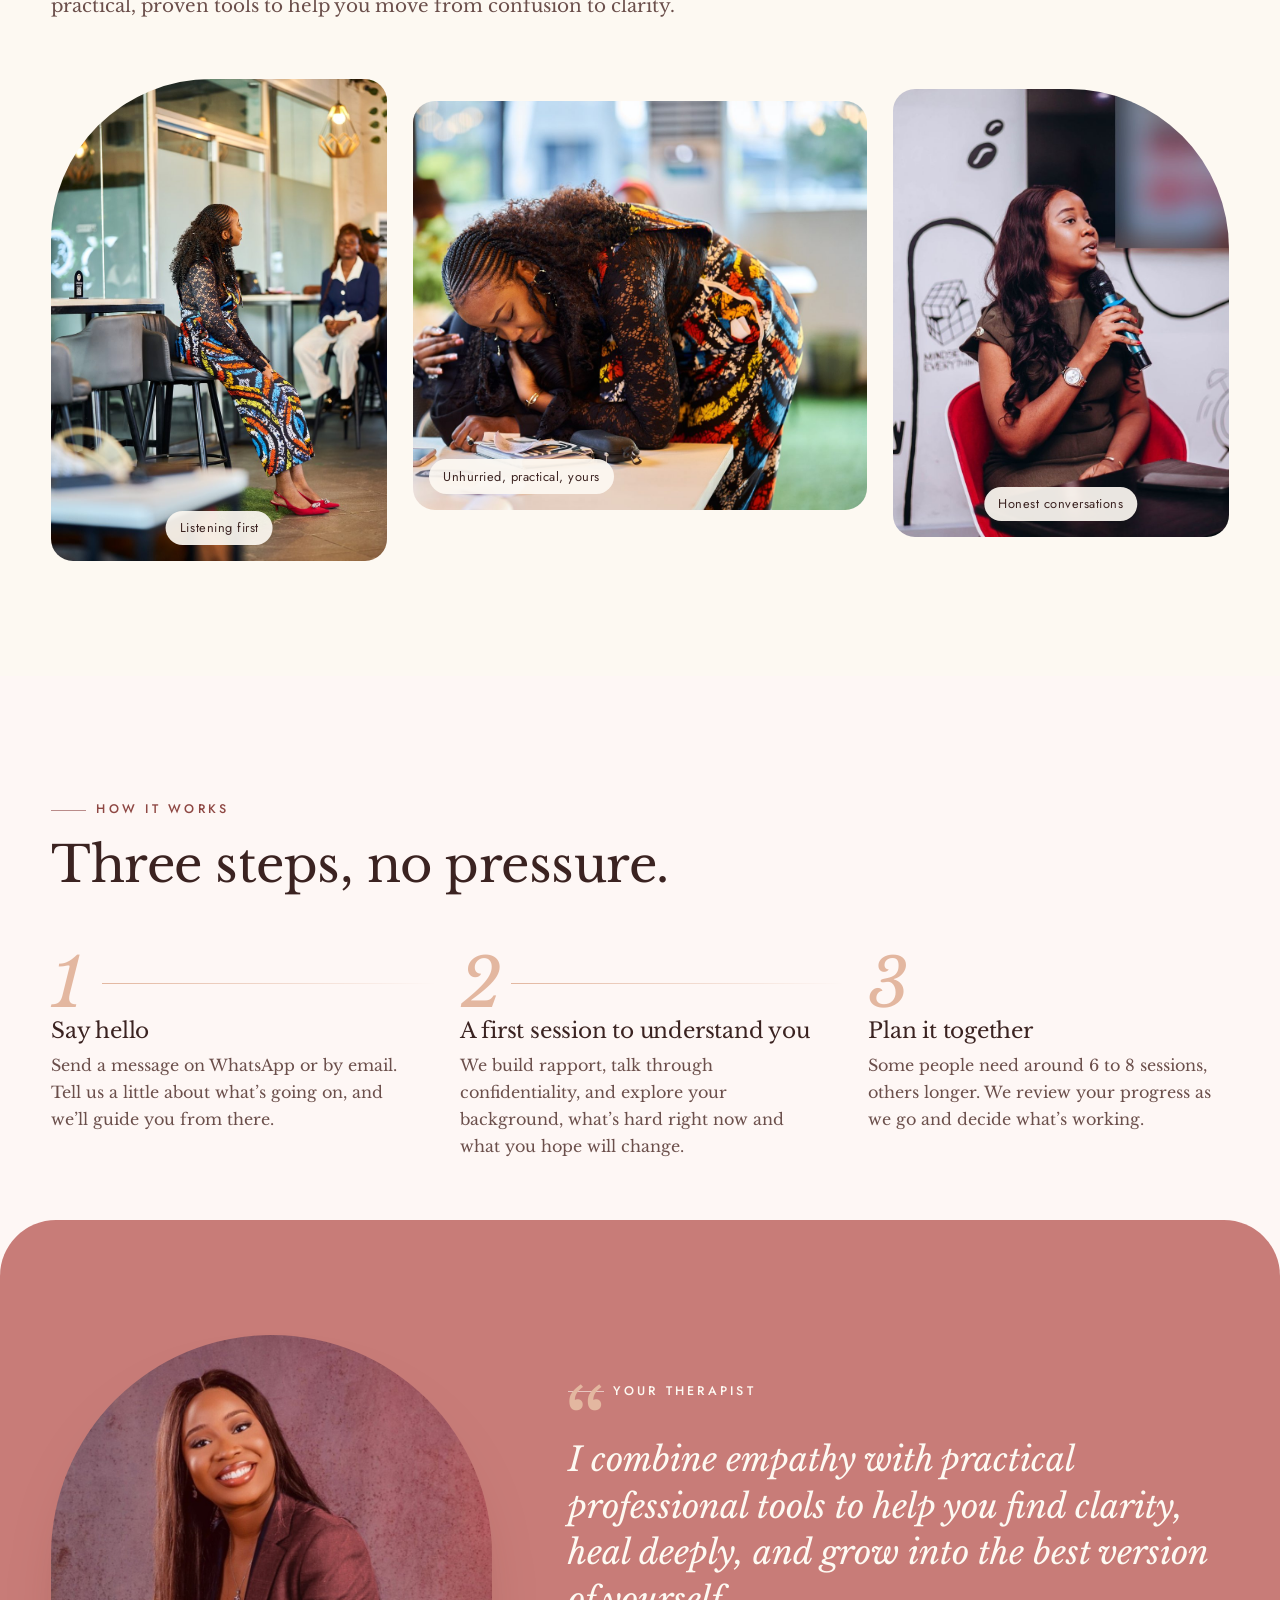
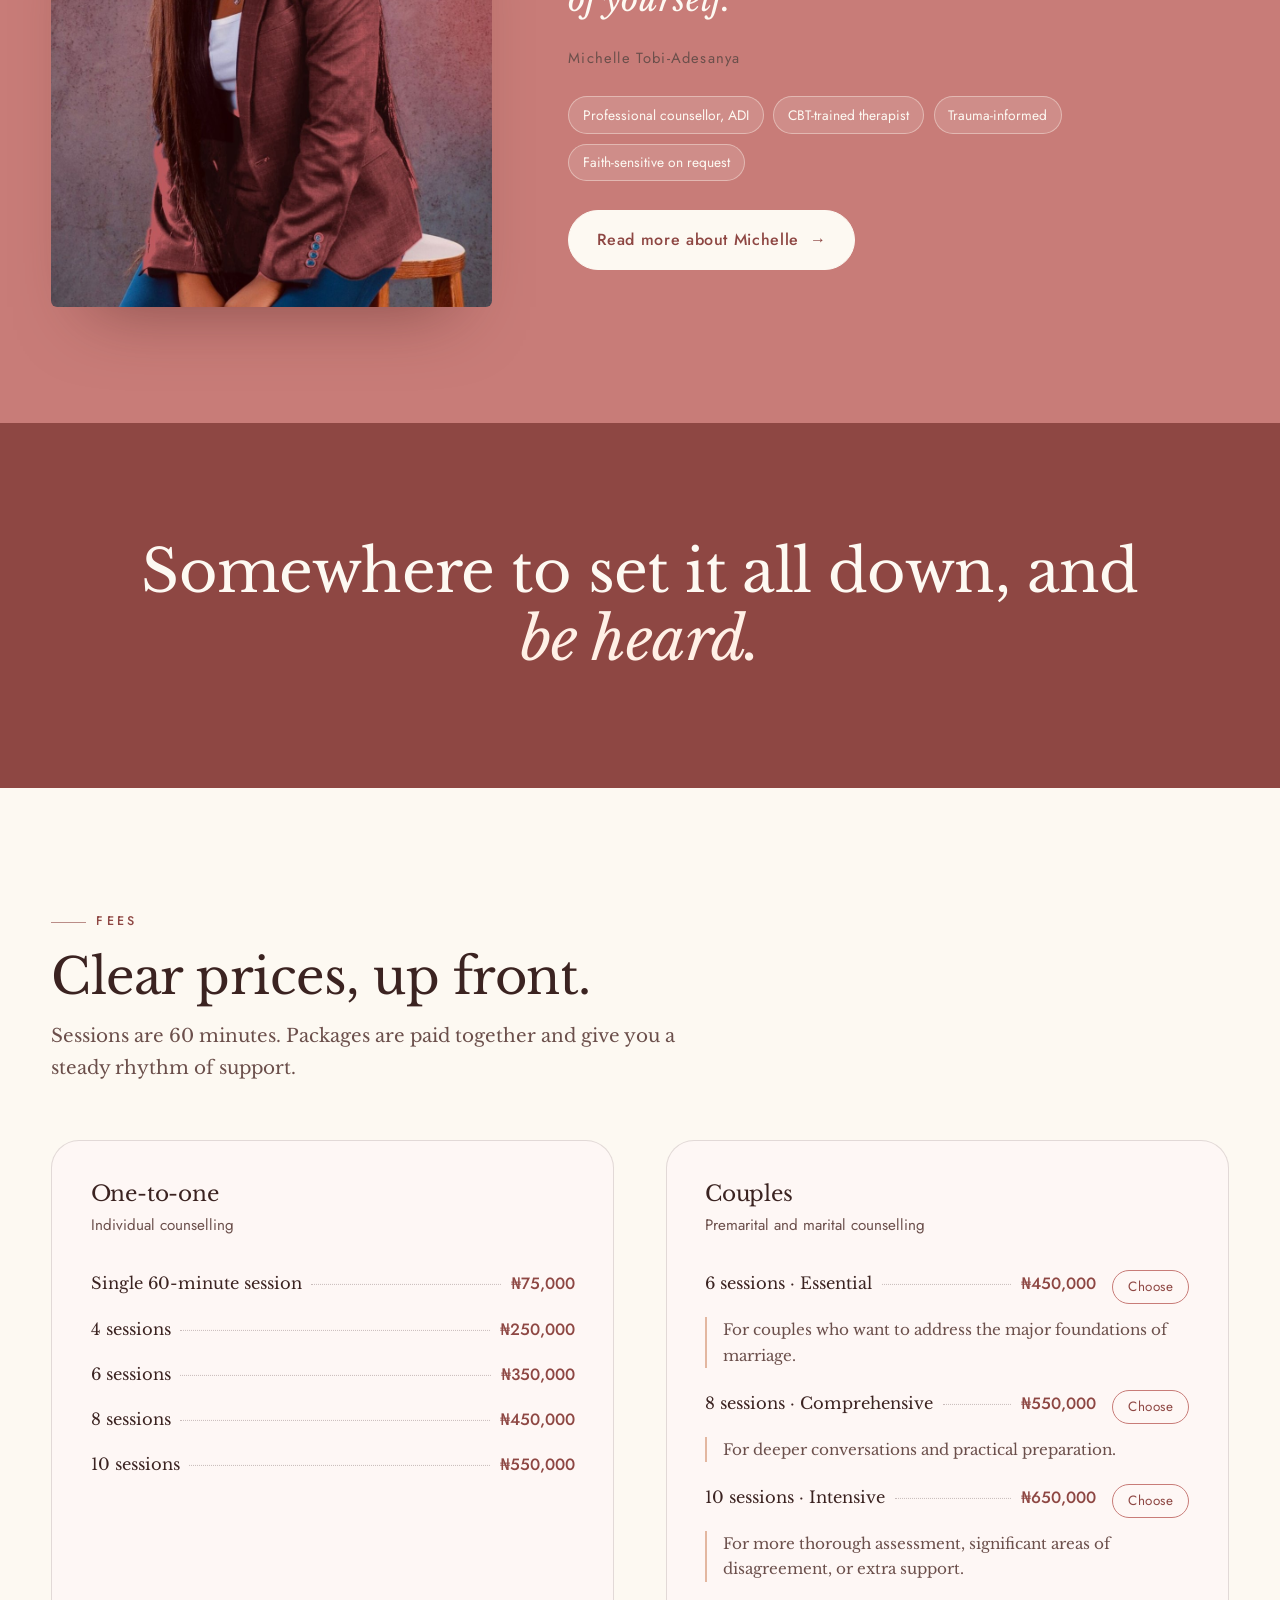
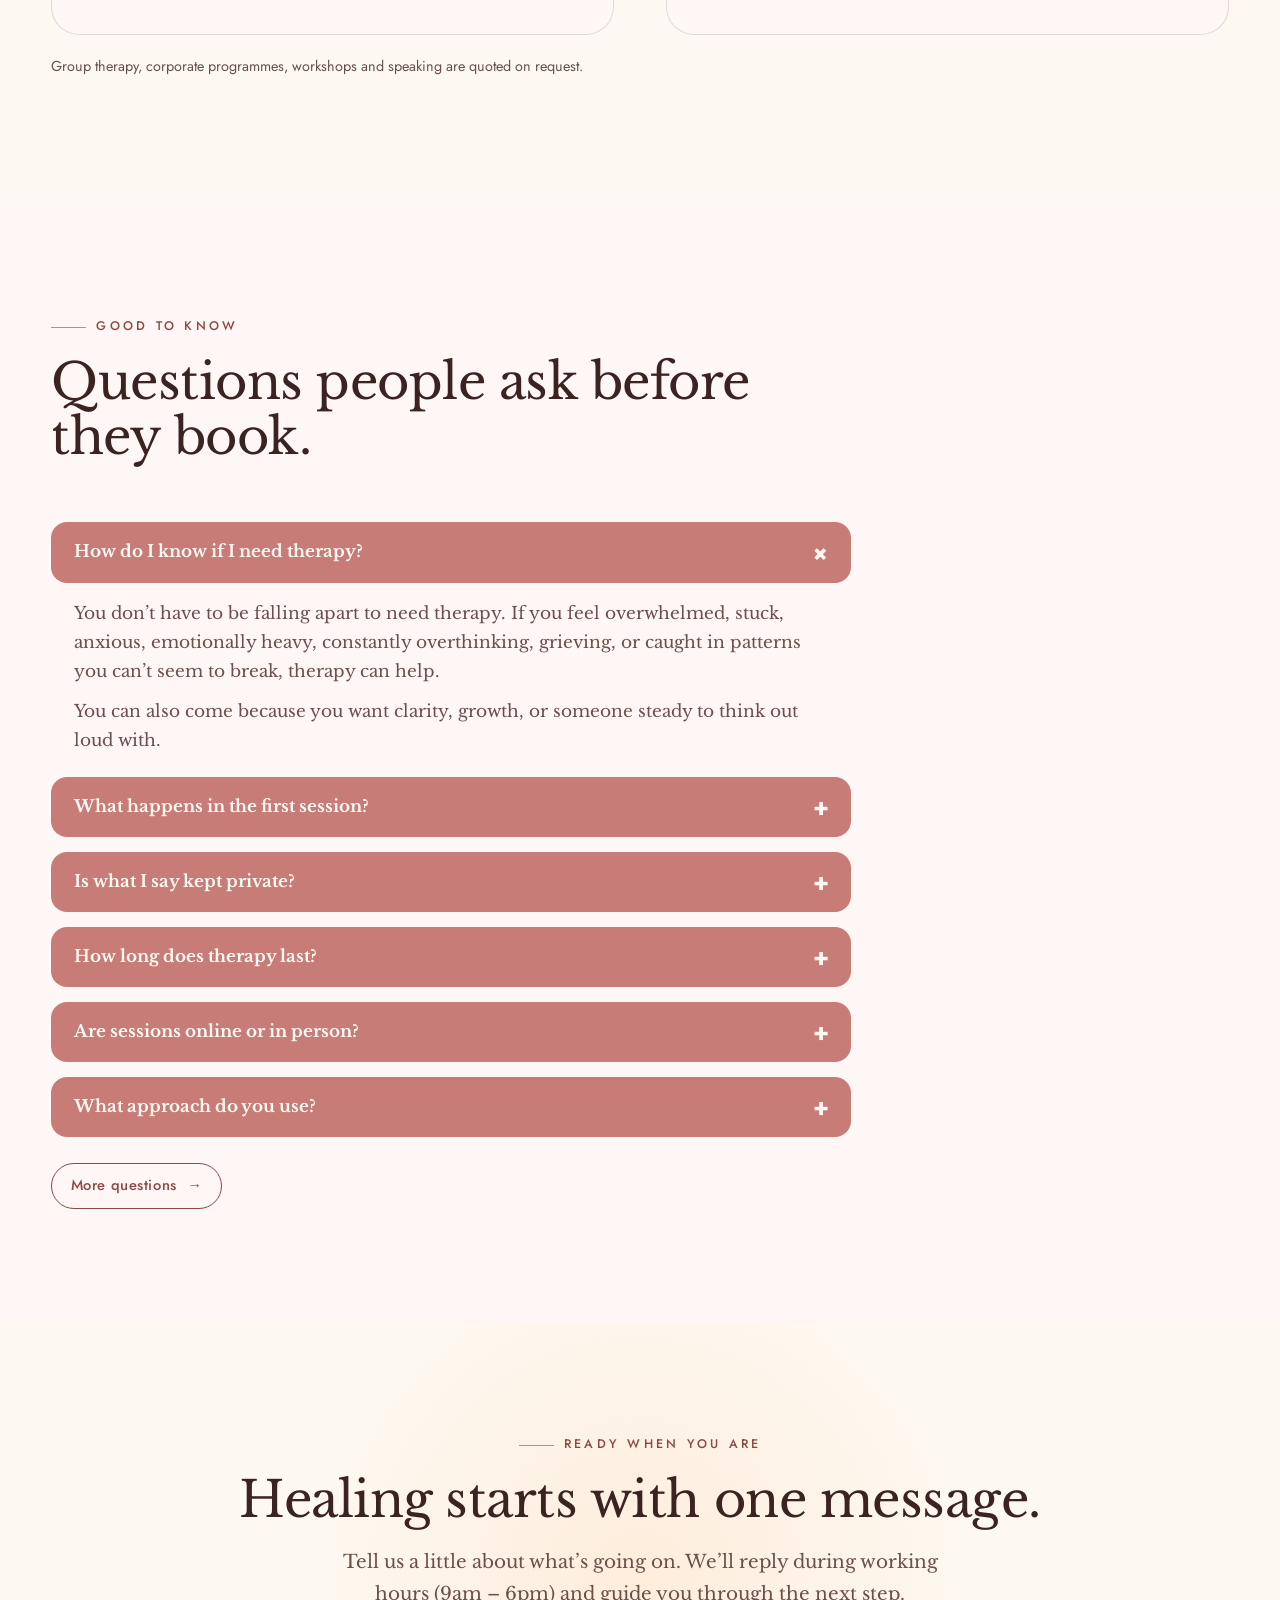
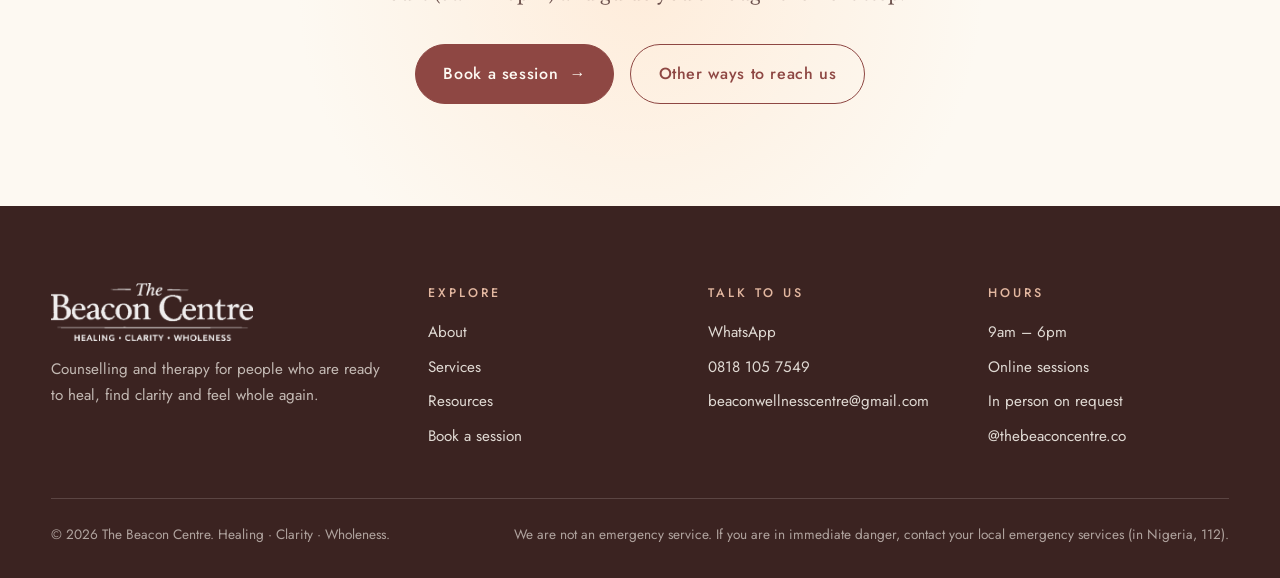
==== commit ce9b43a5: "Services: choose a fee package straight from the price list Individual and couples fee rows each get" ====
--- a/index.html
+++ b/index.html
@@ -152,11 +152,11 @@
         <div class="row"><span>8 sessions</span><b>₦450,000</b></div>
         <div class="row"><span>10 sessions</span><b>₦550,000</b></div></div>
       <div class="card rv d1"><h3>Couples</h3><p class="sub">Premarital and marital counselling</p>
-        <div class="row"><span>6 sessions · Essential</span><b>₦450,000</b></div>
+        <div class="row"><span>6 sessions · Essential</span><b>₦450,000</b><a class="pick" href="https://wa.me/2348181057549?text=Hello%2C%20I%20just%20checked%20your%20website.%20My%20name%20is%20______%20and%20I%27d%20like%20to%20book%20a%20couples%20counselling%20session." data-wa="couples" data-pkg="the 6-session Essential package" data-price="₦450,000" target="_blank" rel="noopener">Choose</a></div>
         <p class="note">For couples who want to address the major foundations of marriage.</p>
-        <div class="row"><span>8 sessions · Comprehensive</span><b>₦550,000</b></div>
+        <div class="row"><span>8 sessions · Comprehensive</span><b>₦550,000</b><a class="pick" href="https://wa.me/2348181057549?text=Hello%2C%20I%20just%20checked%20your%20website.%20My%20name%20is%20______%20and%20I%27d%20like%20to%20book%20a%20couples%20counselling%20session." data-wa="couples" data-pkg="the 8-session Comprehensive package" data-price="₦550,000" target="_blank" rel="noopener">Choose</a></div>
         <p class="note">For deeper conversations and practical preparation.</p>
-        <div class="row"><span>10 sessions · Intensive</span><b>₦650,000</b></div>
+        <div class="row"><span>10 sessions · Intensive</span><b>₦650,000</b><a class="pick" href="https://wa.me/2348181057549?text=Hello%2C%20I%20just%20checked%20your%20website.%20My%20name%20is%20______%20and%20I%27d%20like%20to%20book%20a%20couples%20counselling%20session." data-wa="couples" data-pkg="the 10-session Intensive package" data-price="₦650,000" target="_blank" rel="noopener">Choose</a></div>
         <p class="note">For more thorough assessment, significant areas of disagreement, or extra support.</p></div>
     </div>
     <p class="fine rv">Group therapy, corporate programmes, workshops and speaking are quoted on request.</p>
--- a/assets/css/style.css
+++ b/assets/css/style.css
@@ -353,3 +353,9 @@
 .wa-pop-skip{margin:1rem 0 0;text-align:center;font-size:.85rem}
 .wa-pop-skip a{color:var(--ink-soft);text-decoration:underline}
 body.wa-open{overflow:hidden}
+
+/* package "Choose" buttons in the fee lists */
+.row .pick{order:4;align-self:center;margin-left:.4rem;padding:.28rem .95rem;border-radius:999px;border:1.5px solid var(--rose);color:var(--rose-deep);font-family:var(--sans);font-size:.84rem;letter-spacing:.04em;text-decoration:none;white-space:nowrap;transition:background .2s,color .2s}
+.row .pick:hover,.row .pick:focus-visible{background:var(--rose-deep);border-color:var(--rose-deep);color:#fff}
+.wa-pop-pick{margin:0 0 1rem;padding:.7rem 1rem;border-radius:14px;background:var(--blush);color:var(--rose-deep);font-family:var(--sans);font-size:.95rem}
+.wa-pop-pick[hidden]{display:none}
